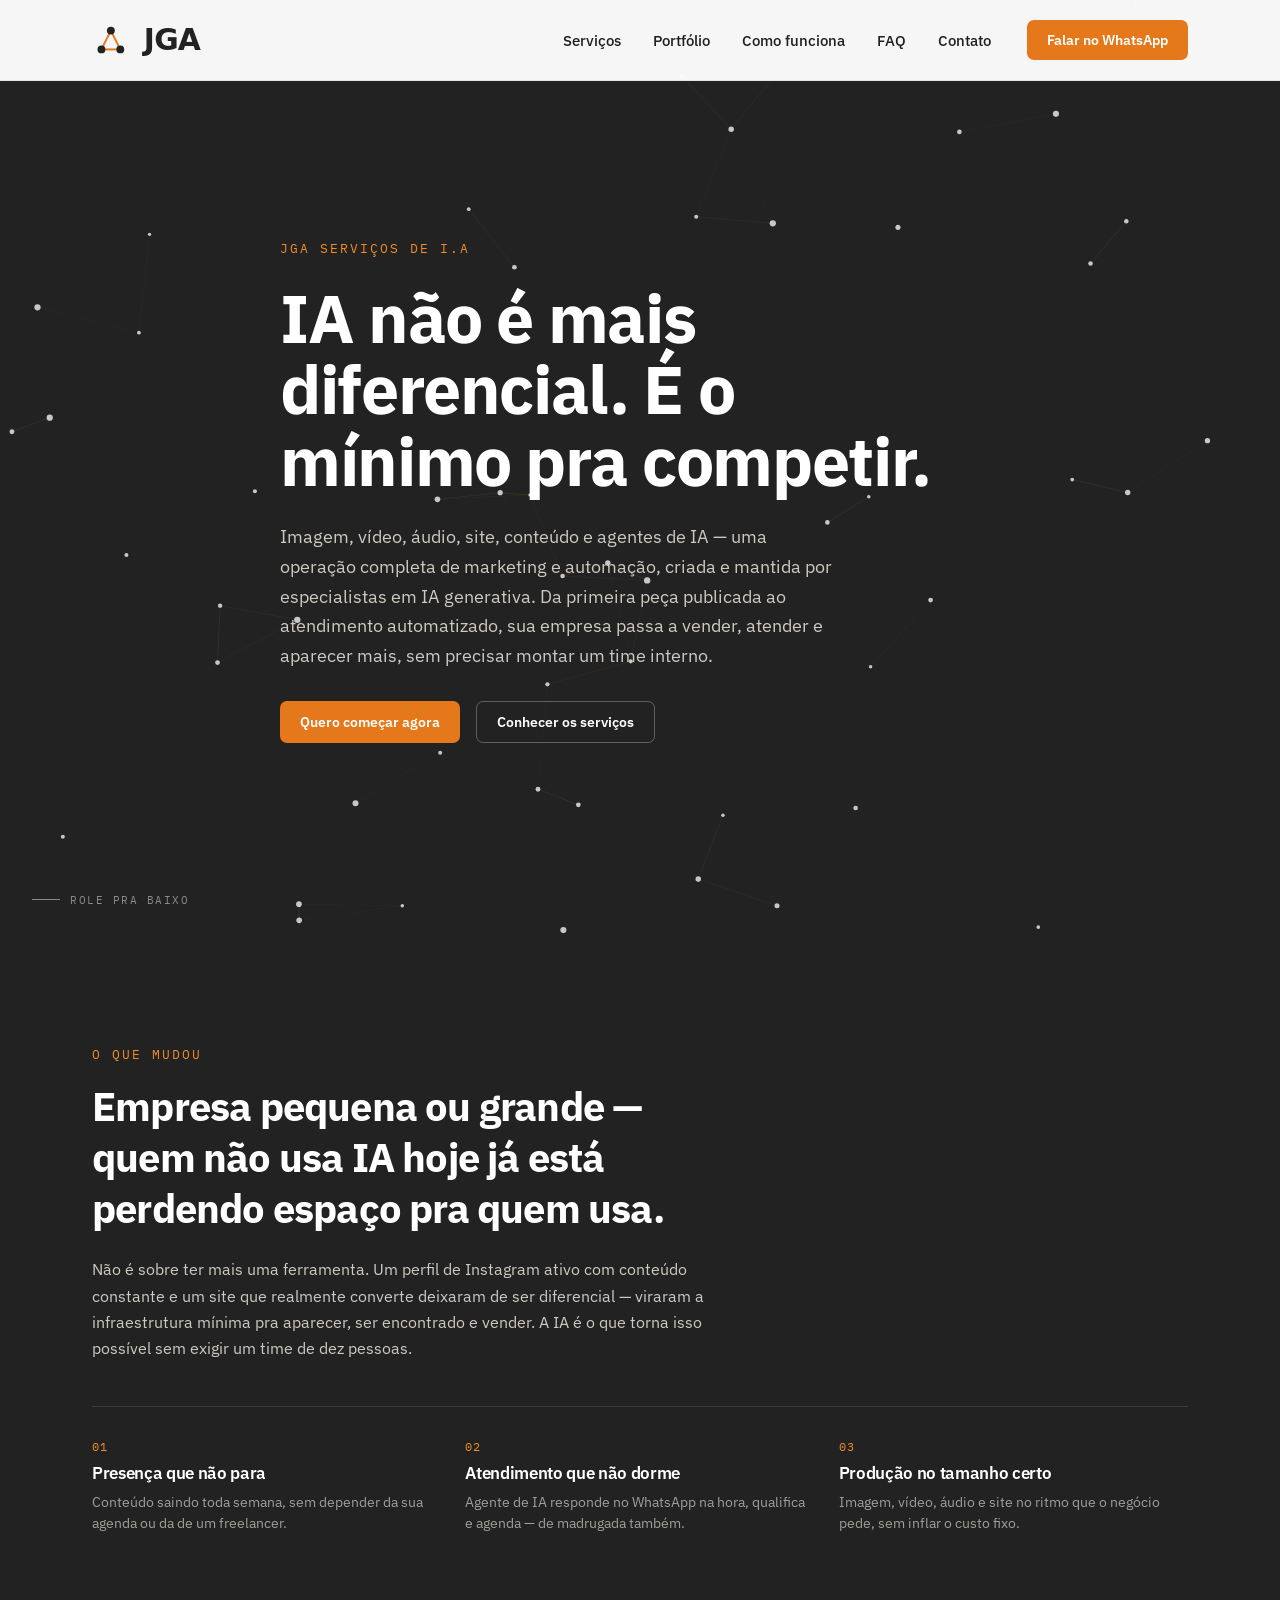
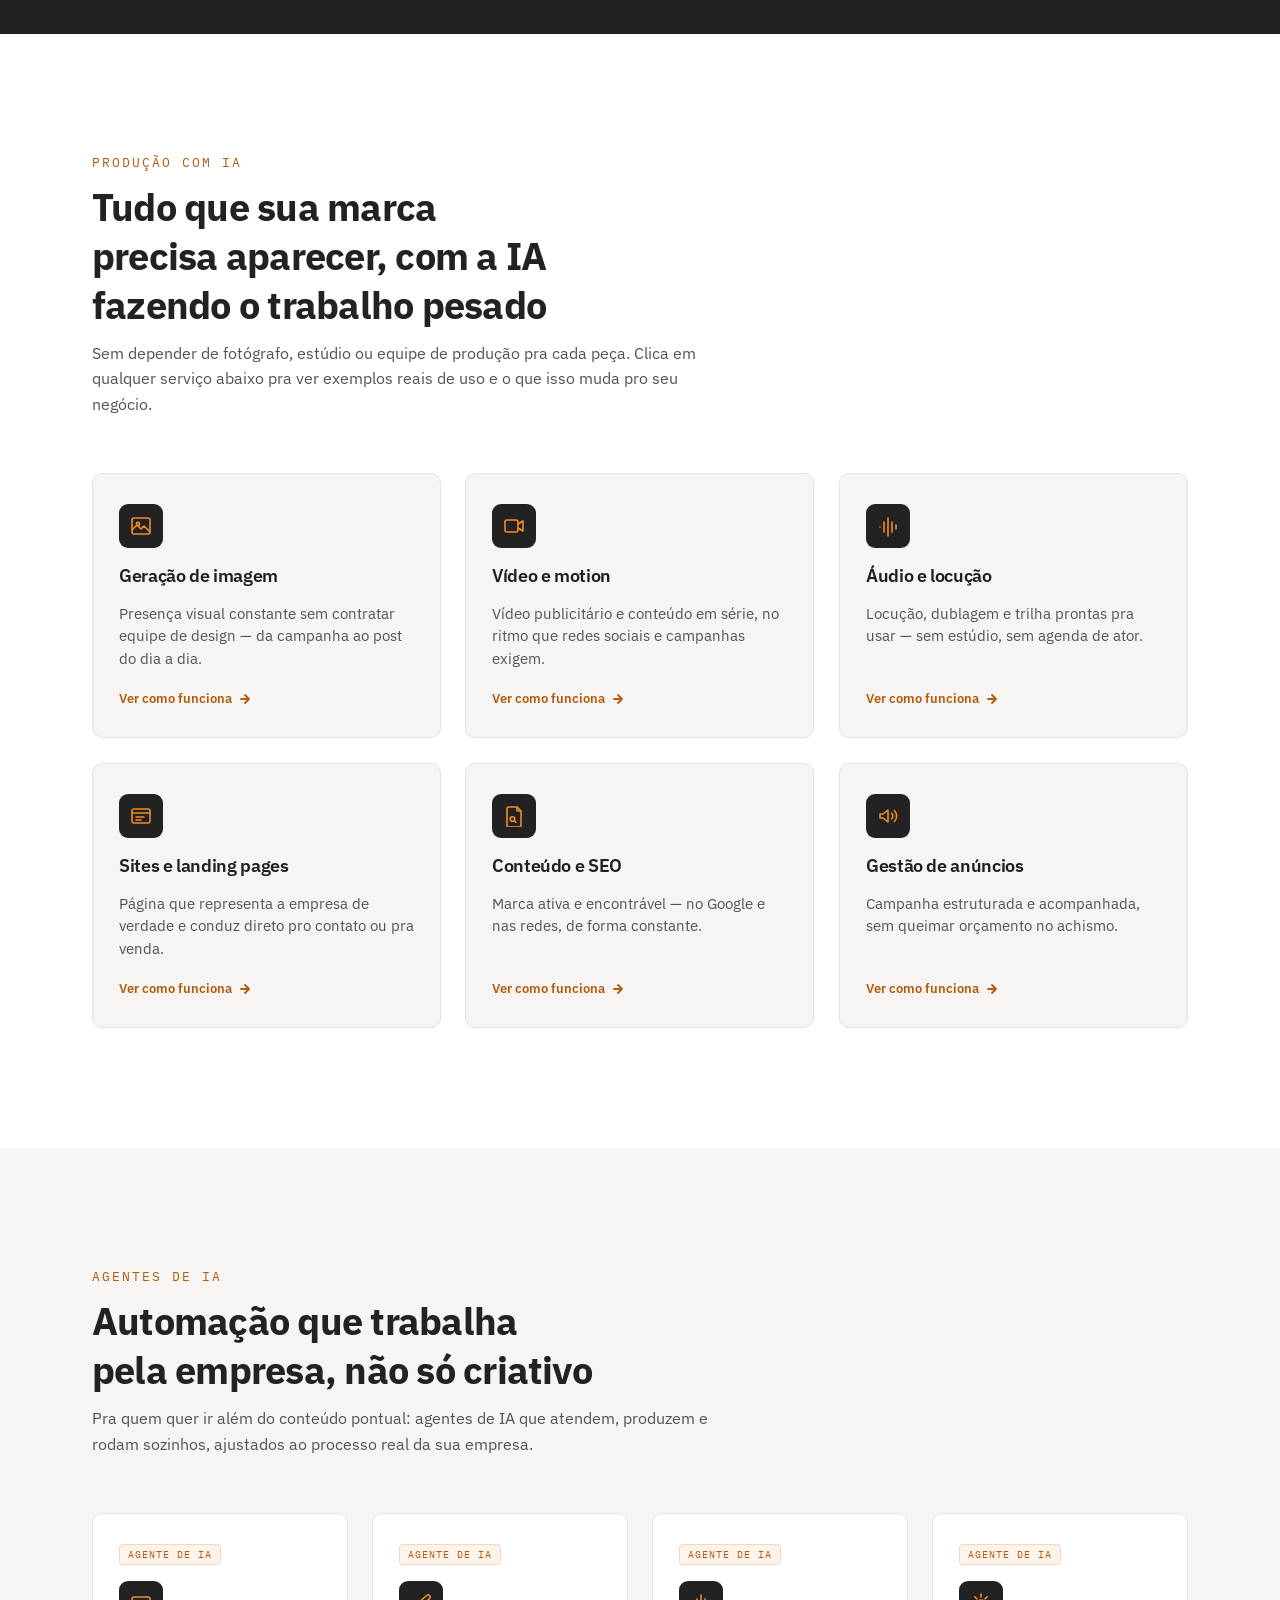
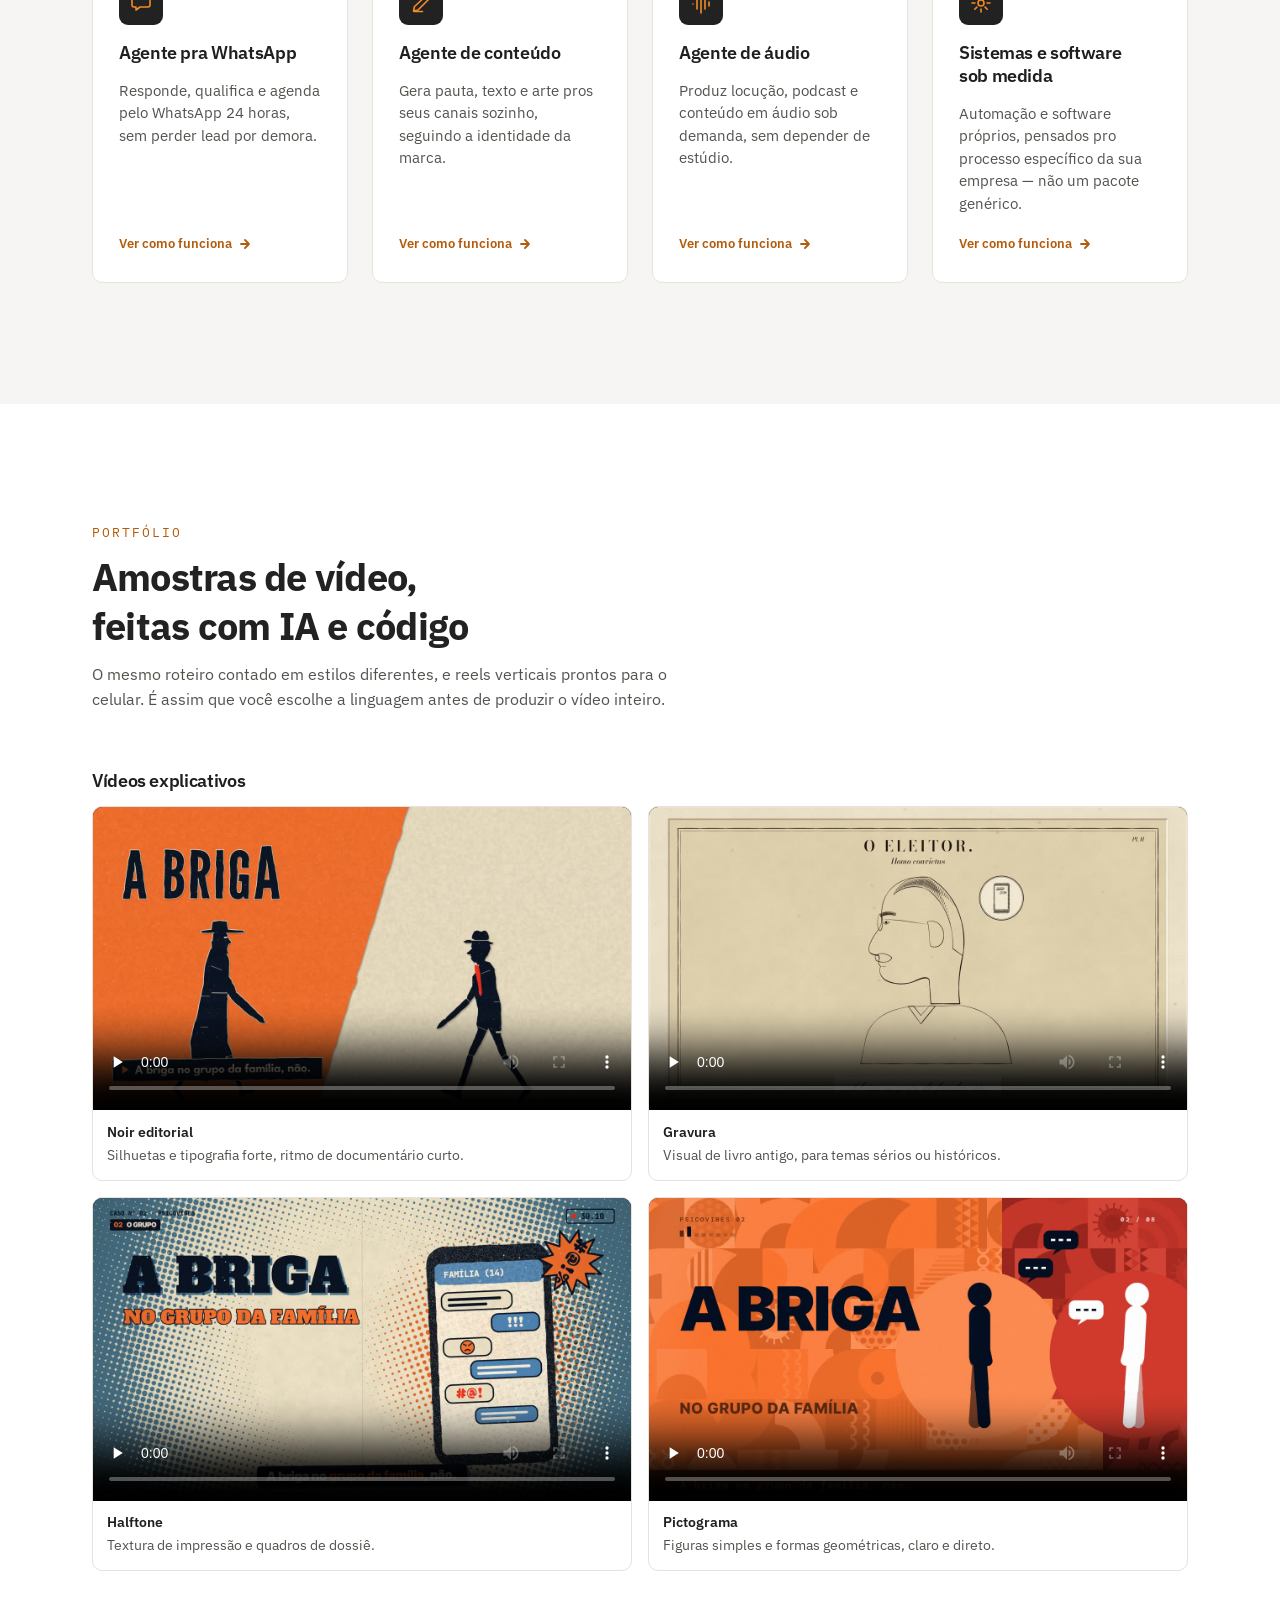
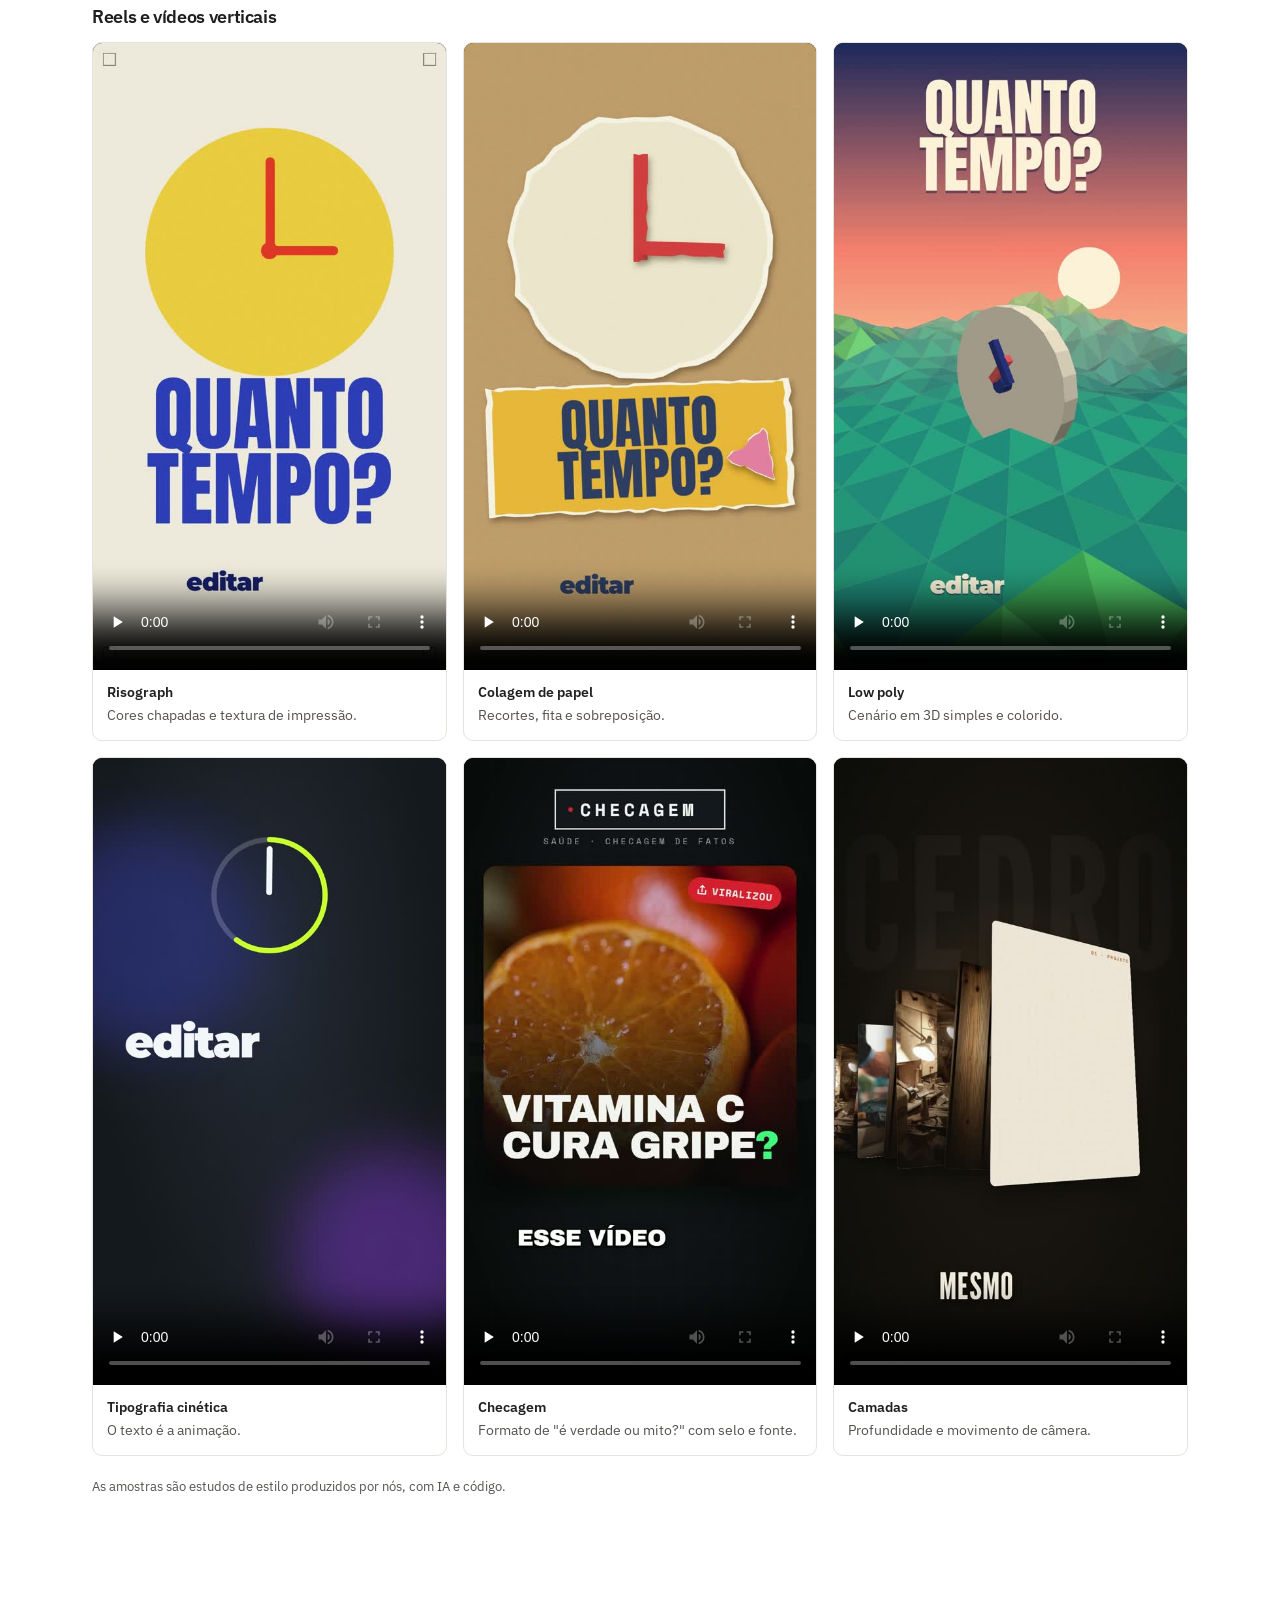
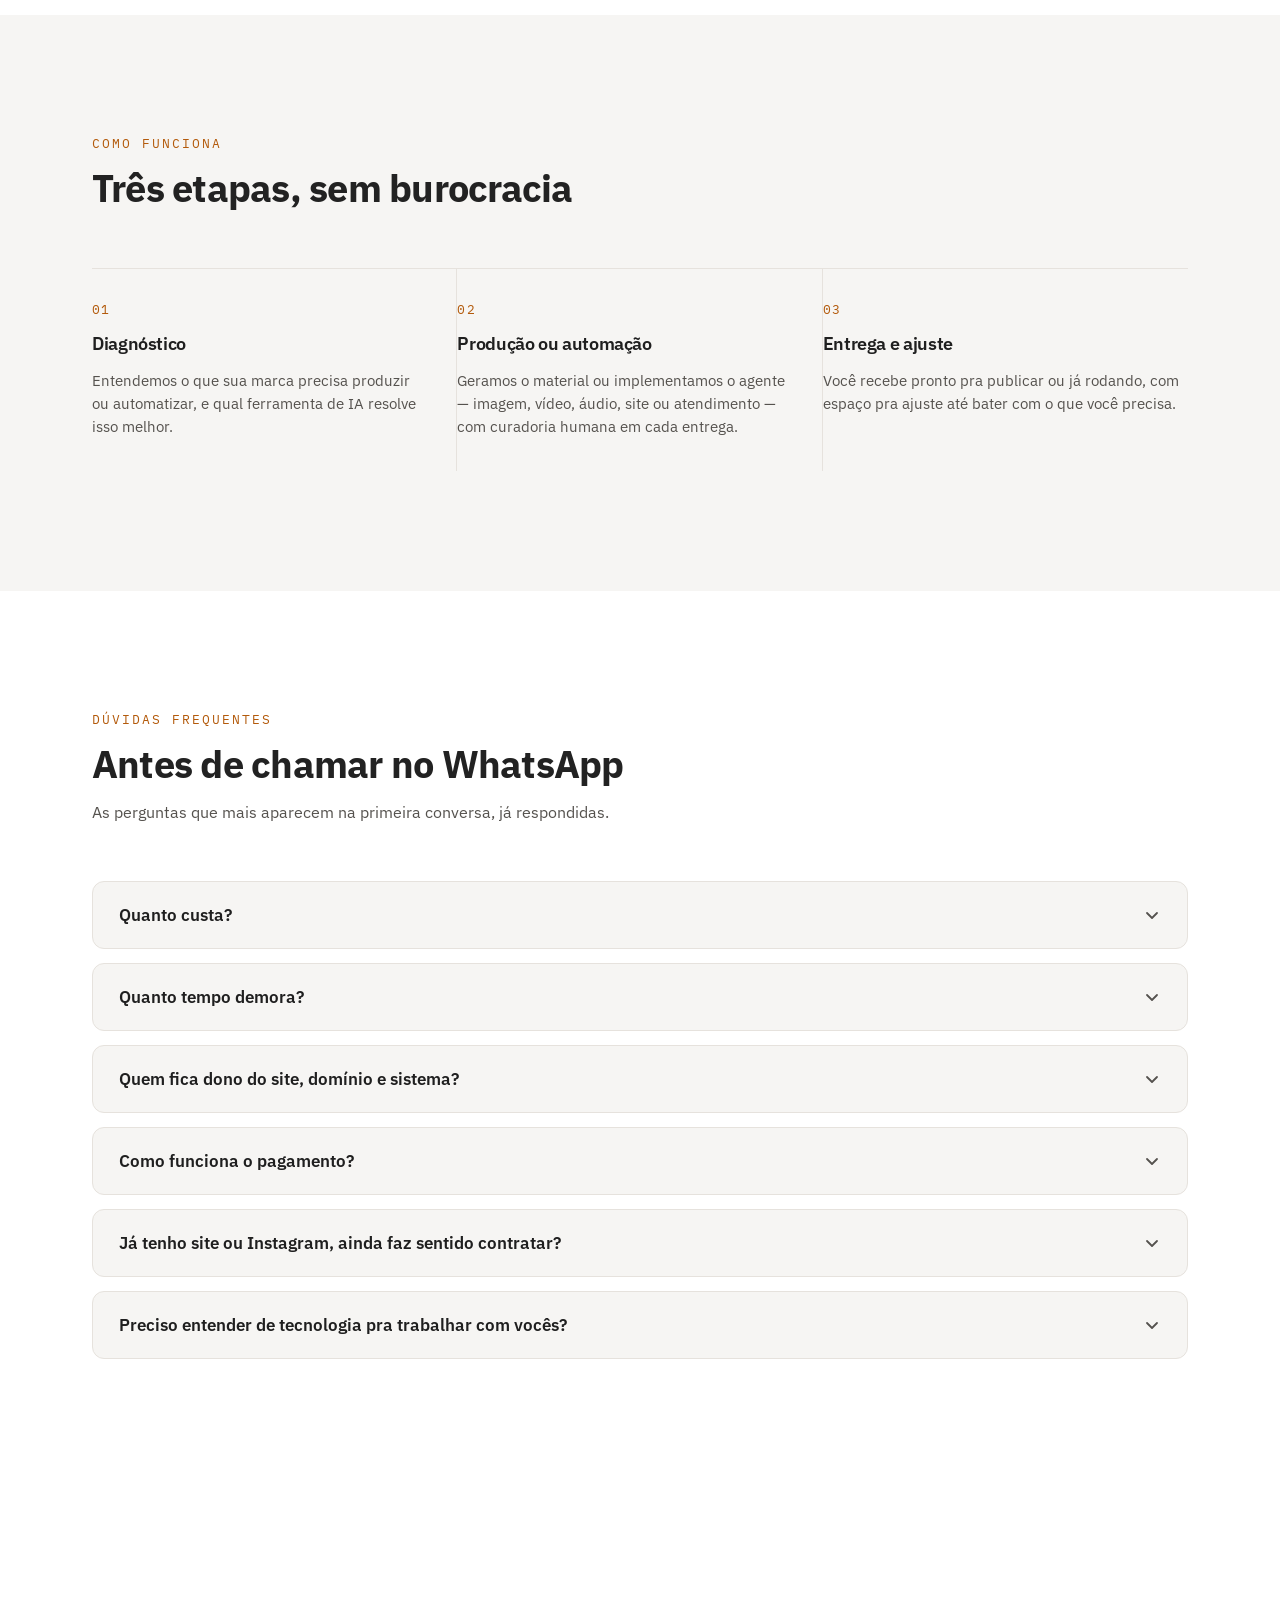
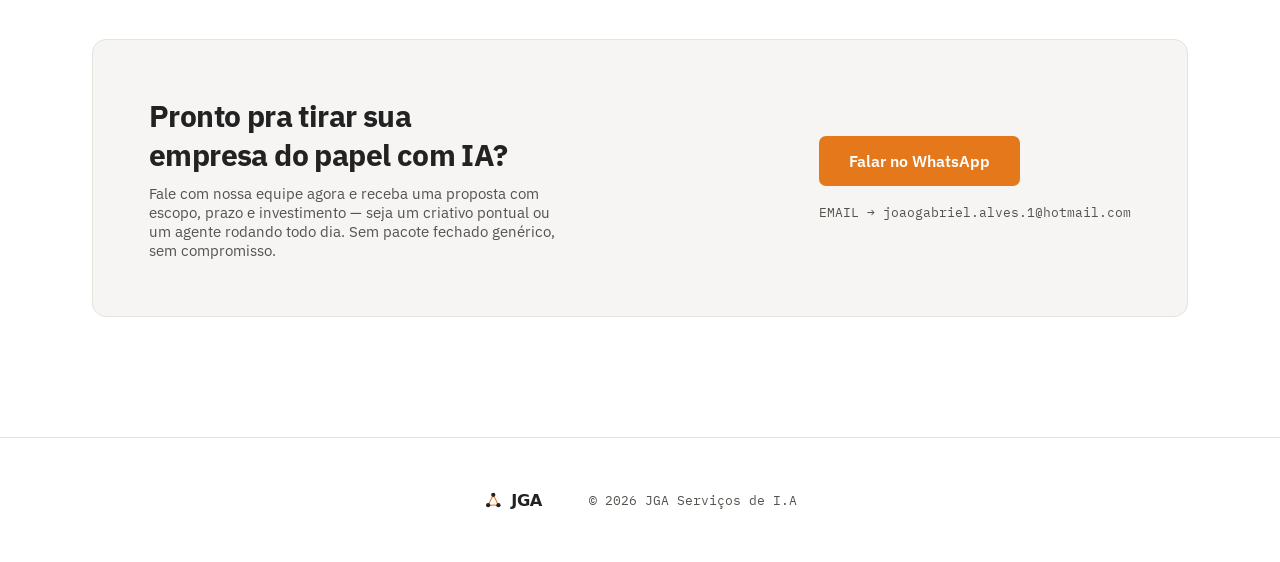
==== index.html @ d8b96ae0 "Site da JGA com portfÃ³lio" ====
<!doctype html>
<html lang="pt-BR">
<head>
<meta charset="UTF-8">
<meta name="viewport" content="width=device-width, initial-scale=1">
<title>JGA Serviços de I.A — Marketing e automação com IA generativa</title>
<meta name="description" content="Imagem, vídeo, áudio, site e agentes de IA pra WhatsApp, conteúdo e software sob medida. Estrutura completa de IA pra empresa não ficar pra trás.">
<link rel="icon" href="favicon.svg" type="image/svg+xml">
<link rel="preconnect" href="https://fonts.googleapis.com">
<link rel="preconnect" href="https://fonts.gstatic.com" crossorigin>
<link rel="stylesheet" href="https://fonts.googleapis.com/css2?family=IBM+Plex+Sans:wght@400;500;600;700;800&family=IBM+Plex+Mono:wght@400;500&display=swap">
<link rel="stylesheet" href="assets/css/style.css">
<script type="application/ld+json">
{
  "@context": "https://schema.org",
  "@type": "ProfessionalService",
  "name": "JGA Serviços de I.A",
  "description": "Agência de marketing e automação com IA generativa — imagem, vídeo, áudio, sites, conteúdo, gestão de anúncios e agentes de IA pra empresas locais.",
  "url": "https://gojira1998.github.io/jga-site",
  "telephone": "+55 31 99072-7562",
  "email": "joaogabriel.alves.1@hotmail.com",
  "areaServed": "BR",
  "address": {
    "@type": "PostalAddress",
    "addressLocality": "Sete Lagoas",
    "addressRegion": "MG",
    "addressCountry": "BR"
  },
  "image": "https://gojira1998.github.io/jga-site/assets/img/icon.svg",
  "priceRange": "$$"
}
</script>
<script type="application/ld+json">
{
  "@context": "https://schema.org",
  "@type": "FAQPage",
  "mainEntity": [
    {
      "@type": "Question",
      "name": "Quanto custa?",
      "acceptedAnswer": { "@type": "Answer", "text": "Cada proposta é montada sob medida depois de entender o que você precisa — por isso não existe pacote fechado com preço fixo. Na conversa inicial você já sai com escopo, prazo e investimento definidos, sem letra miúda." }
    },
    {
      "@type": "Question",
      "name": "Quanto tempo demora?",
      "acceptedAnswer": { "@type": "Answer", "text": "Depende do serviço: uma peça pontual (carrossel, imagem) sai em poucos dias; um site institucional simples fica pronto em 1 a 2 semanas; sistemas mais robustos (CRM, ERP, agente de IA) variam conforme a complexidade. O prazo exato já vem definido na proposta." }
    },
    {
      "@type": "Question",
      "name": "Quem fica dono do site, domínio e sistema?",
      "acceptedAnswer": { "@type": "Answer", "text": "Você. Site, domínio e hospedagem ficam registrados no seu nome — a gente configura tudo e te entrega o acesso completo. Criamos um usuário separado só pra manutenção, mas o seu tem controle total e pode trocar a senha quando quiser." }
    },
    {
      "@type": "Question",
      "name": "Como funciona o pagamento?",
      "acceptedAnswer": { "@type": "Answer", "text": "Normalmente 50% no início e 50% na entrega, pra projetos pontuais. Serviços recorrentes — agente de IA, anúncios, conteúdo — são cobrados mensalmente. Tudo combinado por escrito antes de começar." }
    },
    {
      "@type": "Question",
      "name": "Já tenho site ou Instagram, ainda faz sentido contratar?",
      "acceptedAnswer": { "@type": "Answer", "text": "Faz. Muita empresa já tem alguma presença mas sem estrutura: site que não converte, Instagram parado, atendimento manual. A gente entra exatamente nesse ponto — ajusta o que já existe ou substitui só o que não funciona, sem jogar fora o que já é seu." }
    },
    {
      "@type": "Question",
      "name": "Preciso entender de tecnologia pra trabalhar com vocês?",
      "acceptedAnswer": { "@type": "Answer", "text": "Não. Você explica o que precisa e a gente cuida da parte técnica, entregando pronto pra usar. E se quiser aprender a mexer você mesmo depois, oferecemos mentoria pra isso." }
    }
  ]
}
</script>
</head>
<body>

<div id="scroll-progress"></div>

<header>
  <div class="container bar">
    <a href="#" class="logo-mark" aria-label="JGA Serviços de I.A — início">
      <img class="logo-light" src="assets/img/logo-lockup-dark.svg" alt="JGA Serviços de I.A">
      <img class="logo-dark" src="assets/img/logo-lockup.svg" alt="JGA Serviços de I.A">
    </a>

    <nav class="primary-nav">
      <ul>
        <li class="has-dropdown">
          <a href="#servicos" class="nav-link">Serviços</a>
          <div class="dropdown">
            <span class="dropdown-group">Produção com IA</span>
            <a href="servicos/geracao-de-imagem.html">
              <svg width="20" height="20" viewBox="0 0 22 22" fill="none" stroke="currentColor" stroke-width="1.6" stroke-linecap="round" stroke-linejoin="round"><rect x="2" y="3" width="18" height="16" rx="2"/><circle cx="8" cy="9" r="1.6"/><path d="M2 15l5-5 4 4 3-3 6 6"/></svg>
              <span><span class="dropdown-title">Geração de imagem</span><span class="dropdown-desc">Presença visual sem equipe de design</span></span>
            </a>
            <a href="servicos/video-e-motion.html">
              <svg width="20" height="20" viewBox="0 0 22 22" fill="none" stroke="currentColor" stroke-width="1.6" stroke-linecap="round" stroke-linejoin="round"><rect x="2" y="5" width="13" height="12" rx="2"/><path d="M15 9l5-3v10l-5-3"/></svg>
              <span><span class="dropdown-title">Vídeo e motion</span><span class="dropdown-desc">Anúncios, UGC e motion graphics</span></span>
            </a>
            <a href="servicos/audio-e-locucao.html">
              <svg width="20" height="20" viewBox="0 0 22 22" fill="none" stroke="currentColor" stroke-width="1.6" stroke-linecap="round" stroke-linejoin="round"><line x1="3" y1="12" x2="3" y2="12"/><line x1="7" y1="7" x2="7" y2="17"/><line x1="11" y1="3" x2="11" y2="21"/><line x1="15" y1="7" x2="15" y2="17"/><line x1="19" y1="10" x2="19" y2="14"/></svg>
              <span><span class="dropdown-title">Áudio e locução</span><span class="dropdown-desc">Locução, dublagem e trilha por IA</span></span>
            </a>
            <a href="servicos/sites-e-landing-pages.html">
              <svg width="20" height="20" viewBox="0 0 22 22" fill="none" stroke="currentColor" stroke-width="1.6" stroke-linecap="round" stroke-linejoin="round"><rect x="2" y="4" width="18" height="14" rx="2"/><path d="M2 8h18"/><path d="M6 12h8M6 15h5"/></svg>
              <span><span class="dropdown-title">Sites e landing pages</span><span class="dropdown-desc">Do zero ao ar, sem enrolação</span></span>
            </a>
            <a href="servicos/conteudo-e-seo.html">
              <svg width="20" height="20" viewBox="0 0 22 22" fill="none" stroke="currentColor" stroke-width="1.6" stroke-linecap="round" stroke-linejoin="round"><path d="M6 2h8l4 4v14a2 2 0 0 1-2 2H6a2 2 0 0 1-2-2V4a2 2 0 0 1 2-2z"/><path d="M14 2v4h4"/><circle cx="9.5" cy="14" r="2.3"/><path d="M11.3 15.8l1.7 1.7"/></svg>
              <span><span class="dropdown-title">Conteúdo e SEO</span><span class="dropdown-desc">Carrossel, blog e posicionamento</span></span>
            </a>
            <a href="servicos/gestao-de-anuncios.html">
              <svg width="20" height="20" viewBox="0 0 22 22" fill="none" stroke="currentColor" stroke-width="1.6" stroke-linecap="round" stroke-linejoin="round"><path d="M3 9v4h3l5 4V5L6 9H3z"/><path d="M14.5 8.2a3.6 3.6 0 0 1 0 5.6"/><path d="M17.3 5.5a7.6 7.6 0 0 1 0 11"/></svg>
              <span><span class="dropdown-title">Gestão de anúncios</span><span class="dropdown-desc">Campanhas no Google e Meta Ads</span></span>
            </a>
            <span class="dropdown-group">Agentes de IA</span>
            <a href="servicos/agente-whatsapp.html">
              <svg width="20" height="20" viewBox="0 0 22 22" fill="none" stroke="currentColor" stroke-width="1.6" stroke-linecap="round" stroke-linejoin="round"><path d="M4 5h14a2 2 0 0 1 2 2v6a2 2 0 0 1-2 2h-8l-4 3v-3H4a2 2 0 0 1-2-2V7a2 2 0 0 1 2-2z"/></svg>
              <span><span class="dropdown-title">Agente pra WhatsApp</span><span class="dropdown-desc">Atende e qualifica 24 horas</span></span>
            </a>
            <a href="servicos/agente-conteudo.html">
              <svg width="20" height="20" viewBox="0 0 22 22" fill="none" stroke="currentColor" stroke-width="1.6" stroke-linecap="round" stroke-linejoin="round"><path d="M12.5 19.5H4"/><path d="M16.5 3.5a2.1 2.1 0 0 1 3 3L8 18l-4.5 1L4.5 14.5z"/></svg>
              <span><span class="dropdown-title">Agente de conteúdo</span><span class="dropdown-desc">Pauta, texto e arte sozinho</span></span>
            </a>
            <a href="servicos/agente-audio.html">
              <svg width="20" height="20" viewBox="0 0 22 22" fill="none" stroke="currentColor" stroke-width="1.6" stroke-linecap="round" stroke-linejoin="round"><line x1="3" y1="12" x2="3" y2="12"/><line x1="7" y1="7" x2="7" y2="17"/><line x1="11" y1="3" x2="11" y2="21"/><line x1="15" y1="7" x2="15" y2="17"/><line x1="19" y1="10" x2="19" y2="14"/></svg>
              <span><span class="dropdown-title">Agente de áudio</span><span class="dropdown-desc">Locução e podcast sob demanda</span></span>
            </a>
            <a href="servicos/sistemas-sob-medida.html">
              <svg width="20" height="20" viewBox="0 0 22 22" fill="none" stroke="currentColor" stroke-width="1.6" stroke-linecap="round" stroke-linejoin="round"><circle cx="11" cy="11" r="3"/><path d="M11 2v3M11 17v3M2 11h3M17 11h3M4.8 4.8l2.1 2.1M15.1 15.1l2.1 2.1M4.8 17.2l2.1-2.1M15.1 6.9l2.1-2.1"/></svg>
              <span><span class="dropdown-title">Sistemas e software sob medida</span><span class="dropdown-desc">Automação pro seu processo</span></span>
            </a>
          </div>
        </li>
        <li><a href="#portfolio" class="nav-link">Portfólio</a></li>
        <li><a href="#processo" class="nav-link">Como funciona</a></li>
        <li><a href="#faq" class="nav-link">FAQ</a></li>
        <li><a href="#contato" class="nav-link">Contato</a></li>
      </ul>
      <a class="btn btn-primary" href="https://wa.me/5531990727562" target="_blank" rel="noopener">Falar no WhatsApp</a>
    </nav>

    <button class="menu-toggle" aria-label="Abrir menu">
      <span></span><span></span><span></span>
    </button>
  </div>
</header>

<section class="hero">
  <canvas id="network-canvas" aria-hidden="true"></canvas>
  <div class="container">
    <div class="hero-content">
      <span class="eyebrow">JGA Serviços de I.A</span>
      <h1>IA não é mais diferencial. É o mínimo pra competir.</h1>
      <p class="lead">Imagem, vídeo, áudio, site, conteúdo e agentes de IA — uma operação completa de marketing e automação, criada e mantida por especialistas em IA generativa. Da primeira peça publicada ao atendimento automatizado, sua empresa passa a vender, atender e aparecer mais, sem precisar montar um time interno.</p>
      <div class="hero-ctas">
        <a class="btn btn-primary" href="https://wa.me/5531990727562" target="_blank" rel="noopener">Quero começar agora</a>
        <a class="btn btn-ghost" href="#servicos">Conhecer os serviços</a>
      </div>
    </div>
  </div>
  <div class="scroll-cue"><span class="line"></span> role pra baixo</div>
</section>

<section class="urgency reveal">
  <div class="container">
    <span class="eyebrow">O que mudou</span>
    <h2>Empresa pequena ou grande — quem não usa IA hoje já está perdendo espaço pra quem usa.</h2>
    <p class="support">Não é sobre ter mais uma ferramenta. Um perfil de Instagram ativo com conteúdo constante e um site que realmente converte deixaram de ser diferencial — viraram a infraestrutura mínima pra aparecer, ser encontrado e vender. A IA é o que torna isso possível sem exigir um time de dez pessoas.</p>
    <div class="urgency-row">
      <div class="urgency-item">
        <span class="num">01</span>
        <h3>Presença que não para</h3>
        <p>Conteúdo saindo toda semana, sem depender da sua agenda ou da de um freelancer.</p>
      </div>
      <div class="urgency-item">
        <span class="num">02</span>
        <h3>Atendimento que não dorme</h3>
        <p>Agente de IA responde no WhatsApp na hora, qualifica e agenda — de madrugada também.</p>
      </div>
      <div class="urgency-item">
        <span class="num">03</span>
        <h3>Produção no tamanho certo</h3>
        <p>Imagem, vídeo, áudio e site no ritmo que o negócio pede, sem inflar o custo fixo.</p>
      </div>
    </div>
  </div>
</section>

<section id="servicos">
  <div class="container">
    <div class="section-head reveal">
      <span class="eyebrow">Produção com IA</span>
      <h2>Tudo que sua marca precisa aparecer, com a IA fazendo o trabalho pesado</h2>
      <p>Sem depender de fotógrafo, estúdio ou equipe de produção pra cada peça. Clica em qualquer serviço abaixo pra ver exemplos reais de uso e o que isso muda pro seu negócio.</p>
    </div>

    <div class="services-grid">
      <a class="service-card reveal" href="servicos/geracao-de-imagem.html">
        <div class="service-icon"><svg width="22" height="22" viewBox="0 0 22 22" fill="none" stroke="currentColor" stroke-width="1.6" stroke-linecap="round" stroke-linejoin="round"><rect x="2" y="3" width="18" height="16" rx="2"/><circle cx="8" cy="9" r="1.6"/><path d="M2 15l5-5 4 4 3-3 6 6"/></svg></div>
        <h3>Geração de imagem</h3>
        <p>Presença visual constante sem contratar equipe de design — da campanha ao post do dia a dia.</p>
        <span class="card-cta">Ver como funciona <svg width="14" height="14" viewBox="0 0 14 14" fill="none" stroke="currentColor" stroke-width="1.8" stroke-linecap="round" stroke-linejoin="round"><path d="M3 7h8M7 3l4 4-4 4"/></svg></span>
      </a>
      <a class="service-card reveal" href="servicos/video-e-motion.html">
        <div class="service-icon"><svg width="22" height="22" viewBox="0 0 22 22" fill="none" stroke="currentColor" stroke-width="1.6" stroke-linecap="round" stroke-linejoin="round"><rect x="2" y="5" width="13" height="12" rx="2"/><path d="M15 9l5-3v10l-5-3"/></svg></div>
        <h3>Vídeo e motion</h3>
        <p>Vídeo publicitário e conteúdo em série, no ritmo que redes sociais e campanhas exigem.</p>
        <span class="card-cta">Ver como funciona <svg width="14" height="14" viewBox="0 0 14 14" fill="none" stroke="currentColor" stroke-width="1.8" stroke-linecap="round" stroke-linejoin="round"><path d="M3 7h8M7 3l4 4-4 4"/></svg></span>
      </a>
      <a class="service-card reveal" href="servicos/audio-e-locucao.html">
        <div class="service-icon"><svg width="22" height="22" viewBox="0 0 22 22" fill="none" stroke="currentColor" stroke-width="1.6" stroke-linecap="round" stroke-linejoin="round"><line x1="3" y1="12" x2="3" y2="12"/><line x1="7" y1="7" x2="7" y2="17"/><line x1="11" y1="3" x2="11" y2="21"/><line x1="15" y1="7" x2="15" y2="17"/><line x1="19" y1="10" x2="19" y2="14"/></svg></div>
        <h3>Áudio e locução</h3>
        <p>Locução, dublagem e trilha prontas pra usar — sem estúdio, sem agenda de ator.</p>
        <span class="card-cta">Ver como funciona <svg width="14" height="14" viewBox="0 0 14 14" fill="none" stroke="currentColor" stroke-width="1.8" stroke-linecap="round" stroke-linejoin="round"><path d="M3 7h8M7 3l4 4-4 4"/></svg></span>
      </a>
      <a class="service-card reveal" href="servicos/sites-e-landing-pages.html">
        <div class="service-icon"><svg width="22" height="22" viewBox="0 0 22 22" fill="none" stroke="currentColor" stroke-width="1.6" stroke-linecap="round" stroke-linejoin="round"><rect x="2" y="4" width="18" height="14" rx="2"/><path d="M2 8h18"/><path d="M6 12h8M6 15h5"/></svg></div>
        <h3>Sites e landing pages</h3>
        <p>Página que representa a empresa de verdade e conduz direto pro contato ou pra venda.</p>
        <span class="card-cta">Ver como funciona <svg width="14" height="14" viewBox="0 0 14 14" fill="none" stroke="currentColor" stroke-width="1.8" stroke-linecap="round" stroke-linejoin="round"><path d="M3 7h8M7 3l4 4-4 4"/></svg></span>
      </a>
      <a class="service-card reveal" href="servicos/conteudo-e-seo.html">
        <div class="service-icon"><svg width="22" height="22" viewBox="0 0 22 22" fill="none" stroke="currentColor" stroke-width="1.6" stroke-linecap="round" stroke-linejoin="round"><path d="M6 2h8l4 4v14a2 2 0 0 1-2 2H6a2 2 0 0 1-2-2V4a2 2 0 0 1 2-2z"/><path d="M14 2v4h4"/><circle cx="9.5" cy="14" r="2.3"/><path d="M11.3 15.8l1.7 1.7"/></svg></div>
        <h3>Conteúdo e SEO</h3>
        <p>Marca ativa e encontrável — no Google e nas redes, de forma constante.</p>
        <span class="card-cta">Ver como funciona <svg width="14" height="14" viewBox="0 0 14 14" fill="none" stroke="currentColor" stroke-width="1.8" stroke-linecap="round" stroke-linejoin="round"><path d="M3 7h8M7 3l4 4-4 4"/></svg></span>
      </a>
      <a class="service-card reveal" href="servicos/gestao-de-anuncios.html">
        <div class="service-icon"><svg width="22" height="22" viewBox="0 0 22 22" fill="none" stroke="currentColor" stroke-width="1.6" stroke-linecap="round" stroke-linejoin="round"><path d="M3 9v4h3l5 4V5L6 9H3z"/><path d="M14.5 8.2a3.6 3.6 0 0 1 0 5.6"/><path d="M17.3 5.5a7.6 7.6 0 0 1 0 11"/></svg></div>
        <h3>Gestão de anúncios</h3>
        <p>Campanha estruturada e acompanhada, sem queimar orçamento no achismo.</p>
        <span class="card-cta">Ver como funciona <svg width="14" height="14" viewBox="0 0 14 14" fill="none" stroke="currentColor" stroke-width="1.8" stroke-linecap="round" stroke-linejoin="round"><path d="M3 7h8M7 3l4 4-4 4"/></svg></span>
      </a>
    </div>
  </div>
</section>

<section id="agentes" style="background: var(--surface);">
  <div class="container">
    <div class="section-head reveal">
      <span class="eyebrow">Agentes de IA</span>
      <h2>Automação que trabalha pela empresa, não só criativo</h2>
      <p>Pra quem quer ir além do conteúdo pontual: agentes de IA que atendem, produzem e rodam sozinhos, ajustados ao processo real da sua empresa.</p>
    </div>

    <div class="agents-grid">
      <a class="service-card reveal" href="servicos/agente-whatsapp.html" style="background: var(--base);">
        <span class="agent-badge">Agente de IA</span>
        <div class="service-icon"><svg width="22" height="22" viewBox="0 0 22 22" fill="none" stroke="currentColor" stroke-width="1.6" stroke-linecap="round" stroke-linejoin="round"><path d="M4 5h14a2 2 0 0 1 2 2v6a2 2 0 0 1-2 2h-8l-4 3v-3H4a2 2 0 0 1-2-2V7a2 2 0 0 1 2-2z"/></svg></div>
        <h3>Agente pra WhatsApp</h3>
        <p>Responde, qualifica e agenda pelo WhatsApp 24 horas, sem perder lead por demora.</p>
        <span class="card-cta">Ver como funciona <svg width="14" height="14" viewBox="0 0 14 14" fill="none" stroke="currentColor" stroke-width="1.8" stroke-linecap="round" stroke-linejoin="round"><path d="M3 7h8M7 3l4 4-4 4"/></svg></span>
      </a>
      <a class="service-card reveal" href="servicos/agente-conteudo.html" style="background: var(--base);">
        <span class="agent-badge">Agente de IA</span>
        <div class="service-icon"><svg width="22" height="22" viewBox="0 0 22 22" fill="none" stroke="currentColor" stroke-width="1.6" stroke-linecap="round" stroke-linejoin="round"><path d="M12.5 19.5H4"/><path d="M16.5 3.5a2.1 2.1 0 0 1 3 3L8 18l-4.5 1L4.5 14.5z"/></svg></div>
        <h3>Agente de conteúdo</h3>
        <p>Gera pauta, texto e arte pros seus canais sozinho, seguindo a identidade da marca.</p>
        <span class="card-cta">Ver como funciona <svg width="14" height="14" viewBox="0 0 14 14" fill="none" stroke="currentColor" stroke-width="1.8" stroke-linecap="round" stroke-linejoin="round"><path d="M3 7h8M7 3l4 4-4 4"/></svg></span>
      </a>
      <a class="service-card reveal" href="servicos/agente-audio.html" style="background: var(--base);">
        <span class="agent-badge">Agente de IA</span>
        <div class="service-icon"><svg width="22" height="22" viewBox="0 0 22 22" fill="none" stroke="currentColor" stroke-width="1.6" stroke-linecap="round" stroke-linejoin="round"><line x1="3" y1="12" x2="3" y2="12"/><line x1="7" y1="7" x2="7" y2="17"/><line x1="11" y1="3" x2="11" y2="21"/><line x1="15" y1="7" x2="15" y2="17"/><line x1="19" y1="10" x2="19" y2="14"/></svg></div>
        <h3>Agente de áudio</h3>
        <p>Produz locução, podcast e conteúdo em áudio sob demanda, sem depender de estúdio.</p>
        <span class="card-cta">Ver como funciona <svg width="14" height="14" viewBox="0 0 14 14" fill="none" stroke="currentColor" stroke-width="1.8" stroke-linecap="round" stroke-linejoin="round"><path d="M3 7h8M7 3l4 4-4 4"/></svg></span>
      </a>
      <a class="service-card reveal" href="servicos/sistemas-sob-medida.html" style="background: var(--base);">
        <span class="agent-badge">Agente de IA</span>
        <div class="service-icon"><svg width="22" height="22" viewBox="0 0 22 22" fill="none" stroke="currentColor" stroke-width="1.6" stroke-linecap="round" stroke-linejoin="round"><circle cx="11" cy="11" r="3"/><path d="M11 2v3M11 17v3M2 11h3M17 11h3M4.8 4.8l2.1 2.1M15.1 15.1l2.1 2.1M4.8 17.2l2.1-2.1M15.1 6.9l2.1-2.1"/></svg></div>
        <h3>Sistemas e software sob medida</h3>
        <p>Automação e software próprios, pensados pro processo específico da sua empresa — não um pacote genérico.</p>
        <span class="card-cta">Ver como funciona <svg width="14" height="14" viewBox="0 0 14 14" fill="none" stroke="currentColor" stroke-width="1.8" stroke-linecap="round" stroke-linejoin="round"><path d="M3 7h8M7 3l4 4-4 4"/></svg></span>
      </a>
    </div>
  </div>
</section>

<section id="portfolio">
  <div class="container">
    <div class="section-head reveal">
      <span class="eyebrow">Portfólio</span>
      <h2>Amostras de vídeo, feitas com IA e código</h2>
      <p>O mesmo roteiro contado em estilos diferentes, e reels verticais prontos para o celular. É assim que você escolhe a linguagem antes de produzir o vídeo inteiro.</p>
    </div>
    <h3 class="port-sub reveal">Vídeos explicativos</h3>
    <div class="port-grid port-grid-h reveal">
      <figure class="port-card">
        <video controls preload="none" playsinline poster="assets/portfolio/explicativo-01-noir.jpg"><source src="assets/portfolio/explicativo-01-noir.mp4" type="video/mp4"></video>
        <figcaption><b>Noir editorial</b><span>Silhuetas e tipografia forte, ritmo de documentário curto.</span></figcaption>
      </figure>
      <figure class="port-card">
        <video controls preload="none" playsinline poster="assets/portfolio/explicativo-02-gravura.jpg"><source src="assets/portfolio/explicativo-02-gravura.mp4" type="video/mp4"></video>
        <figcaption><b>Gravura</b><span>Visual de livro antigo, para temas sérios ou históricos.</span></figcaption>
      </figure>
      <figure class="port-card">
        <video controls preload="none" playsinline poster="assets/portfolio/explicativo-03-halftone.jpg"><source src="assets/portfolio/explicativo-03-halftone.mp4" type="video/mp4"></video>
        <figcaption><b>Halftone</b><span>Textura de impressão e quadros de dossiê.</span></figcaption>
      </figure>
      <figure class="port-card">
        <video controls preload="none" playsinline poster="assets/portfolio/explicativo-04-pictograma.jpg"><source src="assets/portfolio/explicativo-04-pictograma.mp4" type="video/mp4"></video>
        <figcaption><b>Pictograma</b><span>Figuras simples e formas geométricas, claro e direto.</span></figcaption>
      </figure>
    </div>
    <h3 class="port-sub reveal">Reels e vídeos verticais</h3>
    <div class="port-grid port-grid-v reveal">
      <figure class="port-card">
        <video controls preload="none" playsinline poster="assets/portfolio/reel-01-risograph.jpg"><source src="assets/portfolio/reel-01-risograph.mp4" type="video/mp4"></video>
        <figcaption><b>Risograph</b><span>Cores chapadas e textura de impressão.</span></figcaption>
      </figure>
      <figure class="port-card">
        <video controls preload="none" playsinline poster="assets/portfolio/reel-02-colagem.jpg"><source src="assets/portfolio/reel-02-colagem.mp4" type="video/mp4"></video>
        <figcaption><b>Colagem de papel</b><span>Recortes, fita e sobreposição.</span></figcaption>
      </figure>
      <figure class="port-card">
        <video controls preload="none" playsinline poster="assets/portfolio/reel-03-lowpoly.jpg"><source src="assets/portfolio/reel-03-lowpoly.mp4" type="video/mp4"></video>
        <figcaption><b>Low poly</b><span>Cenário em 3D simples e colorido.</span></figcaption>
      </figure>
      <figure class="port-card">
        <video controls preload="none" playsinline poster="assets/portfolio/reel-04-tipografia.jpg"><source src="assets/portfolio/reel-04-tipografia.mp4" type="video/mp4"></video>
        <figcaption><b>Tipografia cinética</b><span>O texto é a animação.</span></figcaption>
      </figure>
      <figure class="port-card">
        <video controls preload="none" playsinline poster="assets/portfolio/reel-05-checagem.jpg"><source src="assets/portfolio/reel-05-checagem.mp4" type="video/mp4"></video>
        <figcaption><b>Checagem</b><span>Formato de "é verdade ou mito?" com selo e fonte.</span></figcaption>
      </figure>
      <figure class="port-card">
        <video controls preload="none" playsinline poster="assets/portfolio/reel-06-camadas.jpg"><source src="assets/portfolio/reel-06-camadas.mp4" type="video/mp4"></video>
        <figcaption><b>Camadas</b><span>Profundidade e movimento de câmera.</span></figcaption>
      </figure>
    </div>
    <p class="port-note reveal">As amostras são estudos de estilo produzidos por nós, com IA e código.</p>
  </div>
</section>

<section id="processo">
  <div class="container">
    <div class="section-head reveal">
      <span class="eyebrow">Como funciona</span>
      <h2>Três etapas, sem burocracia</h2>
    </div>
    <div class="steps reveal">
      <div class="step">
        <span class="num">01</span>
        <h3>Diagnóstico</h3>
        <p>Entendemos o que sua marca precisa produzir ou automatizar, e qual ferramenta de IA resolve isso melhor.</p>
      </div>
      <div class="step">
        <span class="num">02</span>
        <h3>Produção ou automação</h3>
        <p>Geramos o material ou implementamos o agente — imagem, vídeo, áudio, site ou atendimento — com curadoria humana em cada entrega.</p>
      </div>
      <div class="step">
        <span class="num">03</span>
        <h3>Entrega e ajuste</h3>
        <p>Você recebe pronto pra publicar ou já rodando, com espaço pra ajuste até bater com o que você precisa.</p>
      </div>
    </div>
  </div>
</section>

<section id="faq">
  <div class="container">
    <div class="section-head reveal">
      <span class="eyebrow">Dúvidas frequentes</span>
      <h2>Antes de chamar no WhatsApp</h2>
      <p>As perguntas que mais aparecem na primeira conversa, já respondidas.</p>
    </div>
    <div class="opps reveal">

      <div class="opp">
        <button class="opp-head" aria-expanded="false">
          <span class="opp-head-left"><span class="opp-title">Quanto custa?</span></span>
          <svg class="opp-chevron" width="18" height="18" viewBox="0 0 18 18" fill="none" stroke="currentColor" stroke-width="1.8" stroke-linecap="round" stroke-linejoin="round"><path d="M4 7l5 5 5-5"/></svg>
        </button>
        <div class="opp-body"><div>
          <div class="opp-content">
            <p>Cada proposta é montada sob medida depois de entender o que você precisa — por isso não existe pacote fechado com preço fixo. Na conversa inicial você já sai com escopo, prazo e investimento definidos, sem letra miúda.</p>
          </div>
        </div></div>
      </div>

      <div class="opp">
        <button class="opp-head" aria-expanded="false">
          <span class="opp-head-left"><span class="opp-title">Quanto tempo demora?</span></span>
          <svg class="opp-chevron" width="18" height="18" viewBox="0 0 18 18" fill="none" stroke="currentColor" stroke-width="1.8" stroke-linecap="round" stroke-linejoin="round"><path d="M4 7l5 5 5-5"/></svg>
        </button>
        <div class="opp-body"><div>
          <div class="opp-content">
            <p>Depende do serviço: uma peça pontual (carrossel, imagem) sai em poucos dias; um site institucional simples fica pronto em 1 a 2 semanas; sistemas mais robustos (CRM, ERP, agente de IA) variam conforme a complexidade. O prazo exato já vem definido na proposta.</p>
          </div>
        </div></div>
      </div>

      <div class="opp">
        <button class="opp-head" aria-expanded="false">
          <span class="opp-head-left"><span class="opp-title">Quem fica dono do site, domínio e sistema?</span></span>
          <svg class="opp-chevron" width="18" height="18" viewBox="0 0 18 18" fill="none" stroke="currentColor" stroke-width="1.8" stroke-linecap="round" stroke-linejoin="round"><path d="M4 7l5 5 5-5"/></svg>
        </button>
        <div class="opp-body"><div>
          <div class="opp-content">
            <p>Você. Site, domínio e hospedagem ficam registrados no seu nome — a gente configura tudo e te entrega o acesso completo. Criamos um usuário separado só pra manutenção, mas o seu tem controle total e pode trocar a senha quando quiser.</p>
          </div>
        </div></div>
      </div>

      <div class="opp">
        <button class="opp-head" aria-expanded="false">
          <span class="opp-head-left"><span class="opp-title">Como funciona o pagamento?</span></span>
          <svg class="opp-chevron" width="18" height="18" viewBox="0 0 18 18" fill="none" stroke="currentColor" stroke-width="1.8" stroke-linecap="round" stroke-linejoin="round"><path d="M4 7l5 5 5-5"/></svg>
        </button>
        <div class="opp-body"><div>
          <div class="opp-content">
            <p>Normalmente 50% no início e 50% na entrega, pra projetos pontuais. Serviços recorrentes — agente de IA, anúncios, conteúdo — são cobrados mensalmente. Tudo combinado por escrito antes de começar.</p>
          </div>
        </div></div>
      </div>

      <div class="opp">
        <button class="opp-head" aria-expanded="false">
          <span class="opp-head-left"><span class="opp-title">Já tenho site ou Instagram, ainda faz sentido contratar?</span></span>
          <svg class="opp-chevron" width="18" height="18" viewBox="0 0 18 18" fill="none" stroke="currentColor" stroke-width="1.8" stroke-linecap="round" stroke-linejoin="round"><path d="M4 7l5 5 5-5"/></svg>
        </button>
        <div class="opp-body"><div>
          <div class="opp-content">
            <p>Faz. Muita empresa já tem alguma presença mas sem estrutura: site que não converte, Instagram parado, atendimento manual. A gente entra exatamente nesse ponto — ajusta o que já existe ou substitui só o que não funciona, sem jogar fora o que já é seu.</p>
          </div>
        </div></div>
      </div>

      <div class="opp">
        <button class="opp-head" aria-expanded="false">
          <span class="opp-head-left"><span class="opp-title">Preciso entender de tecnologia pra trabalhar com vocês?</span></span>
          <svg class="opp-chevron" width="18" height="18" viewBox="0 0 18 18" fill="none" stroke="currentColor" stroke-width="1.8" stroke-linecap="round" stroke-linejoin="round"><path d="M4 7l5 5 5-5"/></svg>
        </button>
        <div class="opp-body"><div>
          <div class="opp-content">
            <p>Não. Você explica o que precisa e a gente cuida da parte técnica, entregando pronto pra usar. E se quiser aprender a mexer você mesmo depois, oferecemos mentoria pra isso.</p>
          </div>
        </div></div>
      </div>

    </div>
  </div>
</section>

<section id="contato">
  <div class="container">
    <div class="contact-panel reveal">
      <div>
        <h2>Pronto pra tirar sua empresa do papel com IA?</h2>
        <p>Fale com nossa equipe agora e receba uma proposta com escopo, prazo e investimento — seja um criativo pontual ou um agente rodando todo dia. Sem pacote fechado genérico, sem compromisso.</p>
      </div>
      <div class="contact-actions">
        <a class="btn btn-primary btn-lg" href="https://wa.me/5531990727562" target="_blank" rel="noopener">Falar no WhatsApp</a>
        <div class="contact-links">
          <a href="mailto:joaogabriel.alves.1@hotmail.com">EMAIL → joaogabriel.alves.1@hotmail.com</a>
        </div>
      </div>
    </div>
  </div>
</section>

<footer>
  <div class="container" style="display:flex; align-items:center; justify-content:space-between; flex-wrap:wrap; gap:16px;">
    <a href="#" class="logo-mark"><img src="assets/img/logo-lockup.svg" alt="JGA Serviços de I.A"></a>
    <span class="fine-print">© 2026 JGA Serviços de I.A</span>
  </div>
</footer>

<script src="assets/js/main.js" defer></script>
</body>
</html>
---- assets/css/style.css ----
/* JGA Serviços de I.A — estilos globais
   Paleta e tipografia seguem identidade/design-guide.md */

:root {
  --navy: #222222;
  --navy-deep: #151515;
  --accent: #E5781B;
  --accent-soft: #F28C28;
  --accent-text: #B35A0B;
  --ink: #1F1F1F;
  --ink-muted: #55524E;
  --surface: #F6F5F3;
  --base: #FFFFFF;
  --border: #E6E2DD;

  --font-sans: 'IBM Plex Sans', system-ui, -apple-system, sans-serif;
  --font-mono: 'IBM Plex Mono', ui-monospace, 'SF Mono', Consolas, monospace;

  --container: 1160px;
}

* { box-sizing: border-box; }
html { scroll-behavior: smooth; }

body {
  margin: 0;
  background: var(--base);
  color: var(--ink);
  font-family: var(--font-sans);
  -webkit-font-smoothing: antialiased;
  overflow-x: hidden;
}

img, svg { max-width: 100%; }

a { color: inherit; text-decoration: none; }

.container {
  max-width: var(--container);
  margin: 0 auto;
  padding: 0 32px;
}

.eyebrow {
  font-family: var(--font-mono);
  font-size: 12.5px;
  letter-spacing: 0.16em;
  text-transform: uppercase;
  color: var(--accent-text);
}

h1, h2, h3 { margin: 0; text-wrap: balance; letter-spacing: -0.02em; }

/* ---------- scroll progress ---------- */
#scroll-progress {
  position: fixed;
  top: 0; left: 0;
  height: 2px;
  width: 0%;
  background: var(--accent);
  z-index: 1000;
  transition: width 0.08s linear;
}

/* ---------- header ---------- */
header {
  position: fixed;
  top: 0; left: 0; right: 0;
  z-index: 900;
  padding: 18px 0;
  background: rgba(255,255,255,0.96);
  backdrop-filter: blur(10px);
  transition: padding 0.3s ease, box-shadow 0.3s ease;
  border-bottom: 1px solid var(--border);
}
header.scrolled {
  padding: 13px 0;
  box-shadow: 0 6px 24px rgba(21,21,21,0.10);
}

header .bar {
  display: flex;
  align-items: center;
  justify-content: space-between;
  gap: 24px;
}

.logo-mark { display: flex; align-items: center; gap: 10px; height: 44px; }
.logo-mark img { height: 44px; width: auto; display: block; }
.logo-mark .logo-light { display: none; }
.logo-mark .logo-dark { display: block; }

nav.primary-nav {
  display: flex;
  align-items: center;
  gap: 36px;
}

nav.primary-nav > ul {
  display: flex;
  align-items: center;
  gap: 32px;
  list-style: none;
  margin: 0;
  padding: 0;
}

.nav-link {
  position: relative;
  font-size: 14.5px;
  font-weight: 500;
  color: var(--ink);
  padding: 6px 0;
  transition: color 0.25s ease;
}

.nav-link::after {
  content: "";
  position: absolute;
  left: 0; bottom: 0;
  height: 2px;
  width: 0%;
  background: var(--accent);
  transition: width 0.25s ease;
}
.nav-link:hover::after { width: 100%; }

.has-dropdown { position: relative; }

.dropdown {
  position: absolute;
  top: calc(100% + 18px);
  left: 50%;
  transform: translateX(-50%) translateY(8px);
  width: 420px;
  background: var(--base);
  border: 1px solid var(--border);
  border-radius: 10px;
  box-shadow: 0 20px 45px rgba(21,21,21,0.14);
  padding: 12px;
  display: grid;
  grid-template-columns: repeat(2, 1fr);
  gap: 4px;
  opacity: 0;
  visibility: hidden;
  transition: opacity 0.22s ease, transform 0.22s ease, visibility 0.22s;
}
.has-dropdown:hover .dropdown,
.has-dropdown:focus-within .dropdown {
  opacity: 1;
  visibility: visible;
  transform: translateX(-50%) translateY(0);
}

.dropdown a {
  display: flex;
  align-items: flex-start;
  gap: 10px;
  padding: 10px;
  border-radius: 7px;
  transition: background 0.18s ease;
}
.dropdown a:hover { background: var(--surface); }
.dropdown a svg { flex: none; margin-top: 2px; color: var(--accent-text); }
.dropdown-title { display: block; font-size: 13.5px; font-weight: 600; color: var(--ink); }
.dropdown-desc { display: block; font-size: 12px; color: var(--ink-muted); margin-top: 2px; line-height: 1.4; }

.btn {
  display: inline-flex;
  align-items: center;
  gap: 8px;
  font-size: 14px;
  font-weight: 600;
  padding: 11px 20px;
  border-radius: 7px;
  transition: transform 0.2s ease, box-shadow 0.2s ease, background 0.2s ease;
  white-space: nowrap;
}
.btn-primary {
  background: var(--accent);
  color: #FFFFFF;
}
.btn-primary:hover { transform: translateY(-2px); box-shadow: 0 10px 24px rgba(229,120,27,0.35); }

.menu-toggle {
  display: none;
  flex-direction: column;
  gap: 5px;
  background: none;
  border: none;
  cursor: pointer;
  padding: 8px;
}
.menu-toggle span { width: 22px; height: 2px; background: var(--ink); transition: background 0.25s ease; }

/* ---------- hero ---------- */
.hero {
  position: relative;
  min-height: 100svh;
  display: flex;
  align-items: center;
  background: var(--navy);
  overflow: hidden;
}

#network-canvas {
  position: absolute;
  inset: 0;
  width: 100%;
  height: 100%;
}

.hero .container {
  position: relative;
  z-index: 2;
  padding-top: 120px;
  padding-bottom: 80px;
}

.hero-content {
  max-width: 720px;
  display: flex;
  flex-direction: column;
  gap: 26px;
}

.hero h1 {
  font-size: clamp(38px, 6vw, 68px);
  line-height: 1.05;
  font-weight: 700;
  color: #FFFFFF;
}

.hero p.lead {
  font-size: 18px;
  line-height: 1.65;
  color: #CFC9C2;
  max-width: 560px;
  margin: 0;
}

.hero-ctas { display: flex; gap: 16px; flex-wrap: wrap; margin-top: 4px; }

.btn-ghost {
  background: transparent;
  color: #FFFFFF;
  border: 1px solid rgba(255,255,255,0.28);
}
.btn-ghost:hover { border-color: #FFFFFF; background: rgba(255,255,255,0.06); }

.scroll-cue {
  position: absolute;
  bottom: 36px;
  left: 32px;
  z-index: 2;
  display: flex;
  align-items: center;
  gap: 10px;
  font-family: var(--font-mono);
  font-size: 11px;
  letter-spacing: 0.14em;
  text-transform: uppercase;
  color: #8E8A84;
}
.scroll-cue .line { width: 28px; height: 1px; background: #8E8A84; }

/* ---------- reveal ---------- */
.reveal {
  opacity: 0;
  transform: translateY(24px);
  transition: opacity 0.7s ease, transform 0.7s ease;
}
.reveal.in-view { opacity: 1; transform: translateY(0); }

/* ---------- section shell ---------- */
section { padding: 120px 0; }
.section-head {
  display: flex;
  flex-direction: column;
  gap: 12px;
  margin-bottom: 56px;
  max-width: 620px;
}
.section-head h2 { font-size: clamp(28px, 3.4vw, 38px); font-weight: 700; color: var(--navy); }
.section-head p { margin: 0; font-size: 16px; color: var(--ink-muted); line-height: 1.6; }

/* ---------- serviços ---------- */
#servicos { background: var(--base); }

.services-grid {
  display: grid;
  grid-template-columns: repeat(3, 1fr);
  gap: 24px;
}

.agents-grid {
  display: grid;
  grid-template-columns: repeat(4, 1fr);
  gap: 24px;
}

.service-card {
  --mx: 50%;
  --my: 50%;
  position: relative;
  background: var(--surface);
  border: 1px solid var(--border);
  border-radius: 10px;
  padding: 30px 26px;
  display: flex;
  flex-direction: column;
  gap: 16px;
  transition: transform 0.25s ease, border-color 0.25s ease, box-shadow 0.25s ease;
  transform-style: preserve-3d;
  will-change: transform;
}

.service-card::before {
  content: "";
  position: absolute;
  inset: 0;
  border-radius: 10px;
  background: radial-gradient(220px circle at var(--mx) var(--my), rgba(229,120,27,0.10), transparent 60%);
  opacity: 0;
  transition: opacity 0.25s ease;
  pointer-events: none;
}
.service-card:hover::before { opacity: 1; }
.service-card:hover {
  border-color: rgba(229,120,27,0.35);
  box-shadow: 0 18px 40px rgba(34,34,34,0.10);
}

.service-icon {
  width: 44px;
  height: 44px;
  border-radius: 9px;
  background: var(--navy);
  display: flex;
  align-items: center;
  justify-content: center;
  color: var(--accent-soft);
}

.service-card h3 { font-size: 18px; font-weight: 600; color: var(--ink); }
.service-card p { margin: 0; font-size: 14.5px; line-height: 1.55; color: var(--ink-muted); }

/* ---------- como funciona ---------- */
#processo { background: var(--surface); }

.steps {
  display: grid;
  grid-template-columns: repeat(3, 1fr);
  gap: 0;
  border-top: 1px solid var(--border);
}

.step {
  padding: 32px 28px 32px 0;
  border-right: 1px solid var(--border);
  display: flex;
  flex-direction: column;
  gap: 14px;
}
.step:last-child { border-right: none; padding-right: 0; }

.step .num {
  font-family: var(--font-mono);
  font-size: 13px;
  color: var(--accent-text);
  letter-spacing: 0.1em;
}
.step h3 { font-size: 18px; font-weight: 600; color: var(--ink); }
.step p { margin: 0; font-size: 14.5px; line-height: 1.6; color: var(--ink-muted); }

/* ---------- diferencial ---------- */
.band {
  background: var(--navy);
  padding: 110px 0;
  text-align: center;
}
.band .eyebrow { color: var(--accent-soft); }
.band h2 {
  color: #FFFFFF;
  font-size: clamp(26px, 4vw, 42px);
  font-weight: 700;
  line-height: 1.3;
  max-width: 820px;
  margin: 20px auto 0;
}
.band strong { color: var(--accent-soft); font-weight: 700; }

/* ---------- faq ---------- */
#faq { background: var(--base); }

/* ---------- contato ---------- */
#contato { background: var(--base); }

.contact-panel {
  display: flex;
  justify-content: space-between;
  align-items: center;
  gap: 40px;
  flex-wrap: wrap;
  background: var(--surface);
  border: 1px solid var(--border);
  border-radius: 14px;
  padding: 56px;
}

.contact-panel h2 { font-size: 30px; font-weight: 700; color: var(--navy); max-width: 420px; }
.contact-panel p { margin: 10px 0 0; color: var(--ink-muted); font-size: 15px; max-width: 420px; }

.contact-actions { display: flex; flex-direction: column; align-items: flex-start; gap: 18px; }
.btn-lg { padding: 15px 30px; font-size: 15.5px; }

.contact-links { display: flex; flex-direction: column; gap: 8px; font-family: var(--font-mono); font-size: 13px; }
.contact-links a { color: var(--ink-muted); transition: color 0.2s ease; }
.contact-links a:hover { color: var(--accent-text); }

/* ---------- footer ---------- */
footer {
  padding: 40px 0;
  border-top: 1px solid var(--border);
  display: flex;
  align-items: center;
  justify-content: space-between;
  flex-wrap: wrap;
  gap: 16px;
}
footer .logo-mark img { height: 24px; }
footer .fine-print { font-size: 12.5px; color: var(--ink-muted); font-family: var(--font-mono); }

/* ---------- dropdown group labels ---------- */
.dropdown-group {
  grid-column: 1 / -1;
  font-family: var(--font-mono);
  font-size: 10.5px;
  letter-spacing: 0.12em;
  text-transform: uppercase;
  color: var(--ink-muted);
  padding: 10px 10px 2px;
}
.dropdown-group:first-child { padding-top: 4px; }

/* ---------- card CTA affordance ---------- */
.card-cta {
  margin-top: auto;
  padding-top: 4px;
  font-size: 13px;
  font-weight: 600;
  color: var(--accent-text);
  display: flex;
  align-items: center;
  gap: 6px;
}
.card-cta svg { transition: transform 0.2s ease; }
.service-card:hover .card-cta svg { transform: translateX(3px); }

.agent-badge {
  font-family: var(--font-mono);
  font-size: 10px;
  letter-spacing: 0.1em;
  text-transform: uppercase;
  color: var(--accent-text);
  background: rgba(229,120,27,0.09);
  border: 1px solid rgba(229,120,27,0.22);
  border-radius: 4px;
  padding: 3px 8px;
  align-self: flex-start;
}

/* ---------- urgência / o que mudou ---------- */
.urgency {
  background: var(--navy);
  padding: 100px 0;
}
.urgency .eyebrow { color: var(--accent-soft); }
.urgency h2 {
  color: #FFFFFF;
  font-size: clamp(26px, 3.6vw, 40px);
  font-weight: 700;
  line-height: 1.28;
  max-width: 800px;
  margin: 18px 0 22px;
}
.urgency p.support {
  max-width: 620px;
  color: #CFC9C2;
  font-size: 16px;
  line-height: 1.65;
  margin: 0 0 44px;
}
.urgency-row {
  display: grid;
  grid-template-columns: repeat(3, 1fr);
  gap: 24px;
  border-top: 1px solid rgba(255,255,255,0.12);
  padding-top: 32px;
}
.urgency-item { display: flex; flex-direction: column; gap: 8px; }
.urgency-item .num { font-family: var(--font-mono); font-size: 12px; color: var(--accent-soft); letter-spacing: 0.08em; }
.urgency-item h3 { color: #FFFFFF; font-size: 16.5px; font-weight: 600; }
.urgency-item p { margin: 0; color: #A39E97; font-size: 13.5px; line-height: 1.55; }

/* ---------- page-hero (páginas de serviço) ---------- */
.page-hero {
  position: relative;
  background: var(--navy);
  overflow: hidden;
  padding: 150px 0 72px;
}
.page-hero::before {
  content: "";
  position: absolute;
  top: -120px; right: -120px;
  width: 480px; height: 480px;
  background: radial-gradient(circle, rgba(242,140,40,0.16), transparent 70%);
  pointer-events: none;
}
.breadcrumb {
  display: inline-flex;
  align-items: center;
  gap: 8px;
  font-family: var(--font-mono);
  font-size: 12.5px;
  color: #A39E97;
  margin-bottom: 28px;
  transition: color 0.2s ease;
}
.breadcrumb:hover { color: #FFFFFF; }
.page-hero-icon {
  width: 56px;
  height: 56px;
  border-radius: 12px;
  background: rgba(255,255,255,0.08);
  border: 1px solid rgba(255,255,255,0.14);
  display: flex;
  align-items: center;
  justify-content: center;
  color: var(--accent-soft);
  margin-bottom: 22px;
}
.page-hero h1 {
  color: #FFFFFF;
  font-size: clamp(32px, 4.6vw, 50px);
  font-weight: 700;
  line-height: 1.08;
  margin: 14px 0 18px;
  max-width: 760px;
}
.page-hero p.lead { color: #CFC9C2; font-size: 17px; line-height: 1.65; max-width: 600px; margin: 0 0 32px; }

/* ---------- detalhe do serviço ---------- */
.detail { background: var(--base); }
.detail h2 { font-size: 24px; font-weight: 700; color: var(--navy); margin-bottom: 16px; }
.detail-intro { max-width: 720px; font-size: 16.5px; line-height: 1.75; color: var(--ink-muted); margin-bottom: 72px; }

.examples-grid {
  display: grid;
  grid-template-columns: repeat(3, 1fr);
  gap: 20px;
  margin-bottom: 80px;
}
.example-card {
  --mx: 50%;
  --my: 50%;
  position: relative;
  background: var(--surface);
  border: 1px solid var(--border);
  border-radius: 10px;
  padding: 26px 24px;
  display: flex;
  flex-direction: column;
  gap: 10px;
  transition: transform 0.25s ease, border-color 0.25s ease, box-shadow 0.25s ease;
  transform-style: preserve-3d;
  will-change: transform;
}
.example-card::before {
  content: "";
  position: absolute;
  inset: 0;
  border-radius: 10px;
  background: radial-gradient(220px circle at var(--mx) var(--my), rgba(229,120,27,0.10), transparent 60%);
  opacity: 0;
  transition: opacity 0.25s ease;
  pointer-events: none;
}
.example-card:hover::before { opacity: 1; }
.example-card:hover { border-color: rgba(229,120,27,0.35); box-shadow: 0 18px 40px rgba(34,34,34,0.10); }
.example-card .tag { font-family: var(--font-mono); font-size: 11px; letter-spacing: 0.1em; text-transform: uppercase; color: var(--accent-text); }
.example-card h3 { font-size: 16px; font-weight: 600; color: var(--ink); }
.example-card p { margin: 0; font-size: 14px; line-height: 1.6; color: var(--ink-muted); }

.benefits-panel {
  background: var(--surface);
  border: 1px solid var(--border);
  border-radius: 14px;
  padding: 44px 48px;
  margin-bottom: 40px;
}
.benefits-panel h2 { margin-bottom: 26px; }

.benefits-list {
  list-style: none;
  margin: 0;
  padding: 0;
  display: grid;
  grid-template-columns: repeat(2, 1fr);
  gap: 22px 40px;
}
.benefits-list li {
  display: flex;
  align-items: flex-start;
  gap: 14px;
  font-size: 16px;
  font-weight: 500;
  line-height: 1.5;
  color: var(--ink);
}
.check-badge {
  flex: none;
  width: 26px;
  height: 26px;
  border-radius: 50%;
  background: rgba(229,120,27,0.12);
  display: flex;
  align-items: center;
  justify-content: center;
  color: var(--accent-text);
  margin-top: 1px;
}

/* ---------- oportunidades extras (acordeão horizontal) ---------- */
.opps-head { margin-bottom: 22px; }
.opps-head p { margin: 10px 0 0; font-size: 15px; color: var(--ink-muted); }
.opps { display: flex; flex-direction: column; gap: 14px; margin-bottom: 40px; }

.opp {
  border: 1px solid var(--border);
  border-radius: 12px;
  background: var(--surface);
  overflow: hidden;
  transition: border-color 0.2s ease;
}
.opp.is-open { border-color: rgba(229,120,27,0.35); }

.opp-head {
  width: 100%;
  display: flex;
  align-items: center;
  justify-content: space-between;
  gap: 20px;
  padding: 22px 26px;
  background: none;
  border: none;
  cursor: pointer;
  text-align: left;
  font-family: inherit;
  color: inherit;
}
.opp-head-left { display: flex; align-items: center; gap: 16px; }
.opp-icon {
  flex: none;
  width: 40px;
  height: 40px;
  border-radius: 9px;
  background: var(--navy);
  display: flex;
  align-items: center;
  justify-content: center;
  color: var(--accent-soft);
}
.opp-title { display: block; font-size: 16.5px; font-weight: 600; color: var(--ink); }
.opp-tag { display: block; font-size: 13px; font-weight: 400; color: var(--ink-muted); margin-top: 3px; }
.opp-chevron { flex: none; color: var(--ink-muted); transition: transform 0.25s ease, color 0.25s ease; }
.opp.is-open .opp-chevron { transform: rotate(180deg); color: var(--accent-text); }

.opp-body {
  display: grid;
  grid-template-rows: 0fr;
  transition: grid-template-rows 0.3s ease;
}
.opp-body > div { overflow: hidden; }
.opp.is-open .opp-body { grid-template-rows: 1fr; }

.opp-content { padding: 0 26px 26px; display: flex; flex-direction: column; gap: 14px; }
.opp-content p { margin: 0; font-size: 14.5px; line-height: 1.65; color: var(--ink-muted); }
.opp-solves {
  background: var(--base);
  border: 1px solid var(--border);
  border-radius: 9px;
  padding: 14px 18px;
  font-size: 13.5px;
  line-height: 1.6;
  color: var(--ink);
}
.opp-solves strong { color: var(--navy); }

/* ---------- responsive ---------- */
@media (max-width: 880px) {
  .services-grid { grid-template-columns: repeat(2, 1fr); }
  .steps { grid-template-columns: 1fr; border-top: none; }
  .step { border-right: none; border-top: 1px solid var(--border); padding: 28px 0; }
  .step:first-child { border-top: none; }
  .contact-panel { padding: 36px; }
  .urgency-row { grid-template-columns: 1fr; gap: 22px; }
  .examples-grid { grid-template-columns: repeat(2, 1fr); }
  .benefits-list { grid-template-columns: 1fr; }
  .agents-grid { grid-template-columns: repeat(2, 1fr); }
}

@media (max-width: 720px) {
  nav.primary-nav > ul, .hero-ctas .btn-ghost + .btn-primary ~ * {}
  nav.primary-nav {
    position: fixed;
    top: 0; right: 0;
    height: 100vh;
    width: min(320px, 84vw);
    background: var(--navy);
    flex-direction: column;
    align-items: flex-start;
    padding: 100px 32px 40px;
    gap: 28px;
    transform: translateX(100%);
    transition: transform 0.3s ease;
  }
  nav.primary-nav.open { transform: translateX(0); }
  nav.primary-nav > ul { flex-direction: column; align-items: flex-start; gap: 22px; }
  .nav-link { color: #FFFFFF; }
  .dropdown {
    position: static;
    transform: none;
    width: 100%;
    grid-template-columns: 1fr;
    opacity: 1;
    visibility: visible;
    display: none;
    box-shadow: none;
    border-color: rgba(255,255,255,0.14);
    background: var(--navy-deep);
    margin-top: 10px;
  }
  .has-dropdown.open .dropdown { display: grid; }
  .dropdown a:hover { background: rgba(255,255,255,0.06); }
  .dropdown-title { color: #FFFFFF; }
  .menu-toggle { display: flex; }
  .services-grid { grid-template-columns: 1fr; }
  .agents-grid { grid-template-columns: 1fr; }
  .contact-panel { flex-direction: column; align-items: flex-start; }
  .examples-grid { grid-template-columns: 1fr; }
  .opp-head { padding: 18px; gap: 14px; }
  .opp-content { padding: 0 18px 20px; }
}

@media (prefers-reduced-motion: reduce) {
  html { scroll-behavior: auto; }
  .reveal { transition: none; opacity: 1; transform: none; }
  .service-card { transition: none; }
}


/* Portfólio */
.port-sub { margin: 34px 0 14px; font-size: 18px; font-weight: 600; color: var(--ink); }
.port-grid { display: grid; gap: 16px; }
.port-grid-h { grid-template-columns: repeat(2, 1fr); }
.port-grid-v { grid-template-columns: repeat(3, 1fr); }
.port-card { margin: 0; background: var(--base); border: 1px solid var(--border); border-radius: 10px; overflow: hidden; }
.port-card video { display: block; width: 100%; height: auto; background: #000; }
.port-card figcaption { padding: 12px 14px 14px; font-size: 14px; color: var(--ink-muted); line-height: 1.5; }
.port-card figcaption b { display: block; color: var(--ink); font-weight: 600; margin-bottom: 2px; }
.port-note { margin: 22px 0 0; font-size: 13px; color: var(--ink-muted); }
@media (max-width: 820px) { .port-grid-h { grid-template-columns: 1fr; } .port-grid-v { grid-template-columns: repeat(2, 1fr); } }
@media (max-width: 420px) { .port-grid-v { grid-template-columns: 1fr; } }

/* Eyebrow sobre fundo escuro usa o laranja claro da DUO */
.hero .eyebrow { color: var(--accent-soft); }
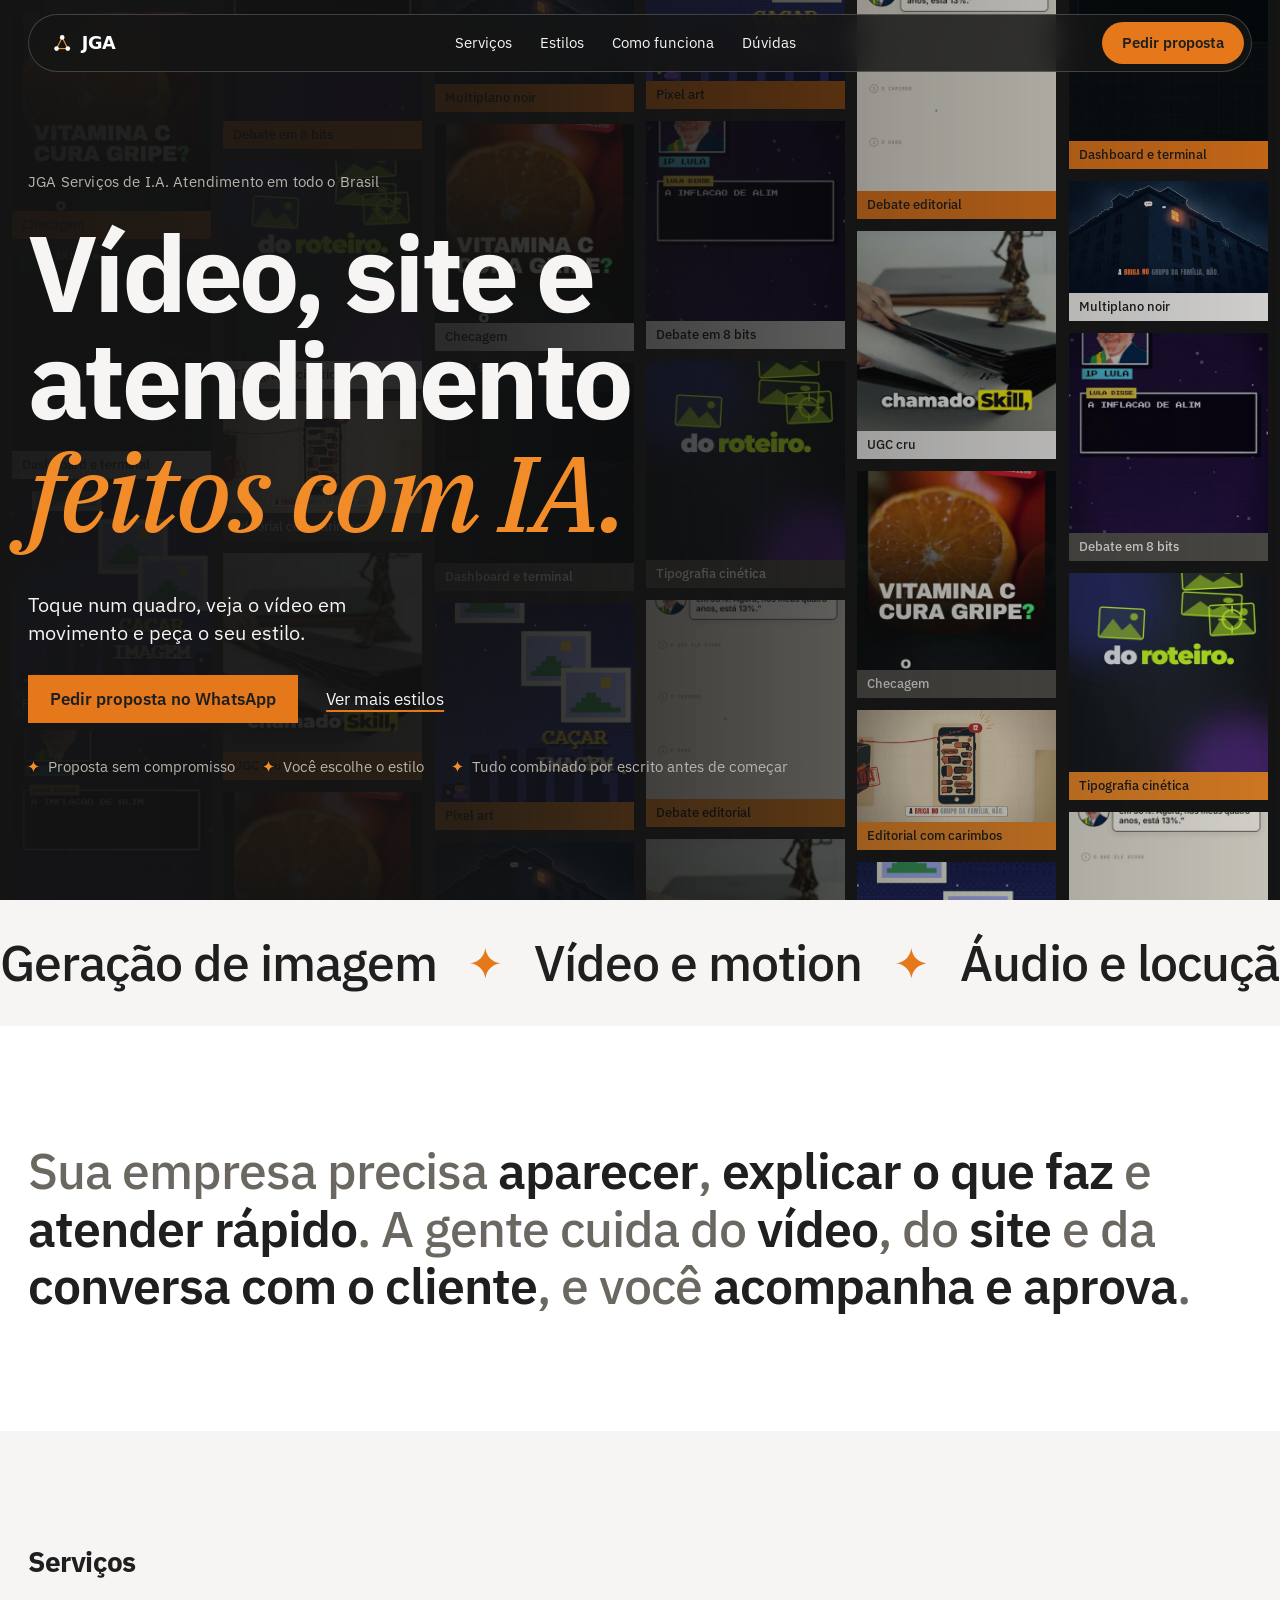
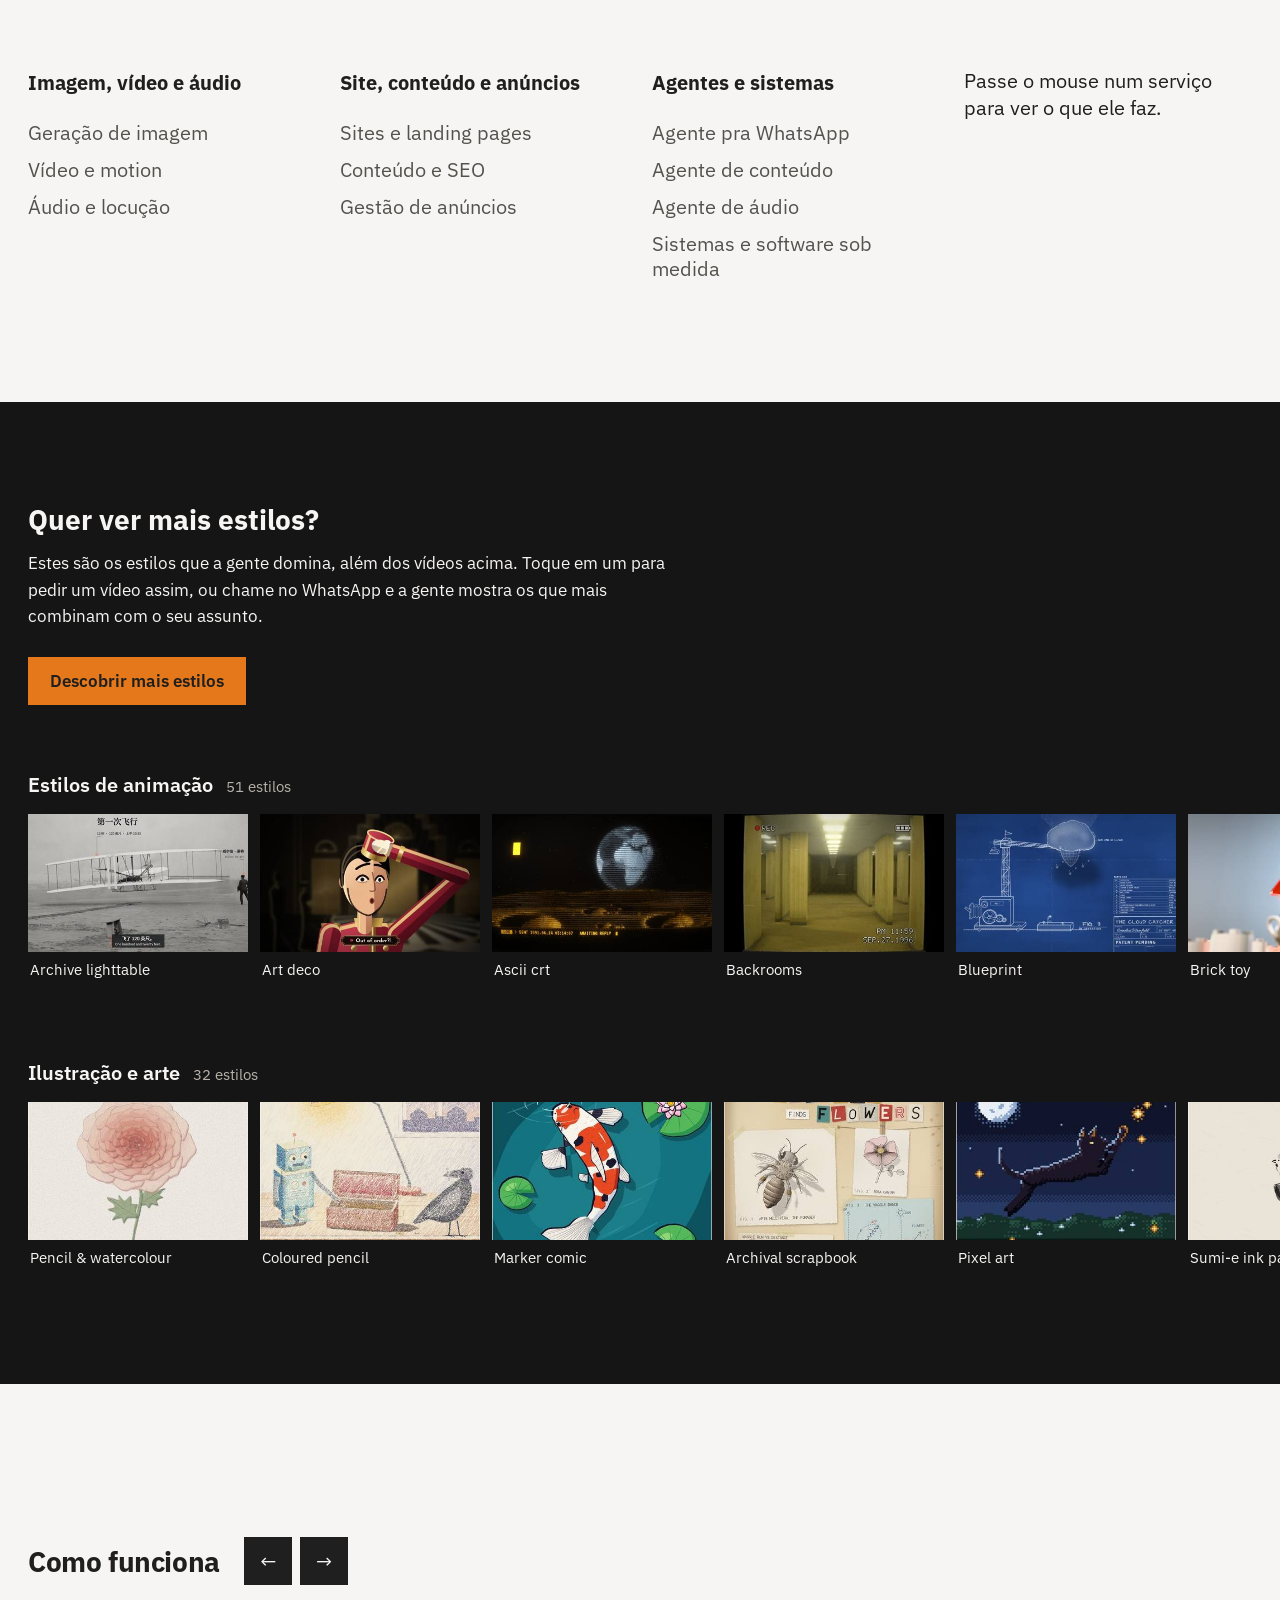
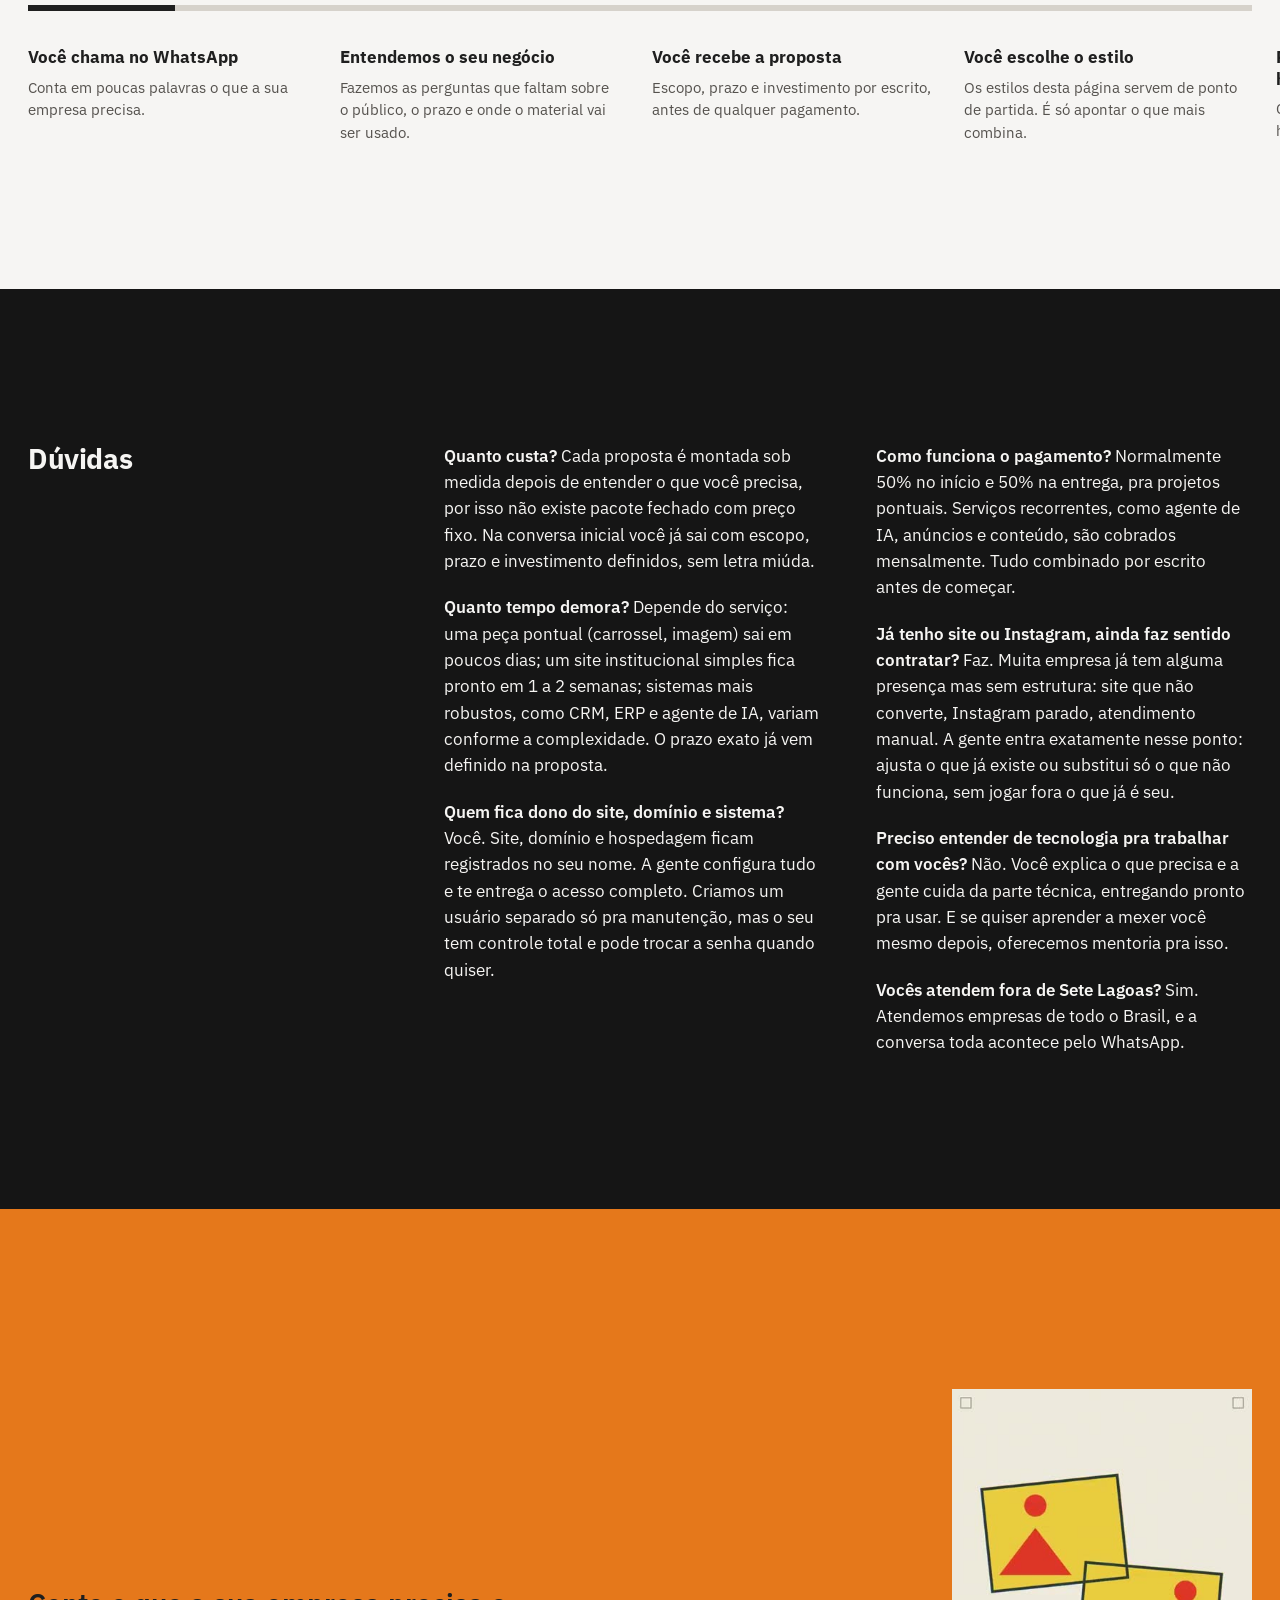
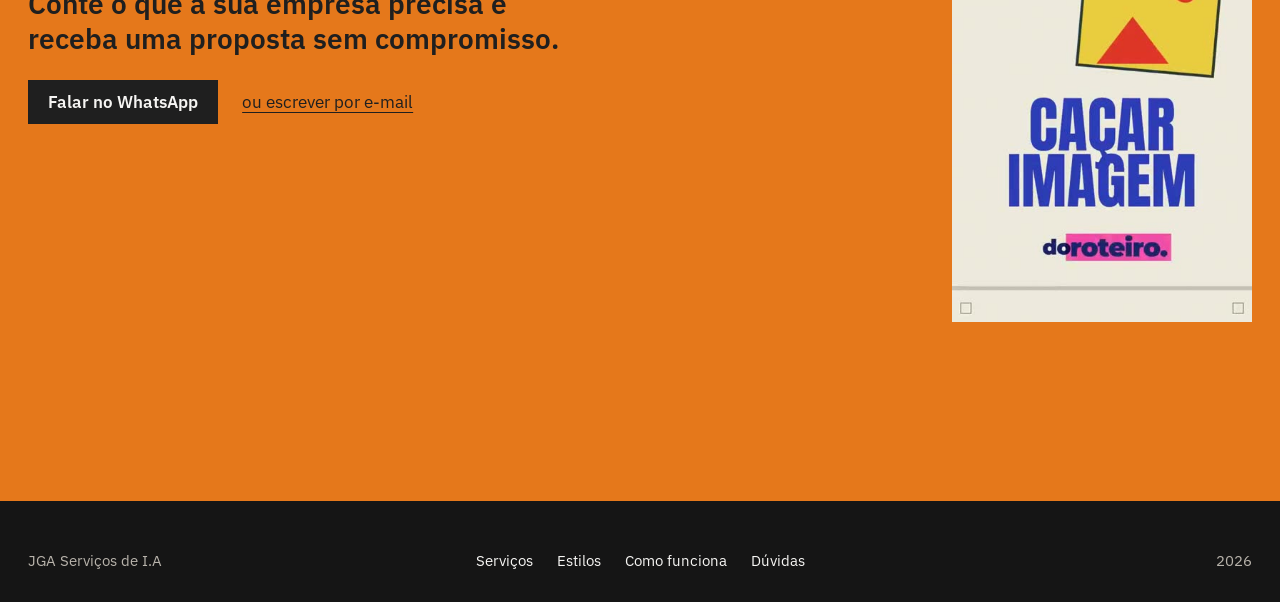
==== commit 970e6c67: "Home nova: capa com os 9 videos escolhidos em troca automatica, vitrine de mais estilos e barra alin" ====
--- a/index.html
+++ b/index.html
@@ -3,469 +3,151 @@
 <head>
 <meta charset="UTF-8">
 <meta name="viewport" content="width=device-width, initial-scale=1">
-<title>JGA Serviços de I.A — Marketing e automação com IA generativa</title>
-<meta name="description" content="Imagem, vídeo, áudio, site e agentes de IA pra WhatsApp, conteúdo e software sob medida. Estrutura completa de IA pra empresa não ficar pra trás.">
+<title>JGA Serviços de I.A: vídeo, site e atendimento com IA para empresas de todo o Brasil</title>
+<meta name="description" content="Vídeo, imagem, áudio, site e agentes de IA para a sua empresa. Veja estilos de vídeo em movimento e peça o seu pelo WhatsApp.">
 <link rel="icon" href="favicon.svg" type="image/svg+xml">
 <link rel="preconnect" href="https://fonts.googleapis.com">
 <link rel="preconnect" href="https://fonts.gstatic.com" crossorigin>
-<link rel="stylesheet" href="https://fonts.googleapis.com/css2?family=IBM+Plex+Sans:wght@400;500;600;700;800&family=IBM+Plex+Mono:wght@400;500&display=swap">
-<link rel="stylesheet" href="assets/css/style.css">
-<script type="application/ld+json">
-{
-  "@context": "https://schema.org",
-  "@type": "ProfessionalService",
-  "name": "JGA Serviços de I.A",
-  "description": "Agência de marketing e automação com IA generativa — imagem, vídeo, áudio, sites, conteúdo, gestão de anúncios e agentes de IA pra empresas locais.",
-  "url": "https://gojira1998.github.io/jga-site",
-  "telephone": "+55 31 99072-7562",
-  "email": "joaogabriel.alves.1@hotmail.com",
-  "areaServed": "BR",
-  "address": {
-    "@type": "PostalAddress",
-    "addressLocality": "Sete Lagoas",
-    "addressRegion": "MG",
-    "addressCountry": "BR"
-  },
-  "image": "https://gojira1998.github.io/jga-site/assets/img/icon.svg",
-  "priceRange": "$$"
-}
-</script>
-<script type="application/ld+json">
-{
-  "@context": "https://schema.org",
-  "@type": "FAQPage",
-  "mainEntity": [
-    {
-      "@type": "Question",
-      "name": "Quanto custa?",
-      "acceptedAnswer": { "@type": "Answer", "text": "Cada proposta é montada sob medida depois de entender o que você precisa — por isso não existe pacote fechado com preço fixo. Na conversa inicial você já sai com escopo, prazo e investimento definidos, sem letra miúda." }
-    },
-    {
-      "@type": "Question",
-      "name": "Quanto tempo demora?",
-      "acceptedAnswer": { "@type": "Answer", "text": "Depende do serviço: uma peça pontual (carrossel, imagem) sai em poucos dias; um site institucional simples fica pronto em 1 a 2 semanas; sistemas mais robustos (CRM, ERP, agente de IA) variam conforme a complexidade. O prazo exato já vem definido na proposta." }
-    },
-    {
-      "@type": "Question",
-      "name": "Quem fica dono do site, domínio e sistema?",
-      "acceptedAnswer": { "@type": "Answer", "text": "Você. Site, domínio e hospedagem ficam registrados no seu nome — a gente configura tudo e te entrega o acesso completo. Criamos um usuário separado só pra manutenção, mas o seu tem controle total e pode trocar a senha quando quiser." }
-    },
-    {
-      "@type": "Question",
-      "name": "Como funciona o pagamento?",
-      "acceptedAnswer": { "@type": "Answer", "text": "Normalmente 50% no início e 50% na entrega, pra projetos pontuais. Serviços recorrentes — agente de IA, anúncios, conteúdo — são cobrados mensalmente. Tudo combinado por escrito antes de começar." }
-    },
-    {
-      "@type": "Question",
-      "name": "Já tenho site ou Instagram, ainda faz sentido contratar?",
-      "acceptedAnswer": { "@type": "Answer", "text": "Faz. Muita empresa já tem alguma presença mas sem estrutura: site que não converte, Instagram parado, atendimento manual. A gente entra exatamente nesse ponto — ajusta o que já existe ou substitui só o que não funciona, sem jogar fora o que já é seu." }
-    },
-    {
-      "@type": "Question",
-      "name": "Preciso entender de tecnologia pra trabalhar com vocês?",
-      "acceptedAnswer": { "@type": "Answer", "text": "Não. Você explica o que precisa e a gente cuida da parte técnica, entregando pronto pra usar. E se quiser aprender a mexer você mesmo depois, oferecemos mentoria pra isso." }
-    }
-  ]
-}
-</script>
+<link rel="stylesheet" href="https://fonts.googleapis.com/css2?family=IBM+Plex+Sans:wght@400;500;600;700&family=IBM+Plex+Serif:ital,wght@1,500&display=swap">
+<link rel="stylesheet" href="assets/css/home.css?v=1793928802">
+<script>document.documentElement.classList.add("js")</script>
+<script type="application/ld+json">{"@context": "https://schema.org", "@type": "ProfessionalService", "name": "JGA Serviços de I.A", "description": "Vídeo, imagem, áudio, sites, conteúdo, anúncios e agentes de IA para empresas de todo o Brasil.", "url": "https://gojira1998.github.io/jga-site", "telephone": "+55 31 99072-7562", "email": "joaogabriel.alves.1@hotmail.com", "areaServed": "BR", "address": {"@type": "PostalAddress", "addressLocality": "Sete Lagoas", "addressRegion": "MG", "addressCountry": "BR"}, "image": "https://gojira1998.github.io/jga-site/assets/img/icon.svg"}</script>
+<script type="application/ld+json">{"@context": "https://schema.org", "@type": "FAQPage", "mainEntity": [{"@type": "Question", "name": "Quanto custa?", "acceptedAnswer": {"@type": "Answer", "text": "Cada proposta é montada sob medida depois de entender o que você precisa, por isso não existe pacote fechado com preço fixo. Na conversa inicial você já sai com escopo, prazo e investimento definidos, sem letra miúda."}}, {"@type": "Question", "name": "Quanto tempo demora?", "acceptedAnswer": {"@type": "Answer", "text": "Depende do serviço: uma peça pontual (carrossel, imagem) sai em poucos dias; um site institucional simples fica pronto em 1 a 2 semanas; sistemas mais robustos, como CRM, ERP e agente de IA, variam conforme a complexidade. O prazo exato já vem definido na proposta."}}, {"@type": "Question", "name": "Quem fica dono do site, domínio e sistema?", "acceptedAnswer": {"@type": "Answer", "text": "Você. Site, domínio e hospedagem ficam registrados no seu nome. A gente configura tudo e te entrega o acesso completo. Criamos um usuário separado só pra manutenção, mas o seu tem controle total e pode trocar a senha quando quiser."}}, {"@type": "Question", "name": "Como funciona o pagamento?", "acceptedAnswer": {"@type": "Answer", "text": "Normalmente 50% no início e 50% na entrega, pra projetos pontuais. Serviços recorrentes, como agente de IA, anúncios e conteúdo, são cobrados mensalmente. Tudo combinado por escrito antes de começar."}}, {"@type": "Question", "name": "Já tenho site ou Instagram, ainda faz sentido contratar?", "acceptedAnswer": {"@type": "Answer", "text": "Faz. Muita empresa já tem alguma presença mas sem estrutura: site que não converte, Instagram parado, atendimento manual. A gente entra exatamente nesse ponto: ajusta o que já existe ou substitui só o que não funciona, sem jogar fora o que já é seu."}}, {"@type": "Question", "name": "Preciso entender de tecnologia pra trabalhar com vocês?", "acceptedAnswer": {"@type": "Answer", "text": "Não. Você explica o que precisa e a gente cuida da parte técnica, entregando pronto pra usar. E se quiser aprender a mexer você mesmo depois, oferecemos mentoria pra isso."}}, {"@type": "Question", "name": "Vocês atendem fora de Sete Lagoas?", "acceptedAnswer": {"@type": "Answer", "text": "Sim. Atendemos empresas de todo o Brasil, e a conversa toda acontece pelo WhatsApp."}}]}</script>
 </head>
 <body>
+<a class="pular" href="#servicos">Pular para os serviços</a>
+<main>
 
-<div id="scroll-progress"></div>
-
-<header>
-  <div class="container bar">
-    <a href="#" class="logo-mark" aria-label="JGA Serviços de I.A — início">
-      <img class="logo-light" src="assets/img/logo-lockup-dark.svg" alt="JGA Serviços de I.A">
-      <img class="logo-dark" src="assets/img/logo-lockup.svg" alt="JGA Serviços de I.A">
-    </a>
-
-    <nav class="primary-nav">
-      <ul>
-        <li class="has-dropdown">
-          <a href="#servicos" class="nav-link">Serviços</a>
-          <div class="dropdown">
-            <span class="dropdown-group">Produção com IA</span>
-            <a href="servicos/geracao-de-imagem.html">
-              <svg width="20" height="20" viewBox="0 0 22 22" fill="none" stroke="currentColor" stroke-width="1.6" stroke-linecap="round" stroke-linejoin="round"><rect x="2" y="3" width="18" height="16" rx="2"/><circle cx="8" cy="9" r="1.6"/><path d="M2 15l5-5 4 4 3-3 6 6"/></svg>
-              <span><span class="dropdown-title">Geração de imagem</span><span class="dropdown-desc">Presença visual sem equipe de design</span></span>
-            </a>
-            <a href="servicos/video-e-motion.html">
-              <svg width="20" height="20" viewBox="0 0 22 22" fill="none" stroke="currentColor" stroke-width="1.6" stroke-linecap="round" stroke-linejoin="round"><rect x="2" y="5" width="13" height="12" rx="2"/><path d="M15 9l5-3v10l-5-3"/></svg>
-              <span><span class="dropdown-title">Vídeo e motion</span><span class="dropdown-desc">Anúncios, UGC e motion graphics</span></span>
-            </a>
-            <a href="servicos/audio-e-locucao.html">
-              <svg width="20" height="20" viewBox="0 0 22 22" fill="none" stroke="currentColor" stroke-width="1.6" stroke-linecap="round" stroke-linejoin="round"><line x1="3" y1="12" x2="3" y2="12"/><line x1="7" y1="7" x2="7" y2="17"/><line x1="11" y1="3" x2="11" y2="21"/><line x1="15" y1="7" x2="15" y2="17"/><line x1="19" y1="10" x2="19" y2="14"/></svg>
-              <span><span class="dropdown-title">Áudio e locução</span><span class="dropdown-desc">Locução, dublagem e trilha por IA</span></span>
-            </a>
-            <a href="servicos/sites-e-landing-pages.html">
-              <svg width="20" height="20" viewBox="0 0 22 22" fill="none" stroke="currentColor" stroke-width="1.6" stroke-linecap="round" stroke-linejoin="round"><rect x="2" y="4" width="18" height="14" rx="2"/><path d="M2 8h18"/><path d="M6 12h8M6 15h5"/></svg>
-              <span><span class="dropdown-title">Sites e landing pages</span><span class="dropdown-desc">Do zero ao ar, sem enrolação</span></span>
-            </a>
-            <a href="servicos/conteudo-e-seo.html">
-              <svg width="20" height="20" viewBox="0 0 22 22" fill="none" stroke="currentColor" stroke-width="1.6" stroke-linecap="round" stroke-linejoin="round"><path d="M6 2h8l4 4v14a2 2 0 0 1-2 2H6a2 2 0 0 1-2-2V4a2 2 0 0 1 2-2z"/><path d="M14 2v4h4"/><circle cx="9.5" cy="14" r="2.3"/><path d="M11.3 15.8l1.7 1.7"/></svg>
-              <span><span class="dropdown-title">Conteúdo e SEO</span><span class="dropdown-desc">Carrossel, blog e posicionamento</span></span>
-            </a>
-            <a href="servicos/gestao-de-anuncios.html">
-              <svg width="20" height="20" viewBox="0 0 22 22" fill="none" stroke="currentColor" stroke-width="1.6" stroke-linecap="round" stroke-linejoin="round"><path d="M3 9v4h3l5 4V5L6 9H3z"/><path d="M14.5 8.2a3.6 3.6 0 0 1 0 5.6"/><path d="M17.3 5.5a7.6 7.6 0 0 1 0 11"/></svg>
-              <span><span class="dropdown-title">Gestão de anúncios</span><span class="dropdown-desc">Campanhas no Google e Meta Ads</span></span>
-            </a>
-            <span class="dropdown-group">Agentes de IA</span>
-            <a href="servicos/agente-whatsapp.html">
-              <svg width="20" height="20" viewBox="0 0 22 22" fill="none" stroke="currentColor" stroke-width="1.6" stroke-linecap="round" stroke-linejoin="round"><path d="M4 5h14a2 2 0 0 1 2 2v6a2 2 0 0 1-2 2h-8l-4 3v-3H4a2 2 0 0 1-2-2V7a2 2 0 0 1 2-2z"/></svg>
-              <span><span class="dropdown-title">Agente pra WhatsApp</span><span class="dropdown-desc">Atende e qualifica 24 horas</span></span>
-            </a>
-            <a href="servicos/agente-conteudo.html">
-              <svg width="20" height="20" viewBox="0 0 22 22" fill="none" stroke="currentColor" stroke-width="1.6" stroke-linecap="round" stroke-linejoin="round"><path d="M12.5 19.5H4"/><path d="M16.5 3.5a2.1 2.1 0 0 1 3 3L8 18l-4.5 1L4.5 14.5z"/></svg>
-              <span><span class="dropdown-title">Agente de conteúdo</span><span class="dropdown-desc">Pauta, texto e arte sozinho</span></span>
-            </a>
-            <a href="servicos/agente-audio.html">
-              <svg width="20" height="20" viewBox="0 0 22 22" fill="none" stroke="currentColor" stroke-width="1.6" stroke-linecap="round" stroke-linejoin="round"><line x1="3" y1="12" x2="3" y2="12"/><line x1="7" y1="7" x2="7" y2="17"/><line x1="11" y1="3" x2="11" y2="21"/><line x1="15" y1="7" x2="15" y2="17"/><line x1="19" y1="10" x2="19" y2="14"/></svg>
-              <span><span class="dropdown-title">Agente de áudio</span><span class="dropdown-desc">Locução e podcast sob demanda</span></span>
-            </a>
-            <a href="servicos/sistemas-sob-medida.html">
-              <svg width="20" height="20" viewBox="0 0 22 22" fill="none" stroke="currentColor" stroke-width="1.6" stroke-linecap="round" stroke-linejoin="round"><circle cx="11" cy="11" r="3"/><path d="M11 2v3M11 17v3M2 11h3M17 11h3M4.8 4.8l2.1 2.1M15.1 15.1l2.1 2.1M4.8 17.2l2.1-2.1M15.1 6.9l2.1-2.1"/></svg>
-              <span><span class="dropdown-title">Sistemas e software sob medida</span><span class="dropdown-desc">Automação pro seu processo</span></span>
-            </a>
-          </div>
-        </li>
-        <li><a href="#portfolio" class="nav-link">Portfólio</a></li>
-        <li><a href="#processo" class="nav-link">Como funciona</a></li>
-        <li><a href="#faq" class="nav-link">FAQ</a></li>
-        <li><a href="#contato" class="nav-link">Contato</a></li>
-      </ul>
-      <a class="btn btn-primary" href="https://wa.me/5531990727562" target="_blank" rel="noopener">Falar no WhatsApp</a>
-    </nav>
-
-    <button class="menu-toggle" aria-label="Abrir menu">
-      <span></span><span></span><span></span>
-    </button>
+<header class="nav-vidro">
+  <div class="nav-in">
+    <a class="nav-marca" href="#" aria-label="JGA Serviços de I.A, topo da página"><img src="assets/img/logo-lockup-dark.svg" alt="JGA Serviços de I.A" height="26"></a>
+    <nav aria-label="Principal"><a href="#servicos">Serviços</a><a href="#mais">Estilos</a><a href="#processo">Como funciona</a><a href="#faq">Dúvidas</a></nav>
+    <a class="nav-botao" href="https://wa.me/5531990727562?text=Ol%C3%A1%21%20Vim%20pelo%20site%20da%20JGA%20e%20quero%20uma%20proposta." target="_blank" rel="noopener">Pedir proposta</a>
   </div>
 </header>
 
-<section class="hero">
-  <canvas id="network-canvas" aria-hidden="true"></canvas>
-  <div class="container">
-    <div class="hero-content">
-      <span class="eyebrow">JGA Serviços de I.A</span>
-      <h1>IA não é mais diferencial. É o mínimo pra competir.</h1>
-      <p class="lead">Imagem, vídeo, áudio, site, conteúdo e agentes de IA — uma operação completa de marketing e automação, criada e mantida por especialistas em IA generativa. Da primeira peça publicada ao atendimento automatizado, sua empresa passa a vender, atender e aparecer mais, sem precisar montar um time interno.</p>
-      <div class="hero-ctas">
-        <a class="btn btn-primary" href="https://wa.me/5531990727562" target="_blank" rel="noopener">Quero começar agora</a>
-        <a class="btn btn-ghost" href="#servicos">Conhecer os serviços</a>
-      </div>
-    </div>
-  </div>
-  <div class="scroll-cue"><span class="line"></span> role pra baixo</div>
+<section class="folha" aria-label="Amostras de vídeo">
+<div class="colunas">
+<div class="coluna c1">
+<button class="quadro" type="button" data-estilo="destaque-checagem-farmacia" data-o="v" data-b="0" aria-label="Ver o vídeo Checagem"><img src="assets/frames/destaque-checagem-farmacia-1.jpg" width="420" height="746" alt="" decoding="async"><span class="faixa">Checagem</span></button>
+<button class="quadro" type="button" data-estilo="destaque-dashboard-terminal" data-o="v" data-b="3" aria-label="Ver o vídeo Dashboard e terminal"><img src="assets/frames/destaque-dashboard-terminal-1.jpg" width="420" height="746" alt="" decoding="async"><span class="faixa">Dashboard e terminal</span></button>
+<button class="quadro" type="button" data-estilo="destaque-pixel-art" data-o="v" data-b="6" aria-label="Ver o vídeo Pixel art"><img src="assets/frames/destaque-pixel-art-1.jpg" width="420" height="746" alt="" decoding="async"><span class="faixa">Pixel art</span></button>
+<button class="quadro" type="button" data-estilo="destaque-debate-8bits" data-o="v" data-b="2" aria-label="Ver o vídeo Debate em 8 bits"><img src="assets/frames/destaque-debate-8bits-1.jpg" width="420" height="746" alt="" decoding="async"><span class="faixa">Debate em 8 bits</span></button>
+<button class="quadro" type="button" data-estilo="destaque-multiplano-noir" data-o="h" data-b="0" aria-label="Ver o vídeo Multiplano noir"><img src="assets/frames/destaque-multiplano-noir-1.jpg" width="640" height="360" alt="" decoding="async"><span class="faixa">Multiplano noir</span></button>
+</div>
+<div class="coluna c2">
+<button class="quadro" type="button" data-estilo="destaque-debate-8bits" data-o="v" data-b="2" aria-label="Ver o vídeo Debate em 8 bits"><img src="assets/frames/destaque-debate-8bits-1.jpg" width="420" height="746" alt="" decoding="async"><span class="faixa">Debate em 8 bits</span></button>
+<button class="quadro" type="button" data-estilo="destaque-tipografia-cinetica" data-o="v" data-b="5" aria-label="Ver o vídeo Tipografia cinética"><img src="assets/frames/destaque-tipografia-cinetica-1.jpg" width="420" height="746" alt="" decoding="async"><span class="faixa">Tipografia cinética</span></button>
+<button class="quadro" type="button" data-estilo="destaque-editorial-carimbo" data-o="h" data-b="1" aria-label="Ver o vídeo Editorial com carimbos"><img src="assets/frames/destaque-editorial-carimbo-1.jpg" width="640" height="360" alt="" decoding="async"><span class="faixa">Editorial com carimbos</span></button>
+<button class="quadro" type="button" data-estilo="destaque-ugc-cru" data-o="v" data-b="4" aria-label="Ver o vídeo UGC cru"><img src="assets/frames/destaque-ugc-cru-1.jpg" width="420" height="746" alt="" decoding="async"><span class="faixa">UGC cru</span></button>
+<button class="quadro" type="button" data-estilo="destaque-checagem-farmacia" data-o="v" data-b="0" aria-label="Ver o vídeo Checagem"><img src="assets/frames/destaque-checagem-farmacia-1.jpg" width="420" height="746" alt="" decoding="async"><span class="faixa">Checagem</span></button>
+</div>
+<div class="coluna c3">
+<button class="quadro" type="button" data-estilo="destaque-multiplano-noir" data-o="h" data-b="0" aria-label="Ver o vídeo Multiplano noir"><img src="assets/frames/destaque-multiplano-noir-1.jpg" width="640" height="360" alt="" decoding="async"><span class="faixa">Multiplano noir</span></button>
+<button class="quadro" type="button" data-estilo="destaque-checagem-farmacia" data-o="v" data-b="0" aria-label="Ver o vídeo Checagem"><img src="assets/frames/destaque-checagem-farmacia-1.jpg" width="420" height="746" alt="" decoding="async"><span class="faixa">Checagem</span></button>
+<button class="quadro" type="button" data-estilo="destaque-dashboard-terminal" data-o="v" data-b="3" aria-label="Ver o vídeo Dashboard e terminal"><img src="assets/frames/destaque-dashboard-terminal-1.jpg" width="420" height="746" alt="" decoding="async"><span class="faixa">Dashboard e terminal</span></button>
+<button class="quadro" type="button" data-estilo="destaque-pixel-art" data-o="v" data-b="6" aria-label="Ver o vídeo Pixel art"><img src="assets/frames/destaque-pixel-art-1.jpg" width="420" height="746" alt="" decoding="async"><span class="faixa">Pixel art</span></button>
+<button class="quadro" type="button" data-estilo="destaque-multiplano-noir" data-o="h" data-b="0" aria-label="Ver o vídeo Multiplano noir"><img src="assets/frames/destaque-multiplano-noir-1.jpg" width="640" height="360" alt="" decoding="async"><span class="faixa">Multiplano noir</span></button>
+</div>
+<div class="coluna c4">
+<button class="quadro" type="button" data-estilo="destaque-pixel-art" data-o="v" data-b="6" aria-label="Ver o vídeo Pixel art"><img src="assets/frames/destaque-pixel-art-1.jpg" width="420" height="746" alt="" decoding="async"><span class="faixa">Pixel art</span></button>
+<button class="quadro" type="button" data-estilo="destaque-debate-8bits" data-o="v" data-b="2" aria-label="Ver o vídeo Debate em 8 bits"><img src="assets/frames/destaque-debate-8bits-1.jpg" width="420" height="746" alt="" decoding="async"><span class="faixa">Debate em 8 bits</span></button>
+<button class="quadro" type="button" data-estilo="destaque-tipografia-cinetica" data-o="v" data-b="5" aria-label="Ver o vídeo Tipografia cinética"><img src="assets/frames/destaque-tipografia-cinetica-1.jpg" width="420" height="746" alt="" decoding="async"><span class="faixa">Tipografia cinética</span></button>
+<button class="quadro" type="button" data-estilo="destaque-debate-editorial" data-o="v" data-b="1" aria-label="Ver o vídeo Debate editorial"><img src="assets/frames/destaque-debate-editorial-1.jpg" width="420" height="746" alt="" decoding="async"><span class="faixa">Debate editorial</span></button>
+<button class="quadro" type="button" data-estilo="destaque-ugc-cru" data-o="v" data-b="4" aria-label="Ver o vídeo UGC cru"><img src="assets/frames/destaque-ugc-cru-1.jpg" width="420" height="746" alt="" decoding="async"><span class="faixa">UGC cru</span></button>
+</div>
+<div class="coluna c5">
+<button class="quadro quadro-vivo" type="button" data-estilo="destaque-debate-editorial" data-o="v" data-b="1" aria-label="Ver o vídeo Debate editorial"><video src="assets/portfolio/destaque-debate-editorial.mp4" poster="assets/frames/destaque-debate-editorial-1.jpg" width="420" height="746" muted loop playsinline autoplay preload="metadata" aria-hidden="true"></video><span class="faixa">Debate editorial</span></button>
+<button class="quadro" type="button" data-estilo="destaque-ugc-cru" data-o="v" data-b="4" aria-label="Ver o vídeo UGC cru"><img src="assets/frames/destaque-ugc-cru-1.jpg" width="420" height="746" alt="" decoding="async"><span class="faixa">UGC cru</span></button>
+<button class="quadro" type="button" data-estilo="destaque-checagem-farmacia" data-o="v" data-b="0" aria-label="Ver o vídeo Checagem"><img src="assets/frames/destaque-checagem-farmacia-1.jpg" width="420" height="746" alt="" decoding="async"><span class="faixa">Checagem</span></button>
+<button class="quadro quadro-vivo" type="button" data-estilo="destaque-editorial-carimbo" data-o="h" data-b="1" aria-label="Ver o vídeo Editorial com carimbos"><video src="assets/portfolio/destaque-editorial-carimbo.mp4" poster="assets/frames/destaque-editorial-carimbo-1.jpg" width="640" height="360" muted loop playsinline autoplay preload="metadata" aria-hidden="true"></video><span class="faixa">Editorial com carimbos</span></button>
+<button class="quadro" type="button" data-estilo="destaque-pixel-art" data-o="v" data-b="6" aria-label="Ver o vídeo Pixel art"><img src="assets/frames/destaque-pixel-art-1.jpg" width="420" height="746" alt="" decoding="async"><span class="faixa">Pixel art</span></button>
+</div>
+<div class="coluna c6">
+<button class="quadro" type="button" data-estilo="destaque-dashboard-terminal" data-o="v" data-b="3" aria-label="Ver o vídeo Dashboard e terminal"><img src="assets/frames/destaque-dashboard-terminal-1.jpg" width="420" height="746" alt="" decoding="async"><span class="faixa">Dashboard e terminal</span></button>
+<button class="quadro quadro-vivo" type="button" data-estilo="destaque-multiplano-noir" data-o="h" data-b="0" aria-label="Ver o vídeo Multiplano noir"><video src="assets/portfolio/destaque-multiplano-noir.mp4" poster="assets/frames/destaque-multiplano-noir-1.jpg" width="640" height="360" muted loop playsinline autoplay preload="metadata" aria-hidden="true"></video><span class="faixa">Multiplano noir</span></button>
+<button class="quadro" type="button" data-estilo="destaque-debate-8bits" data-o="v" data-b="2" aria-label="Ver o vídeo Debate em 8 bits"><img src="assets/frames/destaque-debate-8bits-1.jpg" width="420" height="746" alt="" decoding="async"><span class="faixa">Debate em 8 bits</span></button>
+<button class="quadro quadro-vivo" type="button" data-estilo="destaque-tipografia-cinetica" data-o="v" data-b="5" aria-label="Ver o vídeo Tipografia cinética"><video src="assets/portfolio/destaque-tipografia-cinetica.mp4" poster="assets/frames/destaque-tipografia-cinetica-1.jpg" width="420" height="746" muted loop playsinline autoplay preload="metadata" aria-hidden="true"></video><span class="faixa">Tipografia cinética</span></button>
+<button class="quadro" type="button" data-estilo="destaque-debate-editorial" data-o="v" data-b="1" aria-label="Ver o vídeo Debate editorial"><img src="assets/frames/destaque-debate-editorial-1.jpg" width="420" height="746" alt="" decoding="async"><span class="faixa">Debate editorial</span></button>
+</div>
+</div>
+<div class="veu" aria-hidden="true"></div>
+<div class="hero-txt">
+  <p class="hero-linha">JGA Serviços de I.A. Atendimento em todo o Brasil</p>
+  <h1><span class="l">Vídeo, site e</span> <span class="l">atendimento</span> <em>feitos com IA.</em></h1>
+  <p class="hero-apoio">Toque num quadro, veja o vídeo em movimento e peça o seu estilo.</p>
+  <div class="hero-acoes"><a class="botao botao-g" href="https://wa.me/5531990727562?text=Ol%C3%A1%21%20Vim%20pelo%20site%20da%20JGA%20e%20quero%20uma%20proposta." target="_blank" rel="noopener">Pedir proposta no WhatsApp</a><a class="hero-link" href="#mais">Ver mais estilos</a></div>
+  <ul class="garantias"><li>Proposta sem compromisso</li><li>Você escolhe o estilo</li><li>Tudo combinado por escrito antes de começar</li></ul>
+</div>
 </section>
 
-<section class="urgency reveal">
-  <div class="container">
-    <span class="eyebrow">O que mudou</span>
-    <h2>Empresa pequena ou grande — quem não usa IA hoje já está perdendo espaço pra quem usa.</h2>
-    <p class="support">Não é sobre ter mais uma ferramenta. Um perfil de Instagram ativo com conteúdo constante e um site que realmente converte deixaram de ser diferencial — viraram a infraestrutura mínima pra aparecer, ser encontrado e vender. A IA é o que torna isso possível sem exigir um time de dez pessoas.</p>
-    <div class="urgency-row">
-      <div class="urgency-item">
-        <span class="num">01</span>
-        <h3>Presença que não para</h3>
-        <p>Conteúdo saindo toda semana, sem depender da sua agenda ou da de um freelancer.</p>
-      </div>
-      <div class="urgency-item">
-        <span class="num">02</span>
-        <h3>Atendimento que não dorme</h3>
-        <p>Agente de IA responde no WhatsApp na hora, qualifica e agenda — de madrugada também.</p>
-      </div>
-      <div class="urgency-item">
-        <span class="num">03</span>
-        <h3>Produção no tamanho certo</h3>
-        <p>Imagem, vídeo, áudio e site no ritmo que o negócio pede, sem inflar o custo fixo.</p>
-      </div>
-    </div>
+<div class="rolante" role="region" aria-label="Serviços que fazemos">
+  <div class="trilho"><span><span>Geração de imagem</span><i aria-hidden="true"><svg viewBox="0 0 24 24" width="1em" height="1em" focusable="false"><path d="M12 0c.8 6.7 5.3 11.2 12 12-6.7.8-11.2 5.3-12 12-.8-6.7-5.3-11.2-12-12 6.7-.8 11.2-5.3 12-12z"/></svg></i><span>Vídeo e motion</span><i aria-hidden="true"><svg viewBox="0 0 24 24" width="1em" height="1em" focusable="false"><path d="M12 0c.8 6.7 5.3 11.2 12 12-6.7.8-11.2 5.3-12 12-.8-6.7-5.3-11.2-12-12 6.7-.8 11.2-5.3 12-12z"/></svg></i><span>Áudio e locução</span><i aria-hidden="true"><svg viewBox="0 0 24 24" width="1em" height="1em" focusable="false"><path d="M12 0c.8 6.7 5.3 11.2 12 12-6.7.8-11.2 5.3-12 12-.8-6.7-5.3-11.2-12-12 6.7-.8 11.2-5.3 12-12z"/></svg></i><span>Sites e landing pages</span><i aria-hidden="true"><svg viewBox="0 0 24 24" width="1em" height="1em" focusable="false"><path d="M12 0c.8 6.7 5.3 11.2 12 12-6.7.8-11.2 5.3-12 12-.8-6.7-5.3-11.2-12-12 6.7-.8 11.2-5.3 12-12z"/></svg></i><span>Conteúdo e SEO</span><i aria-hidden="true"><svg viewBox="0 0 24 24" width="1em" height="1em" focusable="false"><path d="M12 0c.8 6.7 5.3 11.2 12 12-6.7.8-11.2 5.3-12 12-.8-6.7-5.3-11.2-12-12 6.7-.8 11.2-5.3 12-12z"/></svg></i><span>Gestão de anúncios</span><i aria-hidden="true"><svg viewBox="0 0 24 24" width="1em" height="1em" focusable="false"><path d="M12 0c.8 6.7 5.3 11.2 12 12-6.7.8-11.2 5.3-12 12-.8-6.7-5.3-11.2-12-12 6.7-.8 11.2-5.3 12-12z"/></svg></i><span>Agentes de IA</span><i aria-hidden="true"><svg viewBox="0 0 24 24" width="1em" height="1em" focusable="false"><path d="M12 0c.8 6.7 5.3 11.2 12 12-6.7.8-11.2 5.3-12 12-.8-6.7-5.3-11.2-12-12 6.7-.8 11.2-5.3 12-12z"/></svg></i><span>Sistemas sob medida</span><i aria-hidden="true"><svg viewBox="0 0 24 24" width="1em" height="1em" focusable="false"><path d="M12 0c.8 6.7 5.3 11.2 12 12-6.7.8-11.2 5.3-12 12-.8-6.7-5.3-11.2-12-12 6.7-.8 11.2-5.3 12-12z"/></svg></i></span><span class="dup" aria-hidden="true"><span>Geração de imagem</span><i aria-hidden="true"><svg viewBox="0 0 24 24" width="1em" height="1em" focusable="false"><path d="M12 0c.8 6.7 5.3 11.2 12 12-6.7.8-11.2 5.3-12 12-.8-6.7-5.3-11.2-12-12 6.7-.8 11.2-5.3 12-12z"/></svg></i><span>Vídeo e motion</span><i aria-hidden="true"><svg viewBox="0 0 24 24" width="1em" height="1em" focusable="false"><path d="M12 0c.8 6.7 5.3 11.2 12 12-6.7.8-11.2 5.3-12 12-.8-6.7-5.3-11.2-12-12 6.7-.8 11.2-5.3 12-12z"/></svg></i><span>Áudio e locução</span><i aria-hidden="true"><svg viewBox="0 0 24 24" width="1em" height="1em" focusable="false"><path d="M12 0c.8 6.7 5.3 11.2 12 12-6.7.8-11.2 5.3-12 12-.8-6.7-5.3-11.2-12-12 6.7-.8 11.2-5.3 12-12z"/></svg></i><span>Sites e landing pages</span><i aria-hidden="true"><svg viewBox="0 0 24 24" width="1em" height="1em" focusable="false"><path d="M12 0c.8 6.7 5.3 11.2 12 12-6.7.8-11.2 5.3-12 12-.8-6.7-5.3-11.2-12-12 6.7-.8 11.2-5.3 12-12z"/></svg></i><span>Conteúdo e SEO</span><i aria-hidden="true"><svg viewBox="0 0 24 24" width="1em" height="1em" focusable="false"><path d="M12 0c.8 6.7 5.3 11.2 12 12-6.7.8-11.2 5.3-12 12-.8-6.7-5.3-11.2-12-12 6.7-.8 11.2-5.3 12-12z"/></svg></i><span>Gestão de anúncios</span><i aria-hidden="true"><svg viewBox="0 0 24 24" width="1em" height="1em" focusable="false"><path d="M12 0c.8 6.7 5.3 11.2 12 12-6.7.8-11.2 5.3-12 12-.8-6.7-5.3-11.2-12-12 6.7-.8 11.2-5.3 12-12z"/></svg></i><span>Agentes de IA</span><i aria-hidden="true"><svg viewBox="0 0 24 24" width="1em" height="1em" focusable="false"><path d="M12 0c.8 6.7 5.3 11.2 12 12-6.7.8-11.2 5.3-12 12-.8-6.7-5.3-11.2-12-12 6.7-.8 11.2-5.3 12-12z"/></svg></i><span>Sistemas sob medida</span><i aria-hidden="true"><svg viewBox="0 0 24 24" width="1em" height="1em" focusable="false"><path d="M12 0c.8 6.7 5.3 11.2 12 12-6.7.8-11.2 5.3-12 12-.8-6.7-5.3-11.2-12-12 6.7-.8 11.2-5.3 12-12z"/></svg></i></span></div>
+</div>
+
+<section class="manifesto">
+  <p>Sua empresa precisa <b>aparecer</b>, <b>explicar o que faz</b> e <b>atender rápido</b>. A gente cuida do <b>vídeo</b>, do <b>site</b> e da <b>conversa com o cliente</b>, e você <b>acompanha e aprova</b>.</p>
+</section>
+
+<section id="servicos" class="sec">
+  <h2>Serviços</h2>
+  <div class="servicos-grade">
+    <div class="grupo"><h3>Imagem, vídeo e áudio</h3><ul><li><a href="servicos/geracao-de-imagem.html" data-desc="Presença visual constante sem contratar equipe de design, da campanha ao post do dia a dia.">Geração de imagem</a></li><li><a href="servicos/video-e-motion.html" data-desc="Vídeo publicitário e conteúdo em série, no ritmo que redes sociais e campanhas exigem.">Vídeo e motion</a></li><li><a href="servicos/audio-e-locucao.html" data-desc="Locução, dublagem e trilha prontas pra usar, sem estúdio e sem agenda de ator.">Áudio e locução</a></li></ul><p class="resumo">Peças prontas pra publicar, sem equipe de produção e sem estúdio.</p></div>
+<div class="grupo"><h3>Site, conteúdo e anúncios</h3><ul><li><a href="servicos/sites-e-landing-pages.html" data-desc="Página que representa a empresa de verdade e conduz direto pro contato ou pra venda.">Sites e landing pages</a></li><li><a href="servicos/conteudo-e-seo.html" data-desc="Marca ativa e encontrável, no Google e nas redes, de forma constante.">Conteúdo e SEO</a></li><li><a href="servicos/gestao-de-anuncios.html" data-desc="Campanha estruturada e acompanhada, sem queimar orçamento no achismo.">Gestão de anúncios</a></li></ul><p class="resumo">Aparecer no Google, mostrar o que você faz e levar o cliente até o contato.</p></div>
+<div class="grupo" id="agentes"><h3>Agentes e sistemas</h3><ul><li><a href="servicos/agente-whatsapp.html" data-desc="Responde, qualifica e agenda pelo WhatsApp 24 horas, sem perder lead por demora.">Agente pra WhatsApp</a></li><li><a href="servicos/agente-conteudo.html" data-desc="Gera pauta, texto e arte pros seus canais sozinho, seguindo a identidade da marca.">Agente de conteúdo</a></li><li><a href="servicos/agente-audio.html" data-desc="Produz locução, podcast e conteúdo em áudio sob demanda, sem depender de estúdio.">Agente de áudio</a></li><li><a href="servicos/sistemas-sob-medida.html" data-desc="Automação e software próprios, pensados pro processo específico da sua empresa, não um pacote genérico.">Sistemas e software sob medida</a></li></ul><p class="resumo">Atendimento e rotina rodando sozinhos, ajustados ao processo da sua empresa.</p></div>
+
+    <p class="servicos-desc" id="servicos-desc" aria-live="polite"></p>
   </div>
 </section>
 
-<section id="servicos">
-  <div class="container">
-    <div class="section-head reveal">
-      <span class="eyebrow">Produção com IA</span>
-      <h2>Tudo que sua marca precisa aparecer, com a IA fazendo o trabalho pesado</h2>
-      <p>Sem depender de fotógrafo, estúdio ou equipe de produção pra cada peça. Clica em qualquer serviço abaixo pra ver exemplos reais de uso e o que isso muda pro seu negócio.</p>
-    </div>
-
-    <div class="services-grid">
-      <a class="service-card reveal" href="servicos/geracao-de-imagem.html">
-        <div class="service-icon"><svg width="22" height="22" viewBox="0 0 22 22" fill="none" stroke="currentColor" stroke-width="1.6" stroke-linecap="round" stroke-linejoin="round"><rect x="2" y="3" width="18" height="16" rx="2"/><circle cx="8" cy="9" r="1.6"/><path d="M2 15l5-5 4 4 3-3 6 6"/></svg></div>
-        <h3>Geração de imagem</h3>
-        <p>Presença visual constante sem contratar equipe de design — da campanha ao post do dia a dia.</p>
-        <span class="card-cta">Ver como funciona <svg width="14" height="14" viewBox="0 0 14 14" fill="none" stroke="currentColor" stroke-width="1.8" stroke-linecap="round" stroke-linejoin="round"><path d="M3 7h8M7 3l4 4-4 4"/></svg></span>
-      </a>
-      <a class="service-card reveal" href="servicos/video-e-motion.html">
-        <div class="service-icon"><svg width="22" height="22" viewBox="0 0 22 22" fill="none" stroke="currentColor" stroke-width="1.6" stroke-linecap="round" stroke-linejoin="round"><rect x="2" y="5" width="13" height="12" rx="2"/><path d="M15 9l5-3v10l-5-3"/></svg></div>
-        <h3>Vídeo e motion</h3>
-        <p>Vídeo publicitário e conteúdo em série, no ritmo que redes sociais e campanhas exigem.</p>
-        <span class="card-cta">Ver como funciona <svg width="14" height="14" viewBox="0 0 14 14" fill="none" stroke="currentColor" stroke-width="1.8" stroke-linecap="round" stroke-linejoin="round"><path d="M3 7h8M7 3l4 4-4 4"/></svg></span>
-      </a>
-      <a class="service-card reveal" href="servicos/audio-e-locucao.html">
-        <div class="service-icon"><svg width="22" height="22" viewBox="0 0 22 22" fill="none" stroke="currentColor" stroke-width="1.6" stroke-linecap="round" stroke-linejoin="round"><line x1="3" y1="12" x2="3" y2="12"/><line x1="7" y1="7" x2="7" y2="17"/><line x1="11" y1="3" x2="11" y2="21"/><line x1="15" y1="7" x2="15" y2="17"/><line x1="19" y1="10" x2="19" y2="14"/></svg></div>
-        <h3>Áudio e locução</h3>
-        <p>Locução, dublagem e trilha prontas pra usar — sem estúdio, sem agenda de ator.</p>
-        <span class="card-cta">Ver como funciona <svg width="14" height="14" viewBox="0 0 14 14" fill="none" stroke="currentColor" stroke-width="1.8" stroke-linecap="round" stroke-linejoin="round"><path d="M3 7h8M7 3l4 4-4 4"/></svg></span>
-      </a>
-      <a class="service-card reveal" href="servicos/sites-e-landing-pages.html">
-        <div class="service-icon"><svg width="22" height="22" viewBox="0 0 22 22" fill="none" stroke="currentColor" stroke-width="1.6" stroke-linecap="round" stroke-linejoin="round"><rect x="2" y="4" width="18" height="14" rx="2"/><path d="M2 8h18"/><path d="M6 12h8M6 15h5"/></svg></div>
-        <h3>Sites e landing pages</h3>
-        <p>Página que representa a empresa de verdade e conduz direto pro contato ou pra venda.</p>
-        <span class="card-cta">Ver como funciona <svg width="14" height="14" viewBox="0 0 14 14" fill="none" stroke="currentColor" stroke-width="1.8" stroke-linecap="round" stroke-linejoin="round"><path d="M3 7h8M7 3l4 4-4 4"/></svg></span>
-      </a>
-      <a class="service-card reveal" href="servicos/conteudo-e-seo.html">
-        <div class="service-icon"><svg width="22" height="22" viewBox="0 0 22 22" fill="none" stroke="currentColor" stroke-width="1.6" stroke-linecap="round" stroke-linejoin="round"><path d="M6 2h8l4 4v14a2 2 0 0 1-2 2H6a2 2 0 0 1-2-2V4a2 2 0 0 1 2-2z"/><path d="M14 2v4h4"/><circle cx="9.5" cy="14" r="2.3"/><path d="M11.3 15.8l1.7 1.7"/></svg></div>
-        <h3>Conteúdo e SEO</h3>
-        <p>Marca ativa e encontrável — no Google e nas redes, de forma constante.</p>
-        <span class="card-cta">Ver como funciona <svg width="14" height="14" viewBox="0 0 14 14" fill="none" stroke="currentColor" stroke-width="1.8" stroke-linecap="round" stroke-linejoin="round"><path d="M3 7h8M7 3l4 4-4 4"/></svg></span>
-      </a>
-      <a class="service-card reveal" href="servicos/gestao-de-anuncios.html">
-        <div class="service-icon"><svg width="22" height="22" viewBox="0 0 22 22" fill="none" stroke="currentColor" stroke-width="1.6" stroke-linecap="round" stroke-linejoin="round"><path d="M3 9v4h3l5 4V5L6 9H3z"/><path d="M14.5 8.2a3.6 3.6 0 0 1 0 5.6"/><path d="M17.3 5.5a7.6 7.6 0 0 1 0 11"/></svg></div>
-        <h3>Gestão de anúncios</h3>
-        <p>Campanha estruturada e acompanhada, sem queimar orçamento no achismo.</p>
-        <span class="card-cta">Ver como funciona <svg width="14" height="14" viewBox="0 0 14 14" fill="none" stroke="currentColor" stroke-width="1.8" stroke-linecap="round" stroke-linejoin="round"><path d="M3 7h8M7 3l4 4-4 4"/></svg></span>
-      </a>
-    </div>
+<section id="mais" class="sec sec-mais">
+  <div class="mais-caixa">
+    <h3>Quer ver mais estilos?</h3>
+    <p>Estes são os estilos que a gente domina, além dos vídeos acima. Toque em um para pedir um vídeo assim, ou chame no WhatsApp e a gente mostra os que mais combinam com o seu assunto.</p>
+    <a class="botao botao-g" href="https://wa.me/5531990727562?text=Ol%C3%A1%21%20Vi%20os%20v%C3%ADdeos%20do%20site%20da%20JGA%20e%20quero%20conhecer%20mais%20estilos%20para%20a%20minha%20empresa." target="_blank" rel="noopener">Descobrir mais estilos</a>
   </div>
+  <div class="est-bloco"><h4>Estilos de animação <b>51 estilos</b></h4><div class="est-fila"><a class="est-card" href="https://wa.me/5531990727562?text=Ol%C3%A1%21%20Vi%20o%20estilo%20Archive%20lighttable%20no%20site%20da%20JGA%20e%20quero%20um%20v%C3%ADdeo%20assim%20para%20a%20minha%20empresa." target="_blank" rel="noopener" aria-label="Pedir vídeo no estilo Archive lighttable"><img src="assets/estilos/lemo-archive-lighttable.jpg" alt="Exemplo do estilo Archive lighttable" loading="lazy" decoding="async"><span>Archive lighttable</span></a><a class="est-card" href="https://wa.me/5531990727562?text=Ol%C3%A1%21%20Vi%20o%20estilo%20Art%20deco%20no%20site%20da%20JGA%20e%20quero%20um%20v%C3%ADdeo%20assim%20para%20a%20minha%20empresa." target="_blank" rel="noopener" aria-label="Pedir vídeo no estilo Art deco"><img src="assets/estilos/lemo-art-deco.jpg" alt="Exemplo do estilo Art deco" loading="lazy" decoding="async"><span>Art deco</span></a><a class="est-card" href="https://wa.me/5531990727562?text=Ol%C3%A1%21%20Vi%20o%20estilo%20Ascii%20crt%20no%20site%20da%20JGA%20e%20quero%20um%20v%C3%ADdeo%20assim%20para%20a%20minha%20empresa." target="_blank" rel="noopener" aria-label="Pedir vídeo no estilo Ascii crt"><img src="assets/estilos/lemo-ascii-crt.jpg" alt="Exemplo do estilo Ascii crt" loading="lazy" decoding="async"><span>Ascii crt</span></a><a class="est-card" href="https://wa.me/5531990727562?text=Ol%C3%A1%21%20Vi%20o%20estilo%20Backrooms%20no%20site%20da%20JGA%20e%20quero%20um%20v%C3%ADdeo%20assim%20para%20a%20minha%20empresa." target="_blank" rel="noopener" aria-label="Pedir vídeo no estilo Backrooms"><img src="assets/estilos/lemo-backrooms.jpg" alt="Exemplo do estilo Backrooms" loading="lazy" decoding="async"><span>Backrooms</span></a><a class="est-card" href="https://wa.me/5531990727562?text=Ol%C3%A1%21%20Vi%20o%20estilo%20Blueprint%20no%20site%20da%20JGA%20e%20quero%20um%20v%C3%ADdeo%20assim%20para%20a%20minha%20empresa." target="_blank" rel="noopener" aria-label="Pedir vídeo no estilo Blueprint"><img src="assets/estilos/lemo-blueprint.jpg" alt="Exemplo do estilo Blueprint" loading="lazy" decoding="async"><span>Blueprint</span></a><a class="est-card" href="https://wa.me/5531990727562?text=Ol%C3%A1%21%20Vi%20o%20estilo%20Brick%20toy%20no%20site%20da%20JGA%20e%20quero%20um%20v%C3%ADdeo%20assim%20para%20a%20minha%20empresa." target="_blank" rel="noopener" aria-label="Pedir vídeo no estilo Brick toy"><img src="assets/estilos/lemo-brick-toy.jpg" alt="Exemplo do estilo Brick toy" loading="lazy" decoding="async"><span>Brick toy</span></a><a class="est-card" href="https://wa.me/5531990727562?text=Ol%C3%A1%21%20Vi%20o%20estilo%20Briefing%20board%20no%20site%20da%20JGA%20e%20quero%20um%20v%C3%ADdeo%20assim%20para%20a%20minha%20empresa." target="_blank" rel="noopener" aria-label="Pedir vídeo no estilo Briefing board"><img src="assets/estilos/lemo-briefing-board.jpg" alt="Exemplo do estilo Briefing board" loading="lazy" decoding="async"><span>Briefing board</span></a><a class="est-card" href="https://wa.me/5531990727562?text=Ol%C3%A1%21%20Vi%20o%20estilo%20Cel%20anime%2080s%20no%20site%20da%20JGA%20e%20quero%20um%20v%C3%ADdeo%20assim%20para%20a%20minha%20empresa." target="_blank" rel="noopener" aria-label="Pedir vídeo no estilo Cel anime 80s"><img src="assets/estilos/lemo-cel-anime-80s.jpg" alt="Exemplo do estilo Cel anime 80s" loading="lazy" decoding="async"><span>Cel anime 80s</span></a><a class="est-card" href="https://wa.me/5531990727562?text=Ol%C3%A1%21%20Vi%20o%20estilo%20Crayon%20book%20no%20site%20da%20JGA%20e%20quero%20um%20v%C3%ADdeo%20assim%20para%20a%20minha%20empresa." target="_blank" rel="noopener" aria-label="Pedir vídeo no estilo Crayon book"><img src="assets/estilos/lemo-crayon-book.jpg" alt="Exemplo do estilo Crayon book" loading="lazy" decoding="async"><span>Crayon book</span></a><a class="est-card" href="https://wa.me/5531990727562?text=Ol%C3%A1%21%20Vi%20o%20estilo%20Dark%20keynote%20no%20site%20da%20JGA%20e%20quero%20um%20v%C3%ADdeo%20assim%20para%20a%20minha%20empresa." target="_blank" rel="noopener" aria-label="Pedir vídeo no estilo Dark keynote"><img src="assets/estilos/lemo-dark-keynote.jpg" alt="Exemplo do estilo Dark keynote" loading="lazy" decoding="async"><span>Dark keynote</span></a><a class="est-card" href="https://wa.me/5531990727562?text=Ol%C3%A1%21%20Vi%20o%20estilo%20Data%20physical%20no%20site%20da%20JGA%20e%20quero%20um%20v%C3%ADdeo%20assim%20para%20a%20minha%20empresa." target="_blank" rel="noopener" aria-label="Pedir vídeo no estilo Data physical"><img src="assets/estilos/lemo-data-physical.jpg" alt="Exemplo do estilo Data physical" loading="lazy" decoding="async"><span>Data physical</span></a><a class="est-card" href="https://wa.me/5531990727562?text=Ol%C3%A1%21%20Vi%20o%20estilo%20Dataviz%20no%20site%20da%20JGA%20e%20quero%20um%20v%C3%ADdeo%20assim%20para%20a%20minha%20empresa." target="_blank" rel="noopener" aria-label="Pedir vídeo no estilo Dataviz"><img src="assets/estilos/lemo-dataviz.jpg" alt="Exemplo do estilo Dataviz" loading="lazy" decoding="async"><span>Dataviz</span></a><a class="est-card" href="https://wa.me/5531990727562?text=Ol%C3%A1%21%20Vi%20o%20estilo%20Engraving%20no%20site%20da%20JGA%20e%20quero%20um%20v%C3%ADdeo%20assim%20para%20a%20minha%20empresa." target="_blank" rel="noopener" aria-label="Pedir vídeo no estilo Engraving"><img src="assets/estilos/lemo-engraving.jpg" alt="Exemplo do estilo Engraving" loading="lazy" decoding="async"><span>Engraving</span></a><a class="est-card" href="https://wa.me/5531990727562?text=Ol%C3%A1%21%20Vi%20o%20estilo%20Game%20show%20no%20site%20da%20JGA%20e%20quero%20um%20v%C3%ADdeo%20assim%20para%20a%20minha%20empresa." target="_blank" rel="noopener" aria-label="Pedir vídeo no estilo Game show"><img src="assets/estilos/lemo-game-show.jpg" alt="Exemplo do estilo Game show" loading="lazy" decoding="async"><span>Game show</span></a><a class="est-card" href="https://wa.me/5531990727562?text=Ol%C3%A1%21%20Vi%20o%20estilo%20Glass%20product%20no%20site%20da%20JGA%20e%20quero%20um%20v%C3%ADdeo%20assim%20para%20a%20minha%20empresa." target="_blank" rel="noopener" aria-label="Pedir vídeo no estilo Glass product"><img src="assets/estilos/lemo-glass-product.jpg" alt="Exemplo do estilo Glass product" loading="lazy" decoding="async"><span>Glass product</span></a><a class="est-card" href="https://wa.me/5531990727562?text=Ol%C3%A1%21%20Vi%20o%20estilo%20Halftone%20dossier%20no%20site%20da%20JGA%20e%20quero%20um%20v%C3%ADdeo%20assim%20para%20a%20minha%20empresa." target="_blank" rel="noopener" aria-label="Pedir vídeo no estilo Halftone dossier"><img src="assets/estilos/lemo-halftone-dossier.jpg" alt="Exemplo do estilo Halftone dossier" loading="lazy" decoding="async"><span>Halftone dossier</span></a><a class="est-card" href="https://wa.me/5531990727562?text=Ol%C3%A1%21%20Vi%20o%20estilo%20Hd%202d%20no%20site%20da%20JGA%20e%20quero%20um%20v%C3%ADdeo%20assim%20para%20a%20minha%20empresa." target="_blank" rel="noopener" aria-label="Pedir vídeo no estilo Hd 2d"><img src="assets/estilos/lemo-hd-2d.jpg" alt="Exemplo do estilo Hd 2d" loading="lazy" decoding="async"><span>Hd 2d</span></a><a class="est-card" href="https://wa.me/5531990727562?text=Ol%C3%A1%21%20Vi%20o%20estilo%20Hologram%20hud%20no%20site%20da%20JGA%20e%20quero%20um%20v%C3%ADdeo%20assim%20para%20a%20minha%20empresa." target="_blank" rel="noopener" aria-label="Pedir vídeo no estilo Hologram hud"><img src="assets/estilos/lemo-hologram-hud.jpg" alt="Exemplo do estilo Hologram hud" loading="lazy" decoding="async"><span>Hologram hud</span></a><a class="est-card" href="https://wa.me/5531990727562?text=Ol%C3%A1%21%20Vi%20o%20estilo%20Impasto%20no%20site%20da%20JGA%20e%20quero%20um%20v%C3%ADdeo%20assim%20para%20a%20minha%20empresa." target="_blank" rel="noopener" aria-label="Pedir vídeo no estilo Impasto"><img src="assets/estilos/lemo-impasto.jpg" alt="Exemplo do estilo Impasto" loading="lazy" decoding="async"><span>Impasto</span></a><a class="est-card" href="https://wa.me/5531990727562?text=Ol%C3%A1%21%20Vi%20o%20estilo%20Ink%20wash%20no%20site%20da%20JGA%20e%20quero%20um%20v%C3%ADdeo%20assim%20para%20a%20minha%20empresa." target="_blank" rel="noopener" aria-label="Pedir vídeo no estilo Ink wash"><img src="assets/estilos/lemo-ink-wash.jpg" alt="Exemplo do estilo Ink wash" loading="lazy" decoding="async"><span>Ink wash</span></a><a class="est-card" href="https://wa.me/5531990727562?text=Ol%C3%A1%21%20Vi%20o%20estilo%20Iso%20infographic%20no%20site%20da%20JGA%20e%20quero%20um%20v%C3%ADdeo%20assim%20para%20a%20minha%20empresa." target="_blank" rel="noopener" aria-label="Pedir vídeo no estilo Iso infographic"><img src="assets/estilos/lemo-iso-infographic.jpg" alt="Exemplo do estilo Iso infographic" loading="lazy" decoding="async"><span>Iso infographic</span></a><a class="est-card" href="https://wa.me/5531990727562?text=Ol%C3%A1%21%20Vi%20o%20estilo%20Lidar%20survey%20no%20site%20da%20JGA%20e%20quero%20um%20v%C3%ADdeo%20assim%20para%20a%20minha%20empresa." target="_blank" rel="noopener" aria-label="Pedir vídeo no estilo Lidar survey"><img src="assets/estilos/lemo-lidar-survey.jpg" alt="Exemplo do estilo Lidar survey" loading="lazy" decoding="async"><span>Lidar survey</span></a><a class="est-card" href="https://wa.me/5531990727562?text=Ol%C3%A1%21%20Vi%20o%20estilo%20Living%20screencast%20no%20site%20da%20JGA%20e%20quero%20um%20v%C3%ADdeo%20assim%20para%20a%20minha%20empresa." target="_blank" rel="noopener" aria-label="Pedir vídeo no estilo Living screencast"><img src="assets/estilos/lemo-living-screencast.jpg" alt="Exemplo do estilo Living screencast" loading="lazy" decoding="async"><span>Living screencast</span></a><a class="est-card" href="https://wa.me/5531990727562?text=Ol%C3%A1%21%20Vi%20o%20estilo%20Lowpoly%20island%20no%20site%20da%20JGA%20e%20quero%20um%20v%C3%ADdeo%20assim%20para%20a%20minha%20empresa." target="_blank" rel="noopener" aria-label="Pedir vídeo no estilo Lowpoly island"><img src="assets/estilos/lemo-lowpoly-island.jpg" alt="Exemplo do estilo Lowpoly island" loading="lazy" decoding="async"><span>Lowpoly island</span></a><a class="est-card" href="https://wa.me/5531990727562?text=Ol%C3%A1%21%20Vi%20o%20estilo%20Microgame%20no%20site%20da%20JGA%20e%20quero%20um%20v%C3%ADdeo%20assim%20para%20a%20minha%20empresa." target="_blank" rel="noopener" aria-label="Pedir vídeo no estilo Microgame"><img src="assets/estilos/lemo-microgame.jpg" alt="Exemplo do estilo Microgame" loading="lazy" decoding="async"><span>Microgame</span></a><a class="est-card" href="https://wa.me/5531990727562?text=Ol%C3%A1%21%20Vi%20o%20estilo%20Microscope%20no%20site%20da%20JGA%20e%20quero%20um%20v%C3%ADdeo%20assim%20para%20a%20minha%20empresa." target="_blank" rel="noopener" aria-label="Pedir vídeo no estilo Microscope"><img src="assets/estilos/lemo-microscope.jpg" alt="Exemplo do estilo Microscope" loading="lazy" decoding="async"><span>Microscope</span></a><a class="est-card" href="https://wa.me/5531990727562?text=Ol%C3%A1%21%20Vi%20o%20estilo%20Midcentury%20toon%20no%20site%20da%20JGA%20e%20quero%20um%20v%C3%ADdeo%20assim%20para%20a%20minha%20empresa." target="_blank" rel="noopener" aria-label="Pedir vídeo no estilo Midcentury toon"><img src="assets/estilos/lemo-midcentury-toon.jpg" alt="Exemplo do estilo Midcentury toon" loading="lazy" decoding="async"><span>Midcentury toon</span></a><a class="est-card" href="https://wa.me/5531990727562?text=Ol%C3%A1%21%20Vi%20o%20estilo%20One%20line%20no%20site%20da%20JGA%20e%20quero%20um%20v%C3%ADdeo%20assim%20para%20a%20minha%20empresa." target="_blank" rel="noopener" aria-label="Pedir vídeo no estilo One line"><img src="assets/estilos/lemo-one-line.jpg" alt="Exemplo do estilo One line" loading="lazy" decoding="async"><span>One line</span></a><a class="est-card" href="https://wa.me/5531990727562?text=Ol%C3%A1%21%20Vi%20o%20estilo%20Paper%20lantern%20no%20site%20da%20JGA%20e%20quero%20um%20v%C3%ADdeo%20assim%20para%20a%20minha%20empresa." target="_blank" rel="noopener" aria-label="Pedir vídeo no estilo Paper lantern"><img src="assets/estilos/lemo-paper-lantern.jpg" alt="Exemplo do estilo Paper lantern" loading="lazy" decoding="async"><span>Paper lantern</span></a><a class="est-card" href="https://wa.me/5531990727562?text=Ol%C3%A1%21%20Vi%20o%20estilo%20Paper%20popup%20no%20site%20da%20JGA%20e%20quero%20um%20v%C3%ADdeo%20assim%20para%20a%20minha%20empresa." target="_blank" rel="noopener" aria-label="Pedir vídeo no estilo Paper popup"><img src="assets/estilos/lemo-paper-popup.jpg" alt="Exemplo do estilo Paper popup" loading="lazy" decoding="async"><span>Paper popup</span></a><a class="est-card" href="https://wa.me/5531990727562?text=Ol%C3%A1%21%20Vi%20o%20estilo%20Papercut%20red%20no%20site%20da%20JGA%20e%20quero%20um%20v%C3%ADdeo%20assim%20para%20a%20minha%20empresa." target="_blank" rel="noopener" aria-label="Pedir vídeo no estilo Papercut red"><img src="assets/estilos/lemo-papercut-red.jpg" alt="Exemplo do estilo Papercut red" loading="lazy" decoding="async"><span>Papercut red</span></a><a class="est-card" href="https://wa.me/5531990727562?text=Ol%C3%A1%21%20Vi%20o%20estilo%20Pictogram%20motion%20no%20site%20da%20JGA%20e%20quero%20um%20v%C3%ADdeo%20assim%20para%20a%20minha%20empresa." target="_blank" rel="noopener" aria-label="Pedir vídeo no estilo Pictogram motion"><img src="assets/estilos/lemo-pictogram-motion.jpg" alt="Exemplo do estilo Pictogram motion" loading="lazy" decoding="async"><span>Pictogram motion</span></a><a class="est-card" href="https://wa.me/5531990727562?text=Ol%C3%A1%21%20Vi%20o%20estilo%20Pixel%20rpg%20no%20site%20da%20JGA%20e%20quero%20um%20v%C3%ADdeo%20assim%20para%20a%20minha%20empresa." target="_blank" rel="noopener" aria-label="Pedir vídeo no estilo Pixel rpg"><img src="assets/estilos/lemo-pixel-rpg.jpg" alt="Exemplo do estilo Pixel rpg" loading="lazy" decoding="async"><span>Pixel rpg</span></a><a class="est-card" href="https://wa.me/5531990727562?text=Ol%C3%A1%21%20Vi%20o%20estilo%20Risograph%20no%20site%20da%20JGA%20e%20quero%20um%20v%C3%ADdeo%20assim%20para%20a%20minha%20empresa." target="_blank" rel="noopener" aria-label="Pedir vídeo no estilo Risograph"><img src="assets/estilos/lemo-risograph.jpg" alt="Exemplo do estilo Risograph" loading="lazy" decoding="async"><span>Risograph</span></a><a class="est-card" href="https://wa.me/5531990727562?text=Ol%C3%A1%21%20Vi%20o%20estilo%20Rubber%20hose%20no%20site%20da%20JGA%20e%20quero%20um%20v%C3%ADdeo%20assim%20para%20a%20minha%20empresa." target="_blank" rel="noopener" aria-label="Pedir vídeo no estilo Rubber hose"><img src="assets/estilos/lemo-rubber-hose.jpg" alt="Exemplo do estilo Rubber hose" loading="lazy" decoding="async"><span>Rubber hose</span></a><a class="est-card" href="https://wa.me/5531990727562?text=Ol%C3%A1%21%20Vi%20o%20estilo%20Satellite%20briefing%20no%20site%20da%20JGA%20e%20quero%20um%20v%C3%ADdeo%20assim%20para%20a%20minha%20empresa." target="_blank" rel="noopener" aria-label="Pedir vídeo no estilo Satellite briefing"><img src="assets/estilos/lemo-satellite-briefing.jpg" alt="Exemplo do estilo Satellite briefing" loading="lazy" decoding="async"><span>Satellite briefing</span></a><a class="est-card" href="https://wa.me/5531990727562?text=Ol%C3%A1%21%20Vi%20o%20estilo%20Scifi%20toon%20no%20site%20da%20JGA%20e%20quero%20um%20v%C3%ADdeo%20assim%20para%20a%20minha%20empresa." target="_blank" rel="noopener" aria-label="Pedir vídeo no estilo Scifi toon"><img src="assets/estilos/lemo-scifi-toon.jpg" alt="Exemplo do estilo Scifi toon" loading="lazy" decoding="async"><span>Scifi toon</span></a><a class="est-card" href="https://wa.me/5531990727562?text=Ol%C3%A1%21%20Vi%20o%20estilo%20Shadow%20puppet%20no%20site%20da%20JGA%20e%20quero%20um%20v%C3%ADdeo%20assim%20para%20a%20minha%20empresa." target="_blank" rel="noopener" aria-label="Pedir vídeo no estilo Shadow puppet"><img src="assets/estilos/lemo-shadow-puppet.jpg" alt="Exemplo do estilo Shadow puppet" loading="lazy" decoding="async"><span>Shadow puppet</span></a><a class="est-card" href="https://wa.me/5531990727562?text=Ol%C3%A1%21%20Vi%20o%20estilo%20Silent%20film%20no%20site%20da%20JGA%20e%20quero%20um%20v%C3%ADdeo%20assim%20para%20a%20minha%20empresa." target="_blank" rel="noopener" aria-label="Pedir vídeo no estilo Silent film"><img src="assets/estilos/lemo-silent-film.jpg" alt="Exemplo do estilo Silent film" loading="lazy" decoding="async"><span>Silent film</span></a><a class="est-card" href="https://wa.me/5531990727562?text=Ol%C3%A1%21%20Vi%20o%20estilo%20Silkscreen%20poster%20no%20site%20da%20JGA%20e%20quero%20um%20v%C3%ADdeo%20assim%20para%20a%20minha%20empresa." target="_blank" rel="noopener" aria-label="Pedir vídeo no estilo Silkscreen poster"><img src="assets/estilos/lemo-silkscreen-poster.jpg" alt="Exemplo do estilo Silkscreen poster" loading="lazy" decoding="async"><span>Silkscreen poster</span></a><a class="est-card" href="https://wa.me/5531990727562?text=Ol%C3%A1%21%20Vi%20o%20estilo%20Spy%20titles%20no%20site%20da%20JGA%20e%20quero%20um%20v%C3%ADdeo%20assim%20para%20a%20minha%20empresa." target="_blank" rel="noopener" aria-label="Pedir vídeo no estilo Spy titles"><img src="assets/estilos/lemo-spy-titles.jpg" alt="Exemplo do estilo Spy titles" loading="lazy" decoding="async"><span>Spy titles</span></a><a class="est-card" href="https://wa.me/5531990727562?text=Ol%C3%A1%21%20Vi%20o%20estilo%20Stained%20glass%20no%20site%20da%20JGA%20e%20quero%20um%20v%C3%ADdeo%20assim%20para%20a%20minha%20empresa." target="_blank" rel="noopener" aria-label="Pedir vídeo no estilo Stained glass"><img src="assets/estilos/lemo-stained-glass.jpg" alt="Exemplo do estilo Stained glass" loading="lazy" decoding="async"><span>Stained glass</span></a><a class="est-card" href="https://wa.me/5531990727562?text=Ol%C3%A1%21%20Vi%20o%20estilo%20Swiss%20motion%20no%20site%20da%20JGA%20e%20quero%20um%20v%C3%ADdeo%20assim%20para%20a%20minha%20empresa." target="_blank" rel="noopener" aria-label="Pedir vídeo no estilo Swiss motion"><img src="assets/estilos/lemo-swiss-motion.jpg" alt="Exemplo do estilo Swiss motion" loading="lazy" decoding="async"><span>Swiss motion</span></a><a class="est-card" href="https://wa.me/5531990727562?text=Ol%C3%A1%21%20Vi%20o%20estilo%20Teardown%20no%20site%20da%20JGA%20e%20quero%20um%20v%C3%ADdeo%20assim%20para%20a%20minha%20empresa." target="_blank" rel="noopener" aria-label="Pedir vídeo no estilo Teardown"><img src="assets/estilos/lemo-teardown.jpg" alt="Exemplo do estilo Teardown" loading="lazy" decoding="async"><span>Teardown</span></a><a class="est-card" href="https://wa.me/5531990727562?text=Ol%C3%A1%21%20Vi%20o%20estilo%20Tilt%20shift%20no%20site%20da%20JGA%20e%20quero%20um%20v%C3%ADdeo%20assim%20para%20a%20minha%20empresa." target="_blank" rel="noopener" aria-label="Pedir vídeo no estilo Tilt shift"><img src="assets/estilos/lemo-tilt-shift.jpg" alt="Exemplo do estilo Tilt shift" loading="lazy" decoding="async"><span>Tilt shift</span></a><a class="est-card" href="https://wa.me/5531990727562?text=Ol%C3%A1%21%20Vi%20o%20estilo%20Ukiyoe%20no%20site%20da%20JGA%20e%20quero%20um%20v%C3%ADdeo%20assim%20para%20a%20minha%20empresa." target="_blank" rel="noopener" aria-label="Pedir vídeo no estilo Ukiyoe"><img src="assets/estilos/lemo-ukiyoe.jpg" alt="Exemplo do estilo Ukiyoe" loading="lazy" decoding="async"><span>Ukiyoe</span></a><a class="est-card" href="https://wa.me/5531990727562?text=Ol%C3%A1%21%20Vi%20o%20estilo%20Urban%20sketch%20no%20site%20da%20JGA%20e%20quero%20um%20v%C3%ADdeo%20assim%20para%20a%20minha%20empresa." target="_blank" rel="noopener" aria-label="Pedir vídeo no estilo Urban sketch"><img src="assets/estilos/lemo-urban-sketch.jpg" alt="Exemplo do estilo Urban sketch" loading="lazy" decoding="async"><span>Urban sketch</span></a><a class="est-card" href="https://wa.me/5531990727562?text=Ol%C3%A1%21%20Vi%20o%20estilo%20Watercolor%20no%20site%20da%20JGA%20e%20quero%20um%20v%C3%ADdeo%20assim%20para%20a%20minha%20empresa." target="_blank" rel="noopener" aria-label="Pedir vídeo no estilo Watercolor"><img src="assets/estilos/lemo-watercolor.jpg" alt="Exemplo do estilo Watercolor" loading="lazy" decoding="async"><span>Watercolor</span></a><a class="est-card" href="https://wa.me/5531990727562?text=Ol%C3%A1%21%20Vi%20o%20estilo%20White%20model%20no%20site%20da%20JGA%20e%20quero%20um%20v%C3%ADdeo%20assim%20para%20a%20minha%20empresa." target="_blank" rel="noopener" aria-label="Pedir vídeo no estilo White model"><img src="assets/estilos/lemo-white-model.jpg" alt="Exemplo do estilo White model" loading="lazy" decoding="async"><span>White model</span></a><a class="est-card" href="https://wa.me/5531990727562?text=Ol%C3%A1%21%20Vi%20o%20estilo%20Whiteboard%20no%20site%20da%20JGA%20e%20quero%20um%20v%C3%ADdeo%20assim%20para%20a%20minha%20empresa." target="_blank" rel="noopener" aria-label="Pedir vídeo no estilo Whiteboard"><img src="assets/estilos/lemo-whiteboard.jpg" alt="Exemplo do estilo Whiteboard" loading="lazy" decoding="async"><span>Whiteboard</span></a><a class="est-card" href="https://wa.me/5531990727562?text=Ol%C3%A1%21%20Vi%20o%20estilo%20Woodcut%20no%20site%20da%20JGA%20e%20quero%20um%20v%C3%ADdeo%20assim%20para%20a%20minha%20empresa." target="_blank" rel="noopener" aria-label="Pedir vídeo no estilo Woodcut"><img src="assets/estilos/lemo-woodcut.jpg" alt="Exemplo do estilo Woodcut" loading="lazy" decoding="async"><span>Woodcut</span></a></div></div><div class="est-bloco"><h4>Ilustração e arte <b>32 estilos</b></h4><div class="est-fila"><a class="est-card" href="https://wa.me/5531990727562?text=Ol%C3%A1%21%20Vi%20o%20estilo%20Pencil%20%26%20watercolour%20no%20site%20da%20JGA%20e%20quero%20um%20v%C3%ADdeo%20assim%20para%20a%20minha%20empresa." target="_blank" rel="noopener" aria-label="Pedir vídeo no estilo Pencil &amp; watercolour"><img src="assets/estilos/ani-01.jpg" alt="Exemplo do estilo Pencil &amp; watercolour" loading="lazy" decoding="async"><span>Pencil &amp; watercolour</span></a><a class="est-card" href="https://wa.me/5531990727562?text=Ol%C3%A1%21%20Vi%20o%20estilo%20Coloured%20pencil%20no%20site%20da%20JGA%20e%20quero%20um%20v%C3%ADdeo%20assim%20para%20a%20minha%20empresa." target="_blank" rel="noopener" aria-label="Pedir vídeo no estilo Coloured pencil"><img src="assets/estilos/ani-02.jpg" alt="Exemplo do estilo Coloured pencil" loading="lazy" decoding="async"><span>Coloured pencil</span></a><a class="est-card" href="https://wa.me/5531990727562?text=Ol%C3%A1%21%20Vi%20o%20estilo%20Marker%20comic%20no%20site%20da%20JGA%20e%20quero%20um%20v%C3%ADdeo%20assim%20para%20a%20minha%20empresa." target="_blank" rel="noopener" aria-label="Pedir vídeo no estilo Marker comic"><img src="assets/estilos/ani-03.jpg" alt="Exemplo do estilo Marker comic" loading="lazy" decoding="async"><span>Marker comic</span></a><a class="est-card" href="https://wa.me/5531990727562?text=Ol%C3%A1%21%20Vi%20o%20estilo%20Archival%20scrapbook%20no%20site%20da%20JGA%20e%20quero%20um%20v%C3%ADdeo%20assim%20para%20a%20minha%20empresa." target="_blank" rel="noopener" aria-label="Pedir vídeo no estilo Archival scrapbook"><img src="assets/estilos/ani-04.jpg" alt="Exemplo do estilo Archival scrapbook" loading="lazy" decoding="async"><span>Archival scrapbook</span></a><a class="est-card" href="https://wa.me/5531990727562?text=Ol%C3%A1%21%20Vi%20o%20estilo%20Pixel%20art%20no%20site%20da%20JGA%20e%20quero%20um%20v%C3%ADdeo%20assim%20para%20a%20minha%20empresa." target="_blank" rel="noopener" aria-label="Pedir vídeo no estilo Pixel art"><img src="assets/estilos/ani-05.jpg" alt="Exemplo do estilo Pixel art" loading="lazy" decoding="async"><span>Pixel art</span></a><a class="est-card" href="https://wa.me/5531990727562?text=Ol%C3%A1%21%20Vi%20o%20estilo%20Sumi-e%20ink%20painting%20no%20site%20da%20JGA%20e%20quero%20um%20v%C3%ADdeo%20assim%20para%20a%20minha%20empresa." target="_blank" rel="noopener" aria-label="Pedir vídeo no estilo Sumi-e ink painting"><img src="assets/estilos/ani-06.jpg" alt="Exemplo do estilo Sumi-e ink painting" loading="lazy" decoding="async"><span>Sumi-e ink painting</span></a><a class="est-card" href="https://wa.me/5531990727562?text=Ol%C3%A1%21%20Vi%20o%20estilo%20Ukiyo-e%20colour%20woodblock%20no%20site%20da%20JGA%20e%20quero%20um%20v%C3%ADdeo%20assim%20para%20a%20minha%20empresa." target="_blank" rel="noopener" aria-label="Pedir vídeo no estilo Ukiyo-e colour woodblock"><img src="assets/estilos/ani-07.jpg" alt="Exemplo do estilo Ukiyo-e colour woodblock" loading="lazy" decoding="async"><span>Ukiyo-e colour woodblock</span></a><a class="est-card" href="https://wa.me/5531990727562?text=Ol%C3%A1%21%20Vi%20o%20estilo%20Toy%20brick%20no%20site%20da%20JGA%20e%20quero%20um%20v%C3%ADdeo%20assim%20para%20a%20minha%20empresa." target="_blank" rel="noopener" aria-label="Pedir vídeo no estilo Toy brick"><img src="assets/estilos/ani-08.jpg" alt="Exemplo do estilo Toy brick" loading="lazy" decoding="async"><span>Toy brick</span></a><a class="est-card" href="https://wa.me/5531990727562?text=Ol%C3%A1%21%20Vi%20o%20estilo%20Ballpoint%20sketch%20no%20site%20da%20JGA%20e%20quero%20um%20v%C3%ADdeo%20assim%20para%20a%20minha%20empresa." target="_blank" rel="noopener" aria-label="Pedir vídeo no estilo Ballpoint sketch"><img src="assets/estilos/ani-09.jpg" alt="Exemplo do estilo Ballpoint sketch" loading="lazy" decoding="async"><span>Ballpoint sketch</span></a><a class="est-card" href="https://wa.me/5531990727562?text=Ol%C3%A1%21%20Vi%20o%20estilo%20Broken%20colour%20no%20site%20da%20JGA%20e%20quero%20um%20v%C3%ADdeo%20assim%20para%20a%20minha%20empresa." target="_blank" rel="noopener" aria-label="Pedir vídeo no estilo Broken colour"><img src="assets/estilos/ani-10.jpg" alt="Exemplo do estilo Broken colour" loading="lazy" decoding="async"><span>Broken colour</span></a><a class="est-card" href="https://wa.me/5531990727562?text=Ol%C3%A1%21%20Vi%20o%20estilo%20Scratchboard%20no%20site%20da%20JGA%20e%20quero%20um%20v%C3%ADdeo%20assim%20para%20a%20minha%20empresa." target="_blank" rel="noopener" aria-label="Pedir vídeo no estilo Scratchboard"><img src="assets/estilos/ani-11.jpg" alt="Exemplo do estilo Scratchboard" loading="lazy" decoding="async"><span>Scratchboard</span></a><a class="est-card" href="https://wa.me/5531990727562?text=Ol%C3%A1%21%20Vi%20o%20estilo%20Isometric%20cutaway%20no%20site%20da%20JGA%20e%20quero%20um%20v%C3%ADdeo%20assim%20para%20a%20minha%20empresa." target="_blank" rel="noopener" aria-label="Pedir vídeo no estilo Isometric cutaway"><img src="assets/estilos/ani-12.jpg" alt="Exemplo do estilo Isometric cutaway" loading="lazy" decoding="async"><span>Isometric cutaway</span></a><a class="est-card" href="https://wa.me/5531990727562?text=Ol%C3%A1%21%20Vi%20o%20estilo%20Crayon%20no%20site%20da%20JGA%20e%20quero%20um%20v%C3%ADdeo%20assim%20para%20a%20minha%20empresa." target="_blank" rel="noopener" aria-label="Pedir vídeo no estilo Crayon"><img src="assets/estilos/ani-13.jpg" alt="Exemplo do estilo Crayon" loading="lazy" decoding="async"><span>Crayon</span></a><a class="est-card" href="https://wa.me/5531990727562?text=Ol%C3%A1%21%20Vi%20o%20estilo%20Oil%20on%20canvas%20no%20site%20da%20JGA%20e%20quero%20um%20v%C3%ADdeo%20assim%20para%20a%20minha%20empresa." target="_blank" rel="noopener" aria-label="Pedir vídeo no estilo Oil on canvas"><img src="assets/estilos/ani-14.jpg" alt="Exemplo do estilo Oil on canvas" loading="lazy" decoding="async"><span>Oil on canvas</span></a><a class="est-card" href="https://wa.me/5531990727562?text=Ol%C3%A1%21%20Vi%20o%20estilo%20Hand%20embroidery%20no%20site%20da%20JGA%20e%20quero%20um%20v%C3%ADdeo%20assim%20para%20a%20minha%20empresa." target="_blank" rel="noopener" aria-label="Pedir vídeo no estilo Hand embroidery"><img src="assets/estilos/ani-15.jpg" alt="Exemplo do estilo Hand embroidery" loading="lazy" decoding="async"><span>Hand embroidery</span></a><a class="est-card" href="https://wa.me/5531990727562?text=Ol%C3%A1%21%20Vi%20o%20estilo%20Newsprint%20halftone%20no%20site%20da%20JGA%20e%20quero%20um%20v%C3%ADdeo%20assim%20para%20a%20minha%20empresa." target="_blank" rel="noopener" aria-label="Pedir vídeo no estilo Newsprint halftone"><img src="assets/estilos/ani-16.jpg" alt="Exemplo do estilo Newsprint halftone" loading="lazy" decoding="async"><span>Newsprint halftone</span></a><a class="est-card" href="https://wa.me/5531990727562?text=Ol%C3%A1%21%20Vi%20o%20estilo%20Ink%20%26%20line-wash%20no%20site%20da%20JGA%20e%20quero%20um%20v%C3%ADdeo%20assim%20para%20a%20minha%20empresa." target="_blank" rel="noopener" aria-label="Pedir vídeo no estilo Ink &amp; line-wash"><img src="assets/estilos/ani-17.jpg" alt="Exemplo do estilo Ink &amp; line-wash" loading="lazy" decoding="async"><span>Ink &amp; line-wash</span></a><a class="est-card" href="https://wa.me/5531990727562?text=Ol%C3%A1%21%20Vi%20o%20estilo%20Mid-century%20gouache%20no%20site%20da%20JGA%20e%20quero%20um%20v%C3%ADdeo%20assim%20para%20a%20minha%20empresa." target="_blank" rel="noopener" aria-label="Pedir vídeo no estilo Mid-century gouache"><img src="assets/estilos/ani-18.jpg" alt="Exemplo do estilo Mid-century gouache" loading="lazy" decoding="async"><span>Mid-century gouache</span></a><a class="est-card" href="https://wa.me/5531990727562?text=Ol%C3%A1%21%20Vi%20o%20estilo%20Pen-and-ink%20stipple%20no%20site%20da%20JGA%20e%20quero%20um%20v%C3%ADdeo%20assim%20para%20a%20minha%20empresa." target="_blank" rel="noopener" aria-label="Pedir vídeo no estilo Pen-and-ink stipple"><img src="assets/estilos/ani-19.jpg" alt="Exemplo do estilo Pen-and-ink stipple" loading="lazy" decoding="async"><span>Pen-and-ink stipple</span></a><a class="est-card" href="https://wa.me/5531990727562?text=Ol%C3%A1%21%20Vi%20o%20estilo%20Low-poly%20no%20site%20da%20JGA%20e%20quero%20um%20v%C3%ADdeo%20assim%20para%20a%20minha%20empresa." target="_blank" rel="noopener" aria-label="Pedir vídeo no estilo Low-poly"><img src="assets/estilos/ani-20.jpg" alt="Exemplo do estilo Low-poly" loading="lazy" decoding="async"><span>Low-poly</span></a><a class="est-card" href="https://wa.me/5531990727562?text=Ol%C3%A1%21%20Vi%20o%20estilo%20Chalkboard%20no%20site%20da%20JGA%20e%20quero%20um%20v%C3%ADdeo%20assim%20para%20a%20minha%20empresa." target="_blank" rel="noopener" aria-label="Pedir vídeo no estilo Chalkboard"><img src="assets/estilos/ani-21.jpg" alt="Exemplo do estilo Chalkboard" loading="lazy" decoding="async"><span>Chalkboard</span></a><a class="est-card" href="https://wa.me/5531990727562?text=Ol%C3%A1%21%20Vi%20o%20estilo%20Charcoal%20no%20site%20da%20JGA%20e%20quero%20um%20v%C3%ADdeo%20assim%20para%20a%20minha%20empresa." target="_blank" rel="noopener" aria-label="Pedir vídeo no estilo Charcoal"><img src="assets/estilos/ani-22.jpg" alt="Exemplo do estilo Charcoal" loading="lazy" decoding="async"><span>Charcoal</span></a><a class="est-card" href="https://wa.me/5531990727562?text=Ol%C3%A1%21%20Vi%20o%20estilo%20Rubber%20hose%20no%20site%20da%20JGA%20e%20quero%20um%20v%C3%ADdeo%20assim%20para%20a%20minha%20empresa." target="_blank" rel="noopener" aria-label="Pedir vídeo no estilo Rubber hose"><img src="assets/estilos/ani-23.jpg" alt="Exemplo do estilo Rubber hose" loading="lazy" decoding="async"><span>Rubber hose</span></a><a class="est-card" href="https://wa.me/5531990727562?text=Ol%C3%A1%21%20Vi%20o%20estilo%20Flat%20vector%20no%20site%20da%20JGA%20e%20quero%20um%20v%C3%ADdeo%20assim%20para%20a%20minha%20empresa." target="_blank" rel="noopener" aria-label="Pedir vídeo no estilo Flat vector"><img src="assets/estilos/ani-24.jpg" alt="Exemplo do estilo Flat vector" loading="lazy" decoding="async"><span>Flat vector</span></a><a class="est-card" href="https://wa.me/5531990727562?text=Ol%C3%A1%21%20Vi%20o%20estilo%20Cut-paper%20collage%20no%20site%20da%20JGA%20e%20quero%20um%20v%C3%ADdeo%20assim%20para%20a%20minha%20empresa." target="_blank" rel="noopener" aria-label="Pedir vídeo no estilo Cut-paper collage"><img src="assets/estilos/ani-25.jpg" alt="Exemplo do estilo Cut-paper collage" loading="lazy" decoding="async"><span>Cut-paper collage</span></a><a class="est-card" href="https://wa.me/5531990727562?text=Ol%C3%A1%21%20Vi%20o%20estilo%20Toy-theatre%20paper%20collage%20no%20site%20da%20JGA%20e%20quero%20um%20v%C3%ADdeo%20assim%20para%20a%20minha%20empresa." target="_blank" rel="noopener" aria-label="Pedir vídeo no estilo Toy-theatre paper collage"><img src="assets/estilos/ani-26.jpg" alt="Exemplo do estilo Toy-theatre paper collage" loading="lazy" decoding="async"><span>Toy-theatre paper collage</span></a><a class="est-card" href="https://wa.me/5531990727562?text=Ol%C3%A1%21%20Vi%20o%20estilo%20Risograph%20no%20site%20da%20JGA%20e%20quero%20um%20v%C3%ADdeo%20assim%20para%20a%20minha%20empresa." target="_blank" rel="noopener" aria-label="Pedir vídeo no estilo Risograph"><img src="assets/estilos/ani-27.jpg" alt="Exemplo do estilo Risograph" loading="lazy" decoding="async"><span>Risograph</span></a><a class="est-card" href="https://wa.me/5531990727562?text=Ol%C3%A1%21%20Vi%20o%20estilo%20Cyanotype%20blueprint%20no%20site%20da%20JGA%20e%20quero%20um%20v%C3%ADdeo%20assim%20para%20a%20minha%20empresa." target="_blank" rel="noopener" aria-label="Pedir vídeo no estilo Cyanotype blueprint"><img src="assets/estilos/ani-28.jpg" alt="Exemplo do estilo Cyanotype blueprint" loading="lazy" decoding="async"><span>Cyanotype blueprint</span></a><a class="est-card" href="https://wa.me/5531990727562?text=Ol%C3%A1%21%20Vi%20o%20estilo%20Single-line%20engraving%20no%20site%20da%20JGA%20e%20quero%20um%20v%C3%ADdeo%20assim%20para%20a%20minha%20empresa." target="_blank" rel="noopener" aria-label="Pedir vídeo no estilo Single-line engraving"><img src="assets/estilos/ani-29.jpg" alt="Exemplo do estilo Single-line engraving" loading="lazy" decoding="async"><span>Single-line engraving</span></a><a class="est-card" href="https://wa.me/5531990727562?text=Ol%C3%A1%21%20Vi%20o%20estilo%20Storybook%20pencil%20%2B%20watercolour%20no%20site%20da%20JGA%20e%20quero%20um%20v%C3%ADdeo%20assim%20para%20a%20minha%20empresa." target="_blank" rel="noopener" aria-label="Pedir vídeo no estilo Storybook pencil + watercolour"><img src="assets/estilos/ani-30.jpg" alt="Exemplo do estilo Storybook pencil + watercolour" loading="lazy" decoding="async"><span>Storybook pencil + watercolour</span></a><a class="est-card" href="https://wa.me/5531990727562?text=Ol%C3%A1%21%20Vi%20o%20estilo%20Folk-tale%20storybook%20no%20site%20da%20JGA%20e%20quero%20um%20v%C3%ADdeo%20assim%20para%20a%20minha%20empresa." target="_blank" rel="noopener" aria-label="Pedir vídeo no estilo Folk-tale storybook"><img src="assets/estilos/ani-31.jpg" alt="Exemplo do estilo Folk-tale storybook" loading="lazy" decoding="async"><span>Folk-tale storybook</span></a><a class="est-card" href="https://wa.me/5531990727562?text=Ol%C3%A1%21%20Vi%20o%20estilo%20Dream%20glaze%20no%20site%20da%20JGA%20e%20quero%20um%20v%C3%ADdeo%20assim%20para%20a%20minha%20empresa." target="_blank" rel="noopener" aria-label="Pedir vídeo no estilo Dream glaze"><img src="assets/estilos/ani-32.jpg" alt="Exemplo do estilo Dream glaze" loading="lazy" decoding="async"><span>Dream glaze</span></a></div></div>
 </section>
 
-<section id="agentes" style="background: var(--surface);">
-  <div class="container">
-    <div class="section-head reveal">
-      <span class="eyebrow">Agentes de IA</span>
-      <h2>Automação que trabalha pela empresa, não só criativo</h2>
-      <p>Pra quem quer ir além do conteúdo pontual: agentes de IA que atendem, produzem e rodam sozinhos, ajustados ao processo real da sua empresa.</p>
-    </div>
-
-    <div class="agents-grid">
-      <a class="service-card reveal" href="servicos/agente-whatsapp.html" style="background: var(--base);">
-        <span class="agent-badge">Agente de IA</span>
-        <div class="service-icon"><svg width="22" height="22" viewBox="0 0 22 22" fill="none" stroke="currentColor" stroke-width="1.6" stroke-linecap="round" stroke-linejoin="round"><path d="M4 5h14a2 2 0 0 1 2 2v6a2 2 0 0 1-2 2h-8l-4 3v-3H4a2 2 0 0 1-2-2V7a2 2 0 0 1 2-2z"/></svg></div>
-        <h3>Agente pra WhatsApp</h3>
-        <p>Responde, qualifica e agenda pelo WhatsApp 24 horas, sem perder lead por demora.</p>
-        <span class="card-cta">Ver como funciona <svg width="14" height="14" viewBox="0 0 14 14" fill="none" stroke="currentColor" stroke-width="1.8" stroke-linecap="round" stroke-linejoin="round"><path d="M3 7h8M7 3l4 4-4 4"/></svg></span>
-      </a>
-      <a class="service-card reveal" href="servicos/agente-conteudo.html" style="background: var(--base);">
-        <span class="agent-badge">Agente de IA</span>
-        <div class="service-icon"><svg width="22" height="22" viewBox="0 0 22 22" fill="none" stroke="currentColor" stroke-width="1.6" stroke-linecap="round" stroke-linejoin="round"><path d="M12.5 19.5H4"/><path d="M16.5 3.5a2.1 2.1 0 0 1 3 3L8 18l-4.5 1L4.5 14.5z"/></svg></div>
-        <h3>Agente de conteúdo</h3>
-        <p>Gera pauta, texto e arte pros seus canais sozinho, seguindo a identidade da marca.</p>
-        <span class="card-cta">Ver como funciona <svg width="14" height="14" viewBox="0 0 14 14" fill="none" stroke="currentColor" stroke-width="1.8" stroke-linecap="round" stroke-linejoin="round"><path d="M3 7h8M7 3l4 4-4 4"/></svg></span>
-      </a>
-      <a class="service-card reveal" href="servicos/agente-audio.html" style="background: var(--base);">
-        <span class="agent-badge">Agente de IA</span>
-        <div class="service-icon"><svg width="22" height="22" viewBox="0 0 22 22" fill="none" stroke="currentColor" stroke-width="1.6" stroke-linecap="round" stroke-linejoin="round"><line x1="3" y1="12" x2="3" y2="12"/><line x1="7" y1="7" x2="7" y2="17"/><line x1="11" y1="3" x2="11" y2="21"/><line x1="15" y1="7" x2="15" y2="17"/><line x1="19" y1="10" x2="19" y2="14"/></svg></div>
-        <h3>Agente de áudio</h3>
-        <p>Produz locução, podcast e conteúdo em áudio sob demanda, sem depender de estúdio.</p>
-        <span class="card-cta">Ver como funciona <svg width="14" height="14" viewBox="0 0 14 14" fill="none" stroke="currentColor" stroke-width="1.8" stroke-linecap="round" stroke-linejoin="round"><path d="M3 7h8M7 3l4 4-4 4"/></svg></span>
-      </a>
-      <a class="service-card reveal" href="servicos/sistemas-sob-medida.html" style="background: var(--base);">
-        <span class="agent-badge">Agente de IA</span>
-        <div class="service-icon"><svg width="22" height="22" viewBox="0 0 22 22" fill="none" stroke="currentColor" stroke-width="1.6" stroke-linecap="round" stroke-linejoin="round"><circle cx="11" cy="11" r="3"/><path d="M11 2v3M11 17v3M2 11h3M17 11h3M4.8 4.8l2.1 2.1M15.1 15.1l2.1 2.1M4.8 17.2l2.1-2.1M15.1 6.9l2.1-2.1"/></svg></div>
-        <h3>Sistemas e software sob medida</h3>
-        <p>Automação e software próprios, pensados pro processo específico da sua empresa — não um pacote genérico.</p>
-        <span class="card-cta">Ver como funciona <svg width="14" height="14" viewBox="0 0 14 14" fill="none" stroke="currentColor" stroke-width="1.8" stroke-linecap="round" stroke-linejoin="round"><path d="M3 7h8M7 3l4 4-4 4"/></svg></span>
-      </a>
-    </div>
+<section id="processo" class="sec sec-processo sec-claro">
+  <div class="processo-topo">
+    <h2>Como funciona</h2>
+    <div class="processo-botoes"><button type="button" id="p-volta" aria-label="Voltar">&#8592;</button><button type="button" id="p-avanca" aria-label="Avançar">&#8594;</button></div>
   </div>
+  <div class="barra" aria-hidden="true"><i id="p-barra"></i></div>
+  <ol class="momentos" id="momentos"><li class="momento"><b>Você chama no WhatsApp</b><p>Conta em poucas palavras o que a sua empresa precisa.</p></li><li class="momento"><b>Entendemos o seu negócio</b><p>Fazemos as perguntas que faltam sobre o público, o prazo e onde o material vai ser usado.</p></li><li class="momento"><b>Você recebe a proposta</b><p>Escopo, prazo e investimento por escrito, antes de qualquer pagamento.</p></li><li class="momento"><b>Você escolhe o estilo</b><p>Os estilos desta página servem de ponto de partida. É só apontar o que mais combina.</p></li><li class="momento"><b>Produzimos com IA e revisão humana</b><p>Cada entrega passa por curadoria humana antes de chegar até você.</p></li><li class="momento"><b>Entrega e ajuste</b><p>Você recebe pronto pra publicar ou já rodando, com espaço pra ajuste até bater com o que precisa.</p></li></ol>
 </section>
 
-<section id="portfolio">
-  <div class="container">
-    <div class="section-head reveal">
-      <span class="eyebrow">Portfólio</span>
-      <h2>Amostras de vídeo, feitas com IA e código</h2>
-      <p>O mesmo roteiro contado em estilos diferentes, e reels verticais prontos para o celular. É assim que você escolhe a linguagem antes de produzir o vídeo inteiro.</p>
-    </div>
-    <h3 class="port-sub reveal">Vídeos explicativos</h3>
-    <div class="port-grid port-grid-h reveal">
-      <figure class="port-card">
-        <video controls preload="none" playsinline poster="assets/portfolio/explicativo-01-noir.jpg"><source src="assets/portfolio/explicativo-01-noir.mp4" type="video/mp4"></video>
-        <figcaption><b>Noir editorial</b><span>Silhuetas e tipografia forte, ritmo de documentário curto.</span></figcaption>
-      </figure>
-      <figure class="port-card">
-        <video controls preload="none" playsinline poster="assets/portfolio/explicativo-02-gravura.jpg"><source src="assets/portfolio/explicativo-02-gravura.mp4" type="video/mp4"></video>
-        <figcaption><b>Gravura</b><span>Visual de livro antigo, para temas sérios ou históricos.</span></figcaption>
-      </figure>
-      <figure class="port-card">
-        <video controls preload="none" playsinline poster="assets/portfolio/explicativo-03-halftone.jpg"><source src="assets/portfolio/explicativo-03-halftone.mp4" type="video/mp4"></video>
-        <figcaption><b>Halftone</b><span>Textura de impressão e quadros de dossiê.</span></figcaption>
-      </figure>
-      <figure class="port-card">
-        <video controls preload="none" playsinline poster="assets/portfolio/explicativo-04-pictograma.jpg"><source src="assets/portfolio/explicativo-04-pictograma.mp4" type="video/mp4"></video>
-        <figcaption><b>Pictograma</b><span>Figuras simples e formas geométricas, claro e direto.</span></figcaption>
-      </figure>
-    </div>
-    <h3 class="port-sub reveal">Reels e vídeos verticais</h3>
-    <div class="port-grid port-grid-v reveal">
-      <figure class="port-card">
-        <video controls preload="none" playsinline poster="assets/portfolio/reel-01-risograph.jpg"><source src="assets/portfolio/reel-01-risograph.mp4" type="video/mp4"></video>
-        <figcaption><b>Risograph</b><span>Cores chapadas e textura de impressão.</span></figcaption>
-      </figure>
-      <figure class="port-card">
-        <video controls preload="none" playsinline poster="assets/portfolio/reel-02-colagem.jpg"><source src="assets/portfolio/reel-02-colagem.mp4" type="video/mp4"></video>
-        <figcaption><b>Colagem de papel</b><span>Recortes, fita e sobreposição.</span></figcaption>
-      </figure>
-      <figure class="port-card">
-        <video controls preload="none" playsinline poster="assets/portfolio/reel-03-lowpoly.jpg"><source src="assets/portfolio/reel-03-lowpoly.mp4" type="video/mp4"></video>
-        <figcaption><b>Low poly</b><span>Cenário em 3D simples e colorido.</span></figcaption>
-      </figure>
-      <figure class="port-card">
-        <video controls preload="none" playsinline poster="assets/portfolio/reel-04-tipografia.jpg"><source src="assets/portfolio/reel-04-tipografia.mp4" type="video/mp4"></video>
-        <figcaption><b>Tipografia cinética</b><span>O texto é a animação.</span></figcaption>
-      </figure>
-      <figure class="port-card">
-        <video controls preload="none" playsinline poster="assets/portfolio/reel-05-checagem.jpg"><source src="assets/portfolio/reel-05-checagem.mp4" type="video/mp4"></video>
-        <figcaption><b>Checagem</b><span>Formato de "é verdade ou mito?" com selo e fonte.</span></figcaption>
-      </figure>
-      <figure class="port-card">
-        <video controls preload="none" playsinline poster="assets/portfolio/reel-06-camadas.jpg"><source src="assets/portfolio/reel-06-camadas.mp4" type="video/mp4"></video>
-        <figcaption><b>Camadas</b><span>Profundidade e movimento de câmera.</span></figcaption>
-      </figure>
-    </div>
-    <p class="port-note reveal">As amostras são estudos de estilo produzidos por nós, com IA e código.</p>
-  </div>
+<section id="faq" class="sec sec-faq">
+  <h2>Dúvidas</h2>
+  <div class="faq-texto"><p><b>Quanto custa?</b> Cada proposta é montada sob medida depois de entender o que você precisa, por isso não existe pacote fechado com preço fixo. Na conversa inicial você já sai com escopo, prazo e investimento definidos, sem letra miúda.</p><p><b>Quanto tempo demora?</b> Depende do serviço: uma peça pontual (carrossel, imagem) sai em poucos dias; um site institucional simples fica pronto em 1 a 2 semanas; sistemas mais robustos, como CRM, ERP e agente de IA, variam conforme a complexidade. O prazo exato já vem definido na proposta.</p><p><b>Quem fica dono do site, domínio e sistema?</b> Você. Site, domínio e hospedagem ficam registrados no seu nome. A gente configura tudo e te entrega o acesso completo. Criamos um usuário separado só pra manutenção, mas o seu tem controle total e pode trocar a senha quando quiser.</p><p><b>Como funciona o pagamento?</b> Normalmente 50% no início e 50% na entrega, pra projetos pontuais. Serviços recorrentes, como agente de IA, anúncios e conteúdo, são cobrados mensalmente. Tudo combinado por escrito antes de começar.</p><p><b>Já tenho site ou Instagram, ainda faz sentido contratar?</b> Faz. Muita empresa já tem alguma presença mas sem estrutura: site que não converte, Instagram parado, atendimento manual. A gente entra exatamente nesse ponto: ajusta o que já existe ou substitui só o que não funciona, sem jogar fora o que já é seu.</p><p><b>Preciso entender de tecnologia pra trabalhar com vocês?</b> Não. Você explica o que precisa e a gente cuida da parte técnica, entregando pronto pra usar. E se quiser aprender a mexer você mesmo depois, oferecemos mentoria pra isso.</p><p><b>Vocês atendem fora de Sete Lagoas?</b> Sim. Atendemos empresas de todo o Brasil, e a conversa toda acontece pelo WhatsApp.</p></div>
 </section>
 
-<section id="processo">
-  <div class="container">
-    <div class="section-head reveal">
-      <span class="eyebrow">Como funciona</span>
-      <h2>Três etapas, sem burocracia</h2>
-    </div>
-    <div class="steps reveal">
-      <div class="step">
-        <span class="num">01</span>
-        <h3>Diagnóstico</h3>
-        <p>Entendemos o que sua marca precisa produzir ou automatizar, e qual ferramenta de IA resolve isso melhor.</p>
-      </div>
-      <div class="step">
-        <span class="num">02</span>
-        <h3>Produção ou automação</h3>
-        <p>Geramos o material ou implementamos o agente — imagem, vídeo, áudio, site ou atendimento — com curadoria humana em cada entrega.</p>
-      </div>
-      <div class="step">
-        <span class="num">03</span>
-        <h3>Entrega e ajuste</h3>
-        <p>Você recebe pronto pra publicar ou já rodando, com espaço pra ajuste até bater com o que você precisa.</p>
-      </div>
-    </div>
+<section id="contato" class="sec sec-cta">
+  <div class="cta-txt">
+    <p>Conte o que a sua empresa precisa e receba uma proposta sem compromisso.</p>
+    <div class="cta-linha"><a class="botao botao-p" href="https://wa.me/5531990727562?text=Ol%C3%A1%21%20Vim%20pelo%20site%20da%20JGA%20e%20quero%20uma%20proposta." target="_blank" rel="noopener">Falar no WhatsApp</a><a class="cta-link" href="mailto:joaogabriel.alves.1@hotmail.com">ou escrever por e-mail</a></div>
   </div>
+  <button class="cta-video" type="button" data-estilo="reel-01-risograph" aria-label="Ver o vídeo no estilo Risograph"><video data-src="assets/portfolio/reel-01-risograph.mp4" poster="assets/frames/reel-01-risograph-2.jpg" width="420" height="746" muted loop playsinline preload="none" aria-hidden="true"></video></button>
 </section>
 
-<section id="faq">
-  <div class="container">
-    <div class="section-head reveal">
-      <span class="eyebrow">Dúvidas frequentes</span>
-      <h2>Antes de chamar no WhatsApp</h2>
-      <p>As perguntas que mais aparecem na primeira conversa, já respondidas.</p>
-    </div>
-    <div class="opps reveal">
+</main>
 
-      <div class="opp">
-        <button class="opp-head" aria-expanded="false">
-          <span class="opp-head-left"><span class="opp-title">Quanto custa?</span></span>
-          <svg class="opp-chevron" width="18" height="18" viewBox="0 0 18 18" fill="none" stroke="currentColor" stroke-width="1.8" stroke-linecap="round" stroke-linejoin="round"><path d="M4 7l5 5 5-5"/></svg>
-        </button>
-        <div class="opp-body"><div>
-          <div class="opp-content">
-            <p>Cada proposta é montada sob medida depois de entender o que você precisa — por isso não existe pacote fechado com preço fixo. Na conversa inicial você já sai com escopo, prazo e investimento definidos, sem letra miúda.</p>
-          </div>
-        </div></div>
-      </div>
-
-      <div class="opp">
-        <button class="opp-head" aria-expanded="false">
-          <span class="opp-head-left"><span class="opp-title">Quanto tempo demora?</span></span>
-          <svg class="opp-chevron" width="18" height="18" viewBox="0 0 18 18" fill="none" stroke="currentColor" stroke-width="1.8" stroke-linecap="round" stroke-linejoin="round"><path d="M4 7l5 5 5-5"/></svg>
-        </button>
-        <div class="opp-body"><div>
-          <div class="opp-content">
-            <p>Depende do serviço: uma peça pontual (carrossel, imagem) sai em poucos dias; um site institucional simples fica pronto em 1 a 2 semanas; sistemas mais robustos (CRM, ERP, agente de IA) variam conforme a complexidade. O prazo exato já vem definido na proposta.</p>
-          </div>
-        </div></div>
-      </div>
-
-      <div class="opp">
-        <button class="opp-head" aria-expanded="false">
-          <span class="opp-head-left"><span class="opp-title">Quem fica dono do site, domínio e sistema?</span></span>
-          <svg class="opp-chevron" width="18" height="18" viewBox="0 0 18 18" fill="none" stroke="currentColor" stroke-width="1.8" stroke-linecap="round" stroke-linejoin="round"><path d="M4 7l5 5 5-5"/></svg>
-        </button>
-        <div class="opp-body"><div>
-          <div class="opp-content">
-            <p>Você. Site, domínio e hospedagem ficam registrados no seu nome — a gente configura tudo e te entrega o acesso completo. Criamos um usuário separado só pra manutenção, mas o seu tem controle total e pode trocar a senha quando quiser.</p>
-          </div>
-        </div></div>
-      </div>
-
-      <div class="opp">
-        <button class="opp-head" aria-expanded="false">
-          <span class="opp-head-left"><span class="opp-title">Como funciona o pagamento?</span></span>
-          <svg class="opp-chevron" width="18" height="18" viewBox="0 0 18 18" fill="none" stroke="currentColor" stroke-width="1.8" stroke-linecap="round" stroke-linejoin="round"><path d="M4 7l5 5 5-5"/></svg>
-        </button>
-        <div class="opp-body"><div>
-          <div class="opp-content">
-            <p>Normalmente 50% no início e 50% na entrega, pra projetos pontuais. Serviços recorrentes — agente de IA, anúncios, conteúdo — são cobrados mensalmente. Tudo combinado por escrito antes de começar.</p>
-          </div>
-        </div></div>
-      </div>
-
-      <div class="opp">
-        <button class="opp-head" aria-expanded="false">
-          <span class="opp-head-left"><span class="opp-title">Já tenho site ou Instagram, ainda faz sentido contratar?</span></span>
-          <svg class="opp-chevron" width="18" height="18" viewBox="0 0 18 18" fill="none" stroke="currentColor" stroke-width="1.8" stroke-linecap="round" stroke-linejoin="round"><path d="M4 7l5 5 5-5"/></svg>
-        </button>
-        <div class="opp-body"><div>
-          <div class="opp-content">
-            <p>Faz. Muita empresa já tem alguma presença mas sem estrutura: site que não converte, Instagram parado, atendimento manual. A gente entra exatamente nesse ponto — ajusta o que já existe ou substitui só o que não funciona, sem jogar fora o que já é seu.</p>
-          </div>
-        </div></div>
-      </div>
-
-      <div class="opp">
-        <button class="opp-head" aria-expanded="false">
-          <span class="opp-head-left"><span class="opp-title">Preciso entender de tecnologia pra trabalhar com vocês?</span></span>
-          <svg class="opp-chevron" width="18" height="18" viewBox="0 0 18 18" fill="none" stroke="currentColor" stroke-width="1.8" stroke-linecap="round" stroke-linejoin="round"><path d="M4 7l5 5 5-5"/></svg>
-        </button>
-        <div class="opp-body"><div>
-          <div class="opp-content">
-            <p>Não. Você explica o que precisa e a gente cuida da parte técnica, entregando pronto pra usar. E se quiser aprender a mexer você mesmo depois, oferecemos mentoria pra isso.</p>
-          </div>
-        </div></div>
-      </div>
-
-    </div>
-  </div>
-</section>
-
-<section id="contato">
-  <div class="container">
-    <div class="contact-panel reveal">
-      <div>
-        <h2>Pronto pra tirar sua empresa do papel com IA?</h2>
-        <p>Fale com nossa equipe agora e receba uma proposta com escopo, prazo e investimento — seja um criativo pontual ou um agente rodando todo dia. Sem pacote fechado genérico, sem compromisso.</p>
-      </div>
-      <div class="contact-actions">
-        <a class="btn btn-primary btn-lg" href="https://wa.me/5531990727562" target="_blank" rel="noopener">Falar no WhatsApp</a>
-        <div class="contact-links">
-          <a href="mailto:joaogabriel.alves.1@hotmail.com">EMAIL → joaogabriel.alves.1@hotmail.com</a>
-        </div>
-      </div>
-    </div>
-  </div>
-</section>
-
-<footer>
-  <div class="container" style="display:flex; align-items:center; justify-content:space-between; flex-wrap:wrap; gap:16px;">
-    <a href="#" class="logo-mark"><img src="assets/img/logo-lockup.svg" alt="JGA Serviços de I.A"></a>
-    <span class="fine-print">© 2026 JGA Serviços de I.A</span>
-  </div>
+<footer class="rodape">
+  <span>JGA Serviços de I.A</span>
+  <nav aria-label="Rodapé"><a href="#servicos">Serviços</a><a href="#mais">Estilos</a><a href="#processo">Como funciona</a><a href="#faq">Dúvidas</a></nav>
+  <span class="rodape-dir">2026</span>
 </footer>
 
-<script src="assets/js/main.js" defer></script>
+<dialog id="player" aria-label="Vídeo de amostra">
+  <button type="button" class="fechar" id="player-fecha" aria-label="Fechar">Fechar</button>
+  <video id="player-video" controls playsinline muted></video>
+  <div class="player-info"><h3 id="player-nome"></h3><p id="player-desc"></p><a class="botao botao-p" id="player-pedir" href="https://wa.me/5531990727562?text=Ol%C3%A1%21%20Vim%20pelo%20site%20da%20JGA%20e%20quero%20uma%20proposta." target="_blank" rel="noopener">Pedir neste estilo no WhatsApp</a></div>
+</dialog>
+
+<script type="application/json" id="estilos-dados">{"explicativo-01-noir": {"nome": "Noir editorial", "desc": "Silhuetas e tipografia forte, ritmo de documentário curto.", "o": "h"}, "explicativo-02-gravura": {"nome": "Gravura", "desc": "Visual de livro antigo, para temas sérios ou históricos.", "o": "h"}, "explicativo-03-halftone": {"nome": "Halftone", "desc": "Textura de impressão e quadros de dossiê.", "o": "h"}, "explicativo-04-pictograma": {"nome": "Pictograma", "desc": "Figuras simples e formas geométricas, claro e direto.", "o": "h"}, "reel-01-risograph": {"nome": "Risograph", "desc": "Cores chapadas e textura de impressão.", "o": "v"}, "reel-02-colagem": {"nome": "Colagem de papel", "desc": "Recortes, fita e sobreposição.", "o": "v"}, "reel-03-lowpoly": {"nome": "Low poly", "desc": "Cenário em 3D simples e colorido.", "o": "v"}, "reel-04-tipografia": {"nome": "Tipografia cinética", "desc": "O texto é a animação.", "o": "v"}, "reel-05-checagem": {"nome": "Checagem", "desc": "Formato de \"é verdade ou mito?\" com selo e fonte.", "o": "v"}, "reel-06-camadas": {"nome": "Camadas", "desc": "Profundidade e movimento de câmera.", "o": "v"}, "destaque-multiplano-noir": {"nome": "Multiplano noir", "desc": "Arte em camadas com profundidade e som real, clima de documentário.", "o": "h", "poster": "assets/portfolio/destaque-multiplano-noir.jpg"}, "destaque-editorial-carimbo": {"nome": "Editorial com carimbos", "desc": "Visual de jornal com carimbos e recortes, bom para fatos e checagens.", "o": "h", "poster": "assets/portfolio/destaque-editorial-carimbo.jpg"}, "destaque-checagem-farmacia": {"nome": "Checagem", "desc": "Formato de \"é verdade ou mito?\" com selo e fonte.", "o": "v", "poster": "assets/portfolio/destaque-checagem-farmacia.jpg"}, "destaque-debate-editorial": {"nome": "Debate editorial", "desc": "Cobertura de debate em estilo de capa de jornal.", "o": "v", "poster": "assets/portfolio/destaque-debate-editorial.jpg"}, "destaque-debate-8bits": {"nome": "Debate em 8 bits", "desc": "A mesma cobertura, em videogame antigo.", "o": "v", "poster": "assets/portfolio/destaque-debate-8bits.jpg"}, "destaque-dashboard-terminal": {"nome": "Dashboard e terminal", "desc": "Números e telas de sistema para explicar dados e automações.", "o": "v", "poster": "assets/portfolio/destaque-dashboard-terminal.jpg"}, "destaque-ugc-cru": {"nome": "UGC cru", "desc": "Jeito de vídeo gravado no celular, natural e próximo.", "o": "v", "poster": "assets/portfolio/destaque-ugc-cru.jpg"}, "destaque-tipografia-cinetica": {"nome": "Tipografia cinética", "desc": "O texto é a animação.", "o": "v", "poster": "assets/portfolio/destaque-tipografia-cinetica.jpg"}, "destaque-pixel-art": {"nome": "Pixel art", "desc": "Cenas em pixel art, divertido e fácil de lembrar.", "o": "v", "poster": "assets/portfolio/destaque-pixel-art.jpg"}}</script>
+<script type="application/json" id="folha-dados">{"h": [{"id": "destaque-multiplano-noir", "nome": "Multiplano noir", "w": 640, "h": 360}, {"id": "destaque-editorial-carimbo", "nome": "Editorial com carimbos", "w": 640, "h": 360}], "v": [{"id": "destaque-checagem-farmacia", "nome": "Checagem", "w": 420, "h": 746}, {"id": "destaque-debate-editorial", "nome": "Debate editorial", "w": 420, "h": 746}, {"id": "destaque-debate-8bits", "nome": "Debate em 8 bits", "w": 420, "h": 746}, {"id": "destaque-dashboard-terminal", "nome": "Dashboard e terminal", "w": 420, "h": 746}, {"id": "destaque-ugc-cru", "nome": "UGC cru", "w": 420, "h": 746}, {"id": "destaque-tipografia-cinetica", "nome": "Tipografia cinética", "w": 420, "h": 746}, {"id": "destaque-pixel-art", "nome": "Pixel art", "w": 420, "h": 746}]}</script>
+<script>window.JGA_WA = "https://wa.me/5531990727562?text="; window.JGA_MSG = "Olá! Vi o estilo {nome} no site da JGA e quero um vídeo assim para a minha empresa.";</script>
+<script src="assets/js/home.js?v=1793928802" defer></script>
 </body>
 </html>
--- a/assets/css/home.css
+++ b/assets/css/home.css
@@ -0,0 +1,288 @@
+/* Home da JGA, direção "folha de contato". Paleta e fonte da marca (grafite, papel, laranja; IBM Plex Sans).
+   Escala de texto: 28 / 20 / 17 / 15 / 13. Sem gradiente, sem sombra em repouso, sem filete, sem monoespaçada. */
+:root {
+  --chao: #151515; --papel: #F6F5F3; --tinta: #1F1F1F; --tinta-suave: #55524E;
+  --luz: #F6F5F3; --luz-suave: #B8B3AB; --laranja: #E5781B; --laranja-claro: #F28C28; --cinza: #55524E;
+  --m: clamp(16px, 2.2vw, 32px);
+  --t1: 28px; --t2: 20px; --t3: 17px; --t4: 15px; --t5: 13px;
+  --ease: cubic-bezier(.2, .7, .2, 1);
+}
+*, *::before, *::after { box-sizing: border-box; }
+html { scroll-behavior: smooth; -webkit-text-size-adjust: 100%; }
+body { margin: 0; background: var(--chao); color: var(--luz); font: 400 var(--t3)/1.55 "IBM Plex Sans", system-ui, sans-serif; -webkit-font-smoothing: antialiased; }
+img, video { display: block; max-width: 100%; }
+a { color: inherit; }
+button { font: inherit; color: inherit; }
+:focus-visible { outline: 2px solid var(--laranja); outline-offset: 3px; }
+::selection { background: var(--laranja); color: var(--tinta); }
+.pular { position: absolute; left: -999px; top: 8px; background: var(--papel); color: var(--tinta); padding: 8px 14px; z-index: 50; }
+.pular:focus { left: 8px; }
+
+/* ---------- primeira tela: a folha de contato como fundo de tela cheia ---------- */
+.folha { position: relative; min-height: 100svh; overflow: hidden; display: flex; align-items: center; }
+.colunas { position: absolute; inset: 0; padding: 12px; display: grid; grid-template-columns: repeat(6, 1fr); gap: 12px; overflow: hidden; }
+.coluna { display: flex; flex-direction: column; gap: 12px; min-width: 0; }
+.coluna.c2 { margin-top: -90px; } .coluna.c3 { margin-top: -40px; } .coluna.c4 { margin-top: -130px; }
+.coluna.c5 { margin-top: -20px; } .coluna.c6 { margin-top: -70px; }
+.quadro { position: relative; display: block; width: 100%; padding: 0; border: 0; background: #000; cursor: pointer; line-height: 0; text-align: left; filter: brightness(.5); transition: filter .3s var(--ease), transform .25s var(--ease); }
+.quadro:hover, .quadro:focus-visible { filter: none; }
+.quadro:active { transform: scale(.985); }
+.quadro img, .quadro video { width: 100%; height: auto; }
+.faixa { display: block; height: 28px; padding: 0 10px; line-height: 28px; font-size: var(--t5); font-weight: 500; white-space: nowrap; overflow: hidden; text-overflow: ellipsis; }
+.coluna .quadro:nth-child(4n+1) .faixa { background: var(--laranja); color: var(--tinta); }
+.coluna .quadro:nth-child(4n+2) .faixa { background: var(--papel); color: var(--tinta); }
+.coluna .quadro:nth-child(4n+3) .faixa { background: var(--cinza); color: var(--luz); }
+.coluna .quadro:nth-child(4n+4) .faixa { background: var(--laranja-claro); color: var(--tinta); }
+@media (hover: hover) { .estilos:has(.mini:hover) .mini:not(:hover) { opacity: .45; } }
+
+/* escurece só o lado do texto, pra leitura (degradê suave, a pedido do cliente) */
+.veu { position: absolute; inset: 0; pointer-events: none; background: linear-gradient(90deg, rgba(21, 21, 21, .92) 0%, rgba(21, 21, 21, .78) 36%, rgba(21, 21, 21, .25) 68%, rgba(21, 21, 21, 0) 100%); } /* taste-skill-ignore: escolha do cliente */
+.hero-txt { position: relative; z-index: 2; width: 100%; padding: 120px var(--m) 72px; pointer-events: none; }
+.hero-txt a, .hero-txt button { pointer-events: auto; }
+.hero-linha { margin: 0 0 26px; font-size: var(--t4); color: var(--luz-suave); letter-spacing: .01em; }
+.hero-txt h1 { pointer-events: auto; width: fit-content; margin: 0; max-width: 11em; font-size: clamp(44px, calc(6.86vw + 19px), 124px); font-weight: 700; line-height: 1; letter-spacing: -.035em; }
+.hero-txt h1 .l { display: block; }
+.hero-txt h1 em { display: block; line-height: 1.12; padding-bottom: .04em; font-family: "IBM Plex Serif", Georgia, serif; font-style: italic; font-weight: 500; letter-spacing: -.02em; color: var(--laranja-claro); }
+.hero-apoio { margin: 34px 0 0; max-width: 34ch; font-size: var(--t2); line-height: 1.4; }
+.hero-acoes { display: flex; flex-wrap: wrap; align-items: center; gap: 14px 28px; margin-top: 28px; }
+.botao-g { min-height: 54px; padding: 0 26px; font-size: 17px; }
+.hero-link { color: var(--luz); text-underline-offset: 5px; text-decoration-color: var(--laranja); text-decoration-thickness: 2px; font-size: var(--t3); }
+.garantias { display: flex; flex-wrap: wrap; gap: 8px 28px; margin: 32px 0 0; padding: 0; list-style: none; font-size: var(--t4); color: var(--luz-suave); }
+.garantias li::before { content: ""; display: inline-block; width: 11px; height: 11px; margin-right: 9px; background: var(--laranja-claro); -webkit-mask: url("data:image/svg+xml,%3Csvg xmlns=%27http://www.w3.org/2000/svg%27 viewBox=%270 0 24 24%27%3E%3Cpath d=%27M12 0c.8 6.7 5.3 11.2 12 12-6.7.8-11.2 5.3-12 12-.8-6.7-5.3-11.2-12-12 6.7-.8 11.2-5.3 12-12z%27/%3E%3C/svg%3E") center / contain no-repeat; mask: url("data:image/svg+xml,%3Csvg xmlns=%27http://www.w3.org/2000/svg%27 viewBox=%270 0 24 24%27%3E%3Cpath d=%27M12 0c.8 6.7 5.3 11.2 12 12-6.7.8-11.2 5.3-12 12-.8-6.7-5.3-11.2-12-12 6.7-.8 11.2-5.3 12-12z%27/%3E%3C/svg%3E") center / contain no-repeat; }
+.botao { display: inline-flex; align-items: center; justify-content: center; align-self: flex-start; min-height: 48px; padding: 0 22px; background: var(--laranja); color: var(--tinta);
+  font-size: var(--t3); font-weight: 600; text-decoration: none; transition: background .2s var(--ease), transform .15s var(--ease); }
+.botao:hover { background: var(--laranja-claro); }
+.botao:active { transform: translateY(1px); }
+
+/* nav de vidro (a pedido do cliente) */
+.nav-vidro { position: fixed; top: 14px; left: var(--m); right: var(--m); z-index: 40; border-radius: 999px;
+  background: rgba(21, 21, 21, .82); -webkit-backdrop-filter: blur(16px) saturate(1.2); backdrop-filter: blur(16px) saturate(1.2); border: 1px solid rgba(246, 245, 243, .2); } /* taste-skill-ignore: escolha do cliente */
+.nav-in { display: flex; align-items: center; justify-content: space-between; gap: 20px; padding: 7px 7px 7px 22px; }
+.nav-marca img { height: 26px; width: auto; display: block; }
+.nav-vidro nav { display: flex; gap: 28px; font-size: var(--t4); }
+.nav-vidro nav a { color: var(--luz); text-decoration: none; transition: color .2s var(--ease); }
+.nav-vidro nav a:hover { color: var(--laranja-claro); }
+.nav-botao { display: inline-flex; align-items: center; min-height: 42px; padding: 0 20px; border-radius: 999px; background: var(--laranja); color: var(--tinta); font-size: var(--t4); font-weight: 600; text-decoration: none; transition: background .2s var(--ease), transform .15s var(--ease); }
+.nav-botao:hover { background: var(--laranja-claro); }
+.nav-botao:active { transform: scale(.97); }
+section[id] { scroll-margin-top: 96px; }
+
+/* faixa de serviços rolando */
+.rolante { background: var(--papel); color: var(--tinta); overflow: hidden; padding: clamp(18px, 2.6vw, 34px) 0; white-space: nowrap; }
+.trilho { display: inline-flex; width: max-content; animation: rola 46s linear infinite; will-change: transform; }
+.trilho > span { display: inline-flex; align-items: center; }
+.trilho span span { font-size: clamp(28px, 3.9vw, 56px); font-weight: 500; letter-spacing: -.02em; line-height: 1.2; }
+.trilho i { display: inline-flex; color: var(--laranja); margin: 0 clamp(20px, 2.6vw, 40px); font-size: clamp(22px, 2.4vw, 34px); }
+.trilho i svg { fill: currentColor; display: block; }
+.rolante:hover .trilho { animation-play-state: paused; }
+@keyframes rola { to { transform: translateX(-50%); } }
+
+/* manifesto (fundo claro, um tom abaixo do papel) */
+.manifesto { background: #FFFFFF; color: #6B6761; padding: clamp(72px, 9vw, 140px) var(--m); }
+.manifesto p { margin: 0; max-width: 24em; font-size: clamp(28px, 3.9vw, 56px); font-weight: 500; line-height: 1.16; letter-spacing: -.02em; }
+.manifesto b { font-weight: 600; color: var(--tinta); }
+
+/* ---------- seções ---------- */
+.sec { padding: clamp(96px, 12vw, 200px) var(--m) 0; }
+.sec-estilos { padding-bottom: clamp(96px, 12vw, 200px); }
+.sec-claro { background: var(--papel); color: var(--tinta); padding-bottom: clamp(88px, 11vw, 170px); }
+.sec h2 { margin: 0; font-size: var(--t1); font-weight: 700; line-height: 1.12; letter-spacing: -.015em; }
+.intro { margin: 14px 0 0; max-width: 56ch; color: var(--luz); }
+
+#servicos { background: var(--papel); color: var(--tinta); padding-top: clamp(72px, 9vw, 140px); padding-bottom: clamp(72px, 9vw, 140px); }
+.servicos-grade { display: grid; grid-template-columns: repeat(12, 1fr); column-gap: 24px; margin-top: clamp(48px, 7vw, 96px); position: relative; }
+.grupo:nth-child(1) { grid-column: 1 / span 3; } .grupo:nth-child(2) { grid-column: 4 / span 3; } .grupo:nth-child(3) { grid-column: 7 / span 3; }
+.grupo h3 { margin: 0 0 16px; font-size: var(--t2); font-weight: 700; }
+.grupo ul { margin: 0; padding: 0; list-style: none; }
+.grupo li { font-size: var(--t2); line-height: 1.25; padding: 6px 0; }
+.grupo a { color: var(--tinta-suave); text-decoration: none; transition: color .2s var(--ease); }
+.grupo a:hover, .grupo a:focus-visible { color: var(--tinta); text-decoration: underline; text-decoration-color: var(--laranja); text-underline-offset: 4px; text-decoration-thickness: 2px; }
+.resumo { display: none; margin: 14px 0 0; color: var(--tinta-suave); }
+.servicos-desc { grid-column: 10 / span 3; grid-row: 1; margin: 0; font-size: var(--t2); line-height: 1.35; color: var(--tinta); min-height: 5em; }
+
+.estilos { display: grid; gap: 20px; margin-top: clamp(40px, 5vw, 72px); }
+.estilo { display: grid; grid-template-columns: minmax(180px, 280px) 1fr; gap: 24px; align-items: start; }
+.estilo-txt h3 { margin: 0; font-size: var(--t4); font-weight: 600; }
+.estilo-txt p { margin: 2px 0 0; font-size: var(--t4); color: var(--luz-suave); line-height: 1.4; }
+.estilo-fila { display: flex; flex-wrap: wrap; gap: 8px; }
+.mini { padding: 0; border: 0; background: #000; cursor: pointer; line-height: 0; transition: opacity .25s var(--ease), transform .25s var(--ease); }
+.mini img { height: 136px; width: auto; }
+.mini:hover { transform: translateY(-3px); }
+
+.processo-topo { display: flex; align-items: center; gap: 24px; }
+.processo-botoes { display: flex; gap: 8px; }
+.processo-botoes button { width: 48px; height: 48px; border: 0; background: var(--tinta); color: var(--papel); font-size: 20px; cursor: pointer; transition: background .2s var(--ease), transform .15s var(--ease); }
+.processo-botoes button:hover { background: var(--laranja); }
+.processo-botoes button:active { transform: scale(.94); }
+.barra { height: 6px; margin-top: 20px; background: #D6D2CB; }
+.barra i { display: block; height: 100%; width: 12%; background: var(--tinta); transition: width .15s linear; }
+.momentos { scroll-padding-inline: var(--m); display: flex; gap: 32px; margin: 36px calc(-1 * var(--m)) 0; padding: 0 var(--m) 4px; list-style: none; overflow-x: auto; scroll-snap-type: x mandatory; scrollbar-width: none; }
+.momentos::-webkit-scrollbar { display: none; }
+.momento { flex: 0 0 280px; scroll-snap-align: start; display: flex; flex-direction: column; }
+.momento b { font-size: var(--t3); font-weight: 700; line-height: 1.25; }
+.momento p { margin: 8px 0 0; font-size: var(--t4); color: var(--tinta-suave); line-height: 1.5; }
+.momento img { margin-top: var(--vazio, 100px); width: 280px; height: auto; aspect-ratio: 4 / 5; object-fit: cover; }
+.momento:nth-child(1) { --vazio: 80px; } .momento:nth-child(2) { --vazio: 130px; } .momento:nth-child(3) { --vazio: 100px; }
+.momento:nth-child(4) { --vazio: 140px; } .momento:nth-child(5) { --vazio: 90px; } .momento:nth-child(6) { --vazio: 120px; }
+
+.sec-faq { padding-bottom: clamp(96px, 12vw, 200px); display: grid; grid-template-columns: repeat(12, 1fr); column-gap: 24px; align-items: start; }
+.sec-faq h2 { grid-column: 1 / span 3; }
+.faq-texto { grid-column: 5 / span 8; columns: 2; column-gap: 56px; }
+.faq-texto p { break-inside: avoid; margin: 0 0 20px; font-size: var(--t3); line-height: 1.55; }
+.faq-texto b { font-weight: 600; }
+
+.sec-cta { margin-top: 0; padding: clamp(96px, 14vw, 200px) var(--m); background: var(--laranja); color: var(--tinta); }
+.sec-cta { display: grid; grid-template-columns: 1fr auto; align-items: center; gap: 32px; }
+.cta-video { width: min(300px, 30vw); padding: 0; border: 0; background: #000; line-height: 0; cursor: pointer; transition: transform .25s var(--ease); }
+.cta-video:hover { transform: translateY(-4px); }
+.cta-video video { width: 100%; height: auto; aspect-ratio: 9 / 16; object-fit: cover; background: #000; }
+.sec-cta p { margin: 0; max-width: 32ch; font-size: var(--t1); font-weight: 600; line-height: 1.25; }
+.cta-linha { display: flex; flex-wrap: wrap; align-items: center; gap: 12px 24px; margin-top: 24px; }
+.botao-p { min-height: 44px; padding: 0 20px; }
+.sec-cta .botao { background: var(--tinta); color: var(--papel); }
+.sec-cta .botao:hover { background: #000; }
+.cta-link { color: var(--tinta); text-underline-offset: 4px; }
+
+.rodape { display: grid; grid-template-columns: 1fr auto 1fr; align-items: baseline; gap: 16px; padding: 48px var(--m) 30px; font-size: var(--t4); color: var(--luz-suave); }
+.rodape nav { display: flex; flex-wrap: wrap; justify-content: center; gap: 6px 24px; }
+.rodape nav a { color: var(--luz); text-decoration: none; }
+.rodape nav a:hover { text-decoration: underline; text-underline-offset: 4px; }
+.rodape-dir { text-align: right; }
+
+/* ---------- vídeo de amostra ---------- */
+dialog { border: 0; padding: 0; background: #222; color: var(--luz); max-width: 96vw; max-height: 96svh; overflow: auto; }
+dialog::backdrop { background: rgba(0, 0, 0, .82); }
+dialog[open] { animation: dialogo .25s var(--ease); }
+.fechar { position: absolute; top: 8px; right: 8px; z-index: 2; min-height: 40px; padding: 0 14px; border: 0; background: var(--papel); color: var(--tinta); font-size: var(--t4); font-weight: 600; cursor: pointer; }
+.fechar:hover { background: var(--laranja); }
+#player-video { background: #000; width: min(920px, 92vw); max-height: 70svh; }
+dialog[data-o="v"] #player-video { width: auto; height: min(70svh, 640px); max-width: 92vw; }
+.player-info { padding: 18px 20px 22px; display: grid; gap: 6px; justify-items: start; }
+.player-info h3 { margin: 0; font-size: var(--t2); font-weight: 700; }
+.player-info p { margin: 0 0 8px; color: var(--luz-suave); font-size: var(--t4); }
+@keyframes dialogo { from { opacity: 0; transform: translateY(10px); } }
+
+/* ---------- movimento (só transform e opacity; some com prefers-reduced-motion) ---------- */
+@keyframes abre { from { clip-path: inset(0 0 100% 0); } to { clip-path: inset(0); } }
+@keyframes assenta { from { transform: scale(1.12); } to { transform: none; } }
+@keyframes entra { from { opacity: 0; transform: translateY(22px); } to { opacity: 1; transform: none; } }
+html.js .coluna { animation: abre 1.1s var(--ease) backwards; animation-delay: calc(var(--i, 0) * 90ms); }
+html.js .coluna img { animation: assenta 1.5s var(--ease) backwards; animation-delay: calc(var(--i, 0) * 90ms); }
+html.js .hero-linha { animation: entra .6s var(--ease) .1s backwards; }
+html.js .hero-txt h1 { animation: entra .7s var(--ease) .18s backwards; }
+html.js .hero-apoio, html.js .hero-acoes, html.js .garantias { animation: entra .7s var(--ease) .32s backwards; }
+html.js .nav-vidro .nav-in { animation: entra .6s var(--ease) .05s backwards; }
+.coluna.c1 { --i: 0; } .coluna.c2 { --i: 1; } .coluna.c3 { --i: 2; } .coluna.c4 { --i: 3; } .coluna.c5 { --i: 4; } .coluna.c6 { --i: 5; }
+.rv { opacity: 0; transform: translateY(22px); transition: opacity .6s var(--ease), transform .6s var(--ease); transition-delay: calc(var(--d, 0) * 70ms); }
+.rv.in { opacity: 1; transform: none; }
+.coluna { will-change: transform; }
+
+@media (prefers-reduced-motion: reduce) {
+  html { scroll-behavior: auto; }
+  html.js .coluna, html.js .coluna img, html.js .hero-linha, html.js .hero-txt h1, html.js .hero-apoio, html.js .hero-acoes, html.js .garantias, html.js .nav-vidro .nav-in, dialog[open] { animation: none; }
+  .trilho { animation: none; }
+  .rv { opacity: 1; transform: none; transition: none; }
+  .quadro, .mini, .botao { transition: none; }
+}
+
+/* ---------- tablet: 4 colunas ---------- */
+@media (min-width: 761px) and (max-width: 1000px) {
+  .colunas { grid-template-columns: repeat(4, 1fr); }
+  .coluna.c5, .coluna.c6 { display: none; }
+  .nav-vidro nav { gap: 18px; }
+}
+
+/* ---------- destaques ---------- */
+.sec-destaques { padding-bottom: 0; }
+.dest-h { display: grid; grid-template-columns: repeat(2, minmax(0, 1fr)); gap: 20px; margin-top: clamp(40px, 5vw, 72px); }
+.dest-v { display: grid; grid-template-columns: repeat(7, minmax(0, 1fr)); gap: 12px; margin-top: 28px; }
+.dest { position: relative; display: block; width: 100%; min-width: 0; padding: 0; border: 0; background: none; color: inherit; cursor: pointer; text-align: left; font: inherit; transition: transform .25s var(--ease); }
+.dest img { width: 100%; object-fit: cover; display: block; background: #000; }
+.dest-h img { aspect-ratio: 16 / 9; }
+.dest-v img { aspect-ratio: 9 / 16; }
+.dest:hover, .dest:focus-visible { transform: translateY(-3px); }
+.dest::after { content: ""; position: absolute; right: 10px; top: 10px; width: 38px; height: 38px; border-radius: 50%; background: rgba(0,0,0,.6) url("data:image/svg+xml,%3Csvg xmlns='http://www.w3.org/2000/svg' viewBox='0 0 24 24'%3E%3Cpath fill='%23fff' d='M9 6.5v11l9-5.5z'/%3E%3C/svg%3E") center / 24px no-repeat; }
+.dest-nome { display: grid; gap: 2px; padding: 10px 2px 0; line-height: 1.3; }
+.dest-nome b { font-size: var(--t3); font-weight: 600; color: var(--luz); }
+.dest-nome i { font-style: normal; font-size: var(--t5); color: var(--luz-suave); }
+.dest-v .dest-nome i { display: none; }
+.dest-v .dest-nome b { font-size: var(--t4); }
+@media (max-width: 1100px) { .dest-v { grid-template-columns: repeat(4, minmax(0, 1fr)); } }
+@media (max-width: 900px) {
+  .dest-h { grid-template-columns: minmax(0, 1fr); }
+  .dest-v { grid-template-columns: repeat(2, minmax(0, 1fr)); }
+}
+
+/* ---------- celular ---------- */
+@media (max-width: 900px) {
+  .estilo { grid-template-columns: 1fr; gap: 10px; }
+  .grupo:nth-child(n) { grid-column: 1 / -1; margin-bottom: 40px; }
+  .servicos-desc { display: none; }
+  .resumo { display: block; }
+  .sec-faq { display: block; }
+  .faq-texto { columns: 1; margin-top: 28px; }
+}
+@media (max-width: 760px) {
+  :root { --t1: 24px; --m: 16px; }
+  .nav-vidro nav { display: none; }
+  .nav-in { padding-left: 18px; }
+  .nav-botao { min-height: 40px; padding: 0 16px; }
+  .colunas { grid-template-columns: repeat(2, 1fr); gap: 8px; padding: 8px; }
+  .coluna { gap: 8px; }
+  .veu { background: linear-gradient(180deg, rgba(21, 21, 21, .82) 0%, rgba(21, 21, 21, .74) 55%, rgba(21, 21, 21, .88) 100%); } /* taste-skill-ignore: escolha do cliente */
+  .hero-txt { padding: 104px var(--m) 48px; }
+  .hero-txt h1 { max-width: none; }
+  .hero-apoio { font-size: var(--t3); }
+  .hero-acoes .botao-g { width: 100%; }
+  .garantias { margin-top: 24px; gap: 6px 20px; }
+  .coluna.c3, .coluna.c4, .coluna.c5, .coluna.c6 { display: none; }
+  .coluna.c1 { margin-top: 0; } .coluna.c2 { margin-top: -60px; }
+  .sec { padding-top: 96px; }
+  .estilo-fila { flex-wrap: nowrap; overflow-x: auto; scrollbar-width: none; margin-right: calc(-1 * var(--m)); padding-right: var(--m); }
+  .estilo-fila::-webkit-scrollbar { display: none; }
+  .mini { flex: 0 0 auto; } .mini img { height: 120px; }
+  .processo-botoes { display: none; }
+  .momento { flex-basis: 72vw; } .momento img { width: 100%; --vazio: 40px; }
+  .momento:nth-child(n) { --vazio: 40px; }
+  .momento:nth-child(2n) img { margin-top: 64px; }
+  .sec-cta { padding-top: 72px; padding-bottom: 72px; grid-template-columns: 1fr; }
+  .cta-video { width: min(240px, 64vw); }
+  .sec-cta p { font-size: var(--t2); }
+  .rodape { grid-template-columns: 1fr; gap: 8px; padding-top: 32px; font-size: 14px; }
+  .rodape nav { justify-content: flex-start; gap: 4px 18px; }
+  .rodape-dir { text-align: left; }
+}
+
+/* ---------- convite pra ver mais estilos ---------- */
+.sec-mais { padding-top: clamp(64px, 8vw, 120px); padding-bottom: clamp(96px, 12vw, 200px); }
+.mais-caixa { max-width: 640px; }
+.mais-caixa h3 { margin: 0; font-size: var(--t1); font-weight: 700; line-height: 1.15; }
+.mais-caixa p { margin: 14px 0 28px; color: var(--luz); }
+
+/* quadros da capa que tocam em loop ficam mais claros que os parados */
+.quadro-vivo { filter: brightness(.9); }
+
+/* troca automática: o quadro some rapidinho, muda de vídeo e volta */
+.quadro img, .quadro video { transition: opacity .28s var(--ease); }
+.quadro.troca img, .quadro.troca video { opacity: 0; }
+/* área da direita (colunas 5 e 6) é a mais visível: quadros mais claros */
+.coluna.c5 .quadro, .coluna.c6 .quadro { filter: brightness(.85); }
+.coluna.c5 .quadro:hover, .coluna.c6 .quadro:hover { filter: none; }
+.quadro-vivo { filter: brightness(1); }
+
+/* ---------- vitrine de mais estilos ---------- */
+.sec-mais { padding-bottom: clamp(64px, 8vw, 120px); }
+.est-bloco { margin-top: clamp(40px, 5vw, 72px); }
+.est-bloco h4 { margin: 0 0 14px; font-size: var(--t2); font-weight: 600; }
+.est-bloco h4 b { font-weight: 400; font-size: var(--t4); color: var(--luz-suave); margin-left: 8px; }
+.est-fila { display: flex; gap: 12px; overflow-x: auto; margin: 0 calc(-1 * var(--m)); padding: 0 var(--m) 14px; scroll-snap-type: x proximity; scroll-padding-inline: var(--m); scrollbar-width: thin; scrollbar-color: var(--cinza) transparent; }
+.est-card { flex: 0 0 auto; width: 220px; display: block; text-decoration: none; color: var(--luz); scroll-snap-align: start; transition: transform .25s var(--ease); }
+.est-card img { width: 100%; aspect-ratio: 16 / 10; object-fit: cover; display: block; background: #000; }
+.est-card span { display: block; padding: 8px 2px 0; font-size: var(--t4); line-height: 1.3; }
+.est-card:hover, .est-card:focus-visible { transform: translateY(-3px); }
+.est-card:hover span { color: var(--laranja-claro); }
+@media (max-width: 900px) { .est-card { width: 170px; } }
+
+/* capa: quadros verticais em formato quadrado, pra caberem mais vídeos na primeira tela (o clique abre o vídeo inteiro) */
+.quadro[data-o="v"] img, .quadro[data-o="v"] video { aspect-ratio: 1 / 1; height: auto; object-fit: cover; }
+.quadro[data-o="h"] img, .quadro[data-o="h"] video { aspect-ratio: 16 / 9; height: auto; object-fit: cover; }
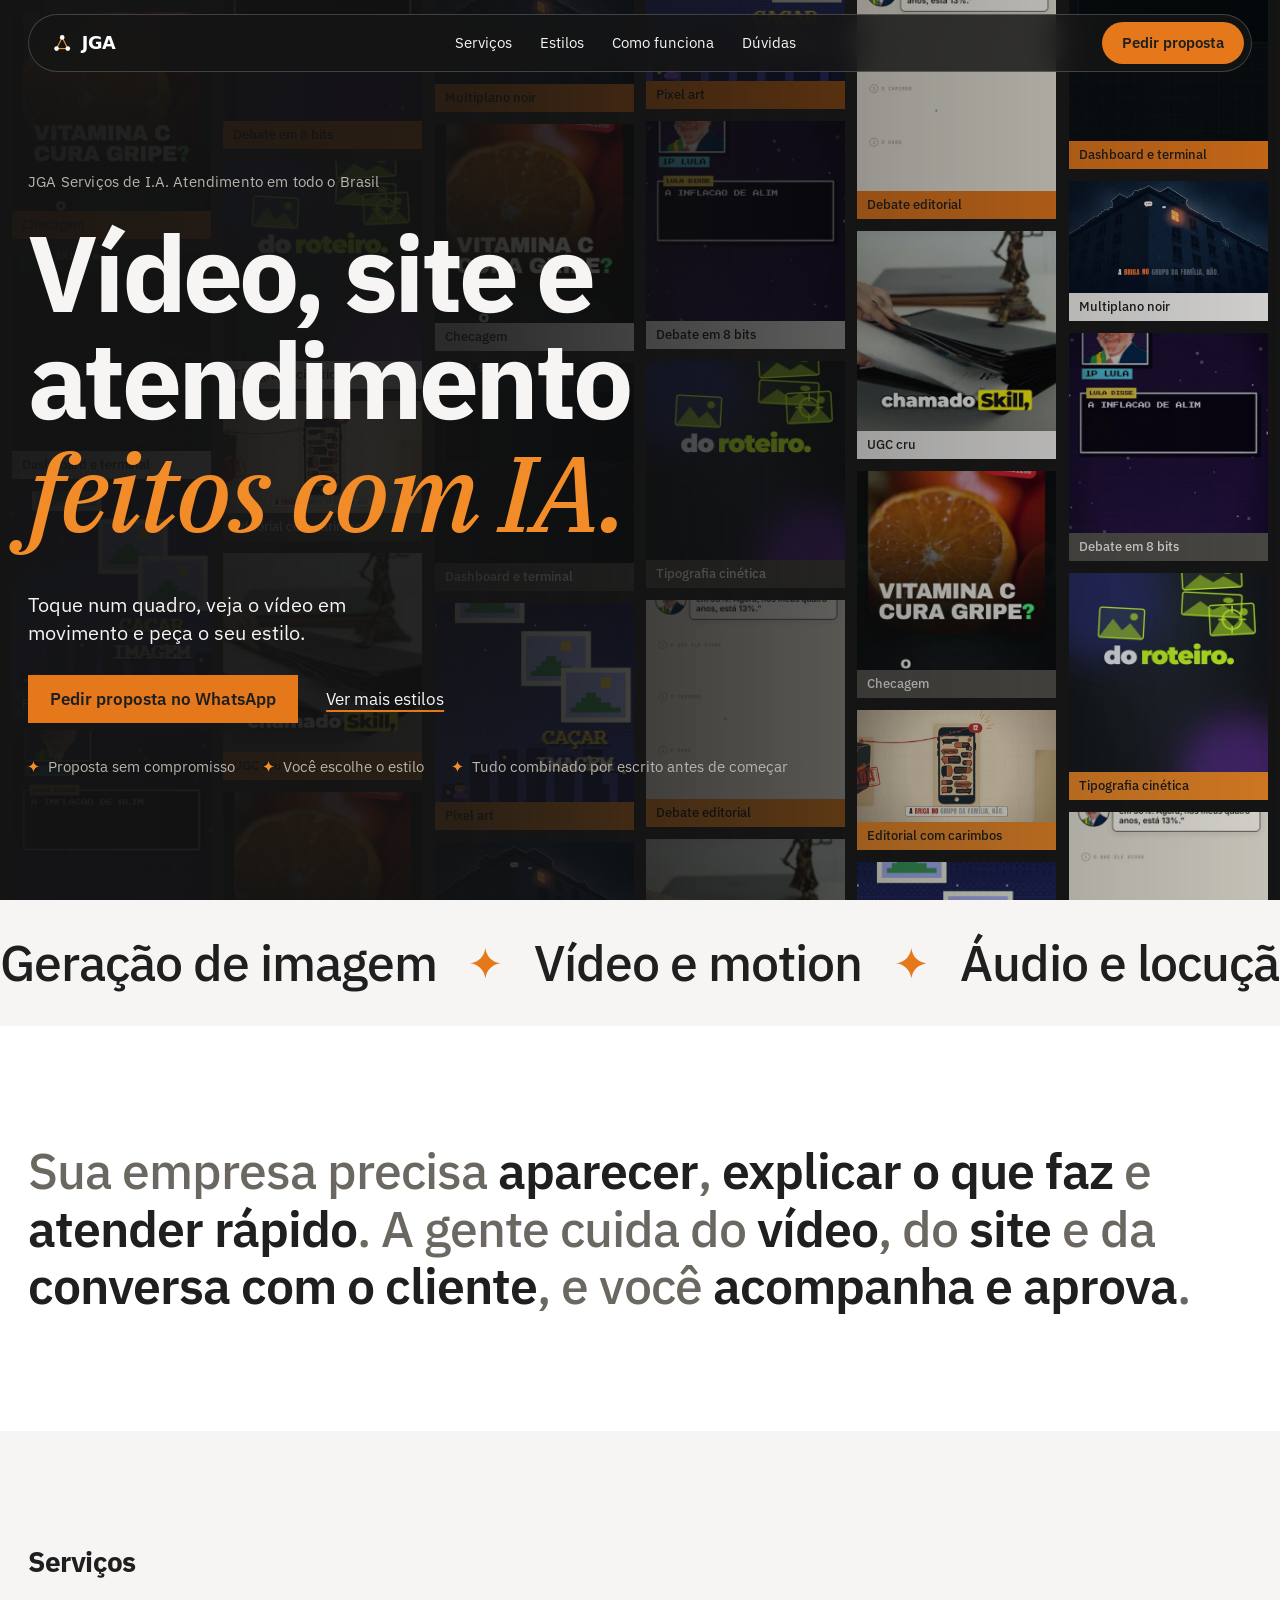
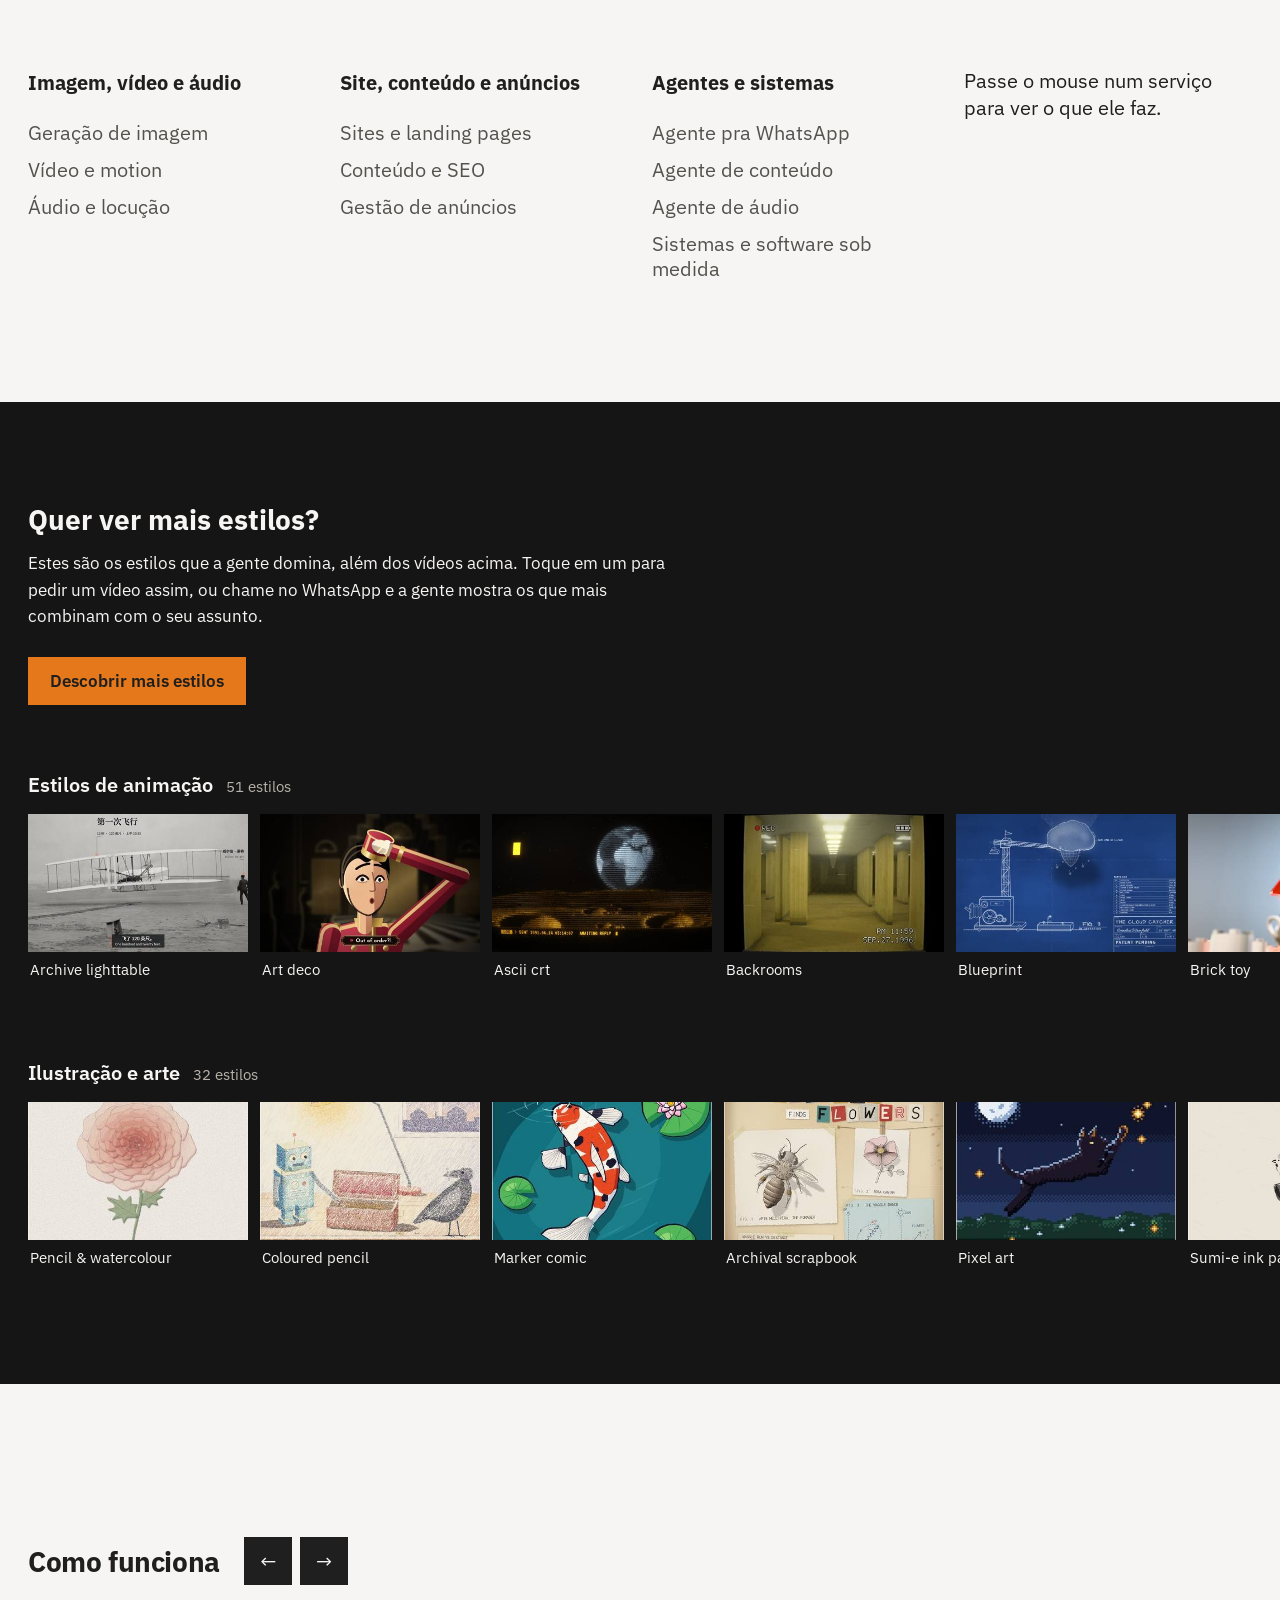
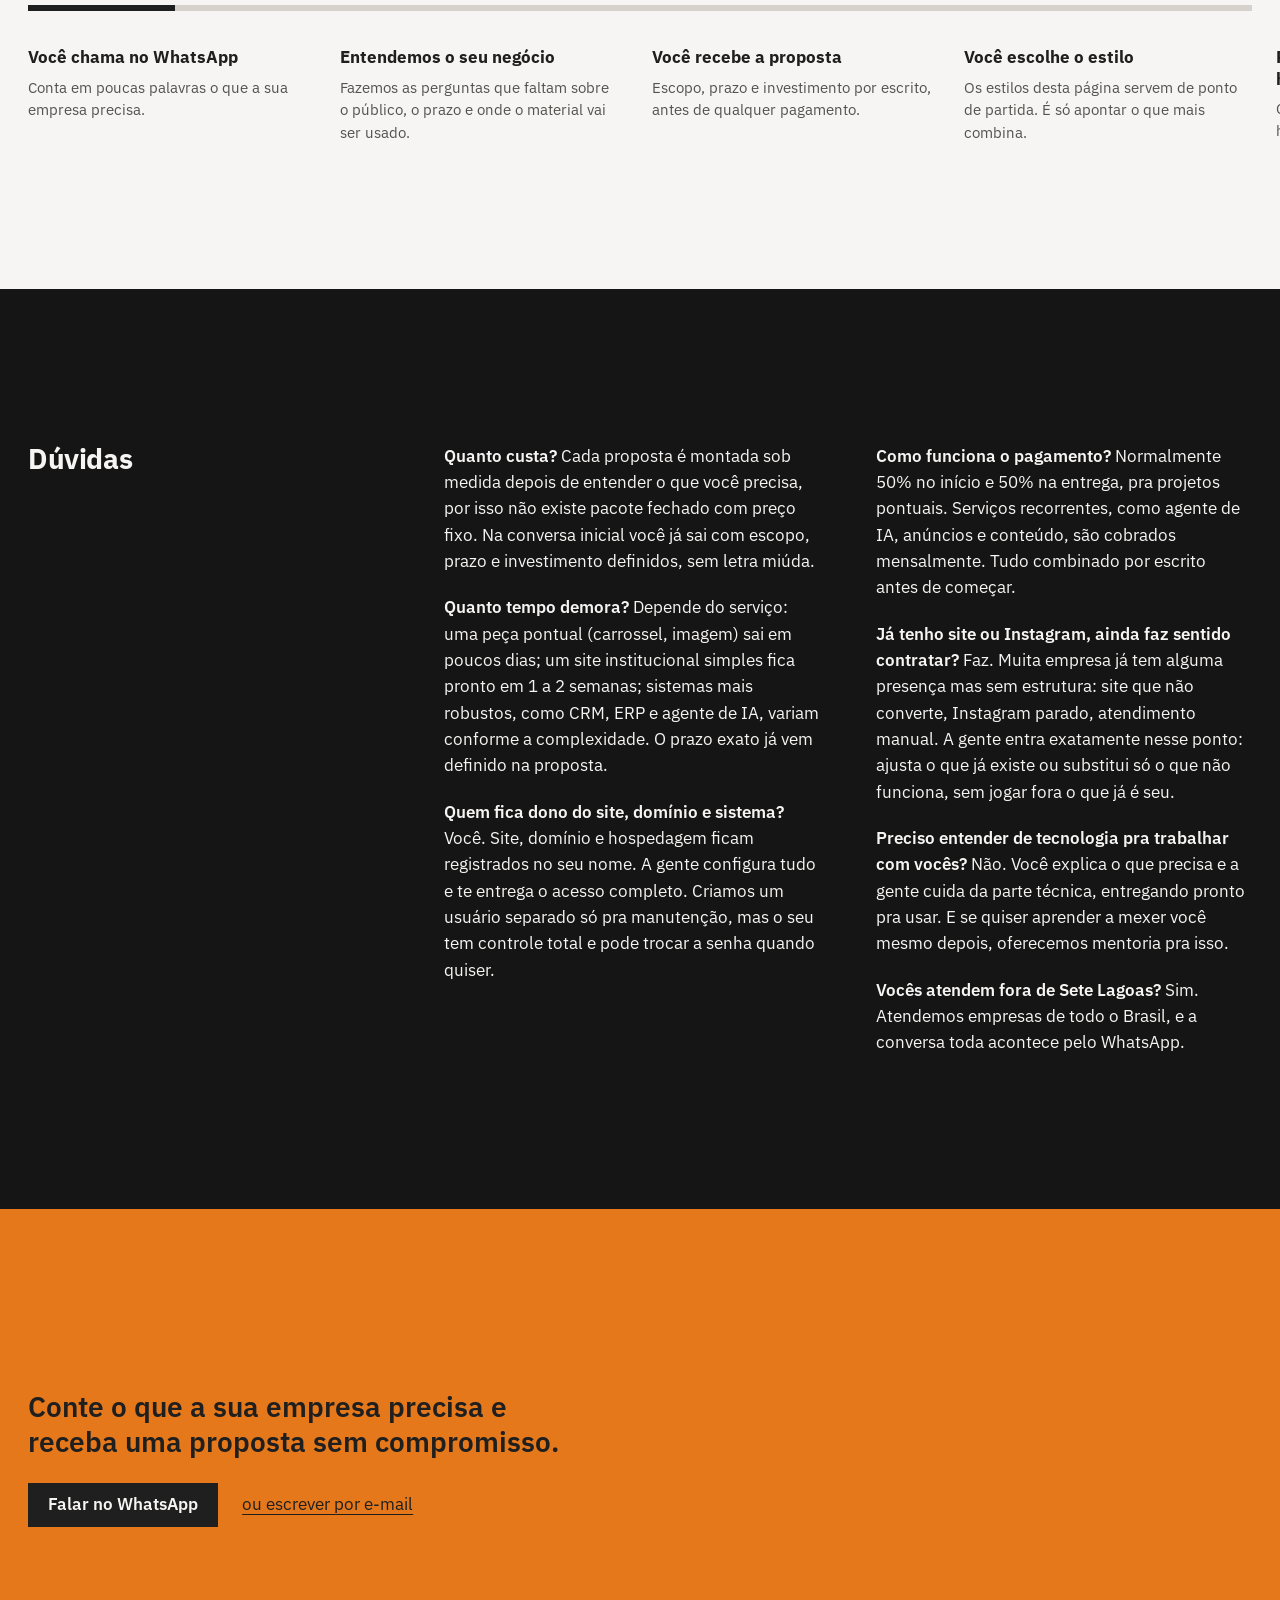
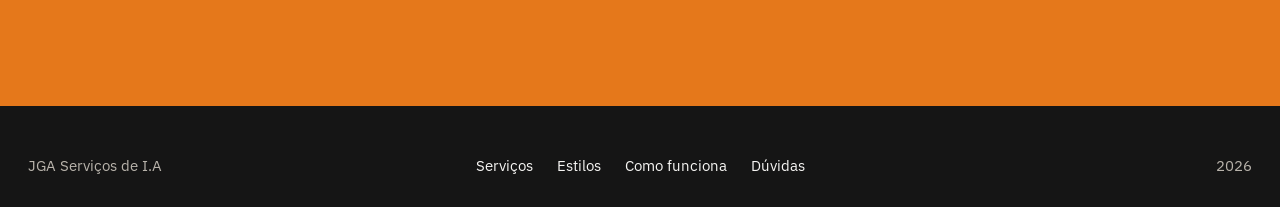
==== commit e8f01419: "Tira o video do rodape (chamada final) da home e das 10 paginas de servico Co-Authored-By: Claude So" ====
--- a/index.html
+++ b/index.html
@@ -9,7 +9,7 @@
 <link rel="preconnect" href="https://fonts.googleapis.com">
 <link rel="preconnect" href="https://fonts.gstatic.com" crossorigin>
 <link rel="stylesheet" href="https://fonts.googleapis.com/css2?family=IBM+Plex+Sans:wght@400;500;600;700&family=IBM+Plex+Serif:ital,wght@1,500&display=swap">
-<link rel="stylesheet" href="assets/css/home.css?v=1793928802">
+<link rel="stylesheet" href="assets/css/home.css?v=1793970008">
 <script>document.documentElement.classList.add("js")</script>
 <script type="application/ld+json">{"@context": "https://schema.org", "@type": "ProfessionalService", "name": "JGA Serviços de I.A", "description": "Vídeo, imagem, áudio, sites, conteúdo, anúncios e agentes de IA para empresas de todo o Brasil.", "url": "https://gojira1998.github.io/jga-site", "telephone": "+55 31 99072-7562", "email": "joaogabriel.alves.1@hotmail.com", "areaServed": "BR", "address": {"@type": "PostalAddress", "addressLocality": "Sete Lagoas", "addressRegion": "MG", "addressCountry": "BR"}, "image": "https://gojira1998.github.io/jga-site/assets/img/icon.svg"}</script>
 <script type="application/ld+json">{"@context": "https://schema.org", "@type": "FAQPage", "mainEntity": [{"@type": "Question", "name": "Quanto custa?", "acceptedAnswer": {"@type": "Answer", "text": "Cada proposta é montada sob medida depois de entender o que você precisa, por isso não existe pacote fechado com preço fixo. Na conversa inicial você já sai com escopo, prazo e investimento definidos, sem letra miúda."}}, {"@type": "Question", "name": "Quanto tempo demora?", "acceptedAnswer": {"@type": "Answer", "text": "Depende do serviço: uma peça pontual (carrossel, imagem) sai em poucos dias; um site institucional simples fica pronto em 1 a 2 semanas; sistemas mais robustos, como CRM, ERP e agente de IA, variam conforme a complexidade. O prazo exato já vem definido na proposta."}}, {"@type": "Question", "name": "Quem fica dono do site, domínio e sistema?", "acceptedAnswer": {"@type": "Answer", "text": "Você. Site, domínio e hospedagem ficam registrados no seu nome. A gente configura tudo e te entrega o acesso completo. Criamos um usuário separado só pra manutenção, mas o seu tem controle total e pode trocar a senha quando quiser."}}, {"@type": "Question", "name": "Como funciona o pagamento?", "acceptedAnswer": {"@type": "Answer", "text": "Normalmente 50% no início e 50% na entrega, pra projetos pontuais. Serviços recorrentes, como agente de IA, anúncios e conteúdo, são cobrados mensalmente. Tudo combinado por escrito antes de começar."}}, {"@type": "Question", "name": "Já tenho site ou Instagram, ainda faz sentido contratar?", "acceptedAnswer": {"@type": "Answer", "text": "Faz. Muita empresa já tem alguma presença mas sem estrutura: site que não converte, Instagram parado, atendimento manual. A gente entra exatamente nesse ponto: ajusta o que já existe ou substitui só o que não funciona, sem jogar fora o que já é seu."}}, {"@type": "Question", "name": "Preciso entender de tecnologia pra trabalhar com vocês?", "acceptedAnswer": {"@type": "Answer", "text": "Não. Você explica o que precisa e a gente cuida da parte técnica, entregando pronto pra usar. E se quiser aprender a mexer você mesmo depois, oferecemos mentoria pra isso."}}, {"@type": "Question", "name": "Vocês atendem fora de Sete Lagoas?", "acceptedAnswer": {"@type": "Answer", "text": "Sim. Atendemos empresas de todo o Brasil, e a conversa toda acontece pelo WhatsApp."}}]}</script>
@@ -128,7 +128,6 @@
     <p>Conte o que a sua empresa precisa e receba uma proposta sem compromisso.</p>
     <div class="cta-linha"><a class="botao botao-p" href="https://wa.me/5531990727562?text=Ol%C3%A1%21%20Vim%20pelo%20site%20da%20JGA%20e%20quero%20uma%20proposta." target="_blank" rel="noopener">Falar no WhatsApp</a><a class="cta-link" href="mailto:joaogabriel.alves.1@hotmail.com">ou escrever por e-mail</a></div>
   </div>
-  <button class="cta-video" type="button" data-estilo="reel-01-risograph" aria-label="Ver o vídeo no estilo Risograph"><video data-src="assets/portfolio/reel-01-risograph.mp4" poster="assets/frames/reel-01-risograph-2.jpg" width="420" height="746" muted loop playsinline preload="none" aria-hidden="true"></video></button>
 </section>
 
 </main>
@@ -148,6 +147,6 @@
 <script type="application/json" id="estilos-dados">{"explicativo-01-noir": {"nome": "Noir editorial", "desc": "Silhuetas e tipografia forte, ritmo de documentário curto.", "o": "h"}, "explicativo-02-gravura": {"nome": "Gravura", "desc": "Visual de livro antigo, para temas sérios ou históricos.", "o": "h"}, "explicativo-03-halftone": {"nome": "Halftone", "desc": "Textura de impressão e quadros de dossiê.", "o": "h"}, "explicativo-04-pictograma": {"nome": "Pictograma", "desc": "Figuras simples e formas geométricas, claro e direto.", "o": "h"}, "reel-01-risograph": {"nome": "Risograph", "desc": "Cores chapadas e textura de impressão.", "o": "v"}, "reel-02-colagem": {"nome": "Colagem de papel", "desc": "Recortes, fita e sobreposição.", "o": "v"}, "reel-03-lowpoly": {"nome": "Low poly", "desc": "Cenário em 3D simples e colorido.", "o": "v"}, "reel-04-tipografia": {"nome": "Tipografia cinética", "desc": "O texto é a animação.", "o": "v"}, "reel-05-checagem": {"nome": "Checagem", "desc": "Formato de \"é verdade ou mito?\" com selo e fonte.", "o": "v"}, "reel-06-camadas": {"nome": "Camadas", "desc": "Profundidade e movimento de câmera.", "o": "v"}, "destaque-multiplano-noir": {"nome": "Multiplano noir", "desc": "Arte em camadas com profundidade e som real, clima de documentário.", "o": "h", "poster": "assets/portfolio/destaque-multiplano-noir.jpg"}, "destaque-editorial-carimbo": {"nome": "Editorial com carimbos", "desc": "Visual de jornal com carimbos e recortes, bom para fatos e checagens.", "o": "h", "poster": "assets/portfolio/destaque-editorial-carimbo.jpg"}, "destaque-checagem-farmacia": {"nome": "Checagem", "desc": "Formato de \"é verdade ou mito?\" com selo e fonte.", "o": "v", "poster": "assets/portfolio/destaque-checagem-farmacia.jpg"}, "destaque-debate-editorial": {"nome": "Debate editorial", "desc": "Cobertura de debate em estilo de capa de jornal.", "o": "v", "poster": "assets/portfolio/destaque-debate-editorial.jpg"}, "destaque-debate-8bits": {"nome": "Debate em 8 bits", "desc": "A mesma cobertura, em videogame antigo.", "o": "v", "poster": "assets/portfolio/destaque-debate-8bits.jpg"}, "destaque-dashboard-terminal": {"nome": "Dashboard e terminal", "desc": "Números e telas de sistema para explicar dados e automações.", "o": "v", "poster": "assets/portfolio/destaque-dashboard-terminal.jpg"}, "destaque-ugc-cru": {"nome": "UGC cru", "desc": "Jeito de vídeo gravado no celular, natural e próximo.", "o": "v", "poster": "assets/portfolio/destaque-ugc-cru.jpg"}, "destaque-tipografia-cinetica": {"nome": "Tipografia cinética", "desc": "O texto é a animação.", "o": "v", "poster": "assets/portfolio/destaque-tipografia-cinetica.jpg"}, "destaque-pixel-art": {"nome": "Pixel art", "desc": "Cenas em pixel art, divertido e fácil de lembrar.", "o": "v", "poster": "assets/portfolio/destaque-pixel-art.jpg"}}</script>
 <script type="application/json" id="folha-dados">{"h": [{"id": "destaque-multiplano-noir", "nome": "Multiplano noir", "w": 640, "h": 360}, {"id": "destaque-editorial-carimbo", "nome": "Editorial com carimbos", "w": 640, "h": 360}], "v": [{"id": "destaque-checagem-farmacia", "nome": "Checagem", "w": 420, "h": 746}, {"id": "destaque-debate-editorial", "nome": "Debate editorial", "w": 420, "h": 746}, {"id": "destaque-debate-8bits", "nome": "Debate em 8 bits", "w": 420, "h": 746}, {"id": "destaque-dashboard-terminal", "nome": "Dashboard e terminal", "w": 420, "h": 746}, {"id": "destaque-ugc-cru", "nome": "UGC cru", "w": 420, "h": 746}, {"id": "destaque-tipografia-cinetica", "nome": "Tipografia cinética", "w": 420, "h": 746}, {"id": "destaque-pixel-art", "nome": "Pixel art", "w": 420, "h": 746}]}</script>
 <script>window.JGA_WA = "https://wa.me/5531990727562?text="; window.JGA_MSG = "Olá! Vi o estilo {nome} no site da JGA e quero um vídeo assim para a minha empresa.";</script>
-<script src="assets/js/home.js?v=1793928802" defer></script>
+<script src="assets/js/home.js?v=1793970008" defer></script>
 </body>
 </html>
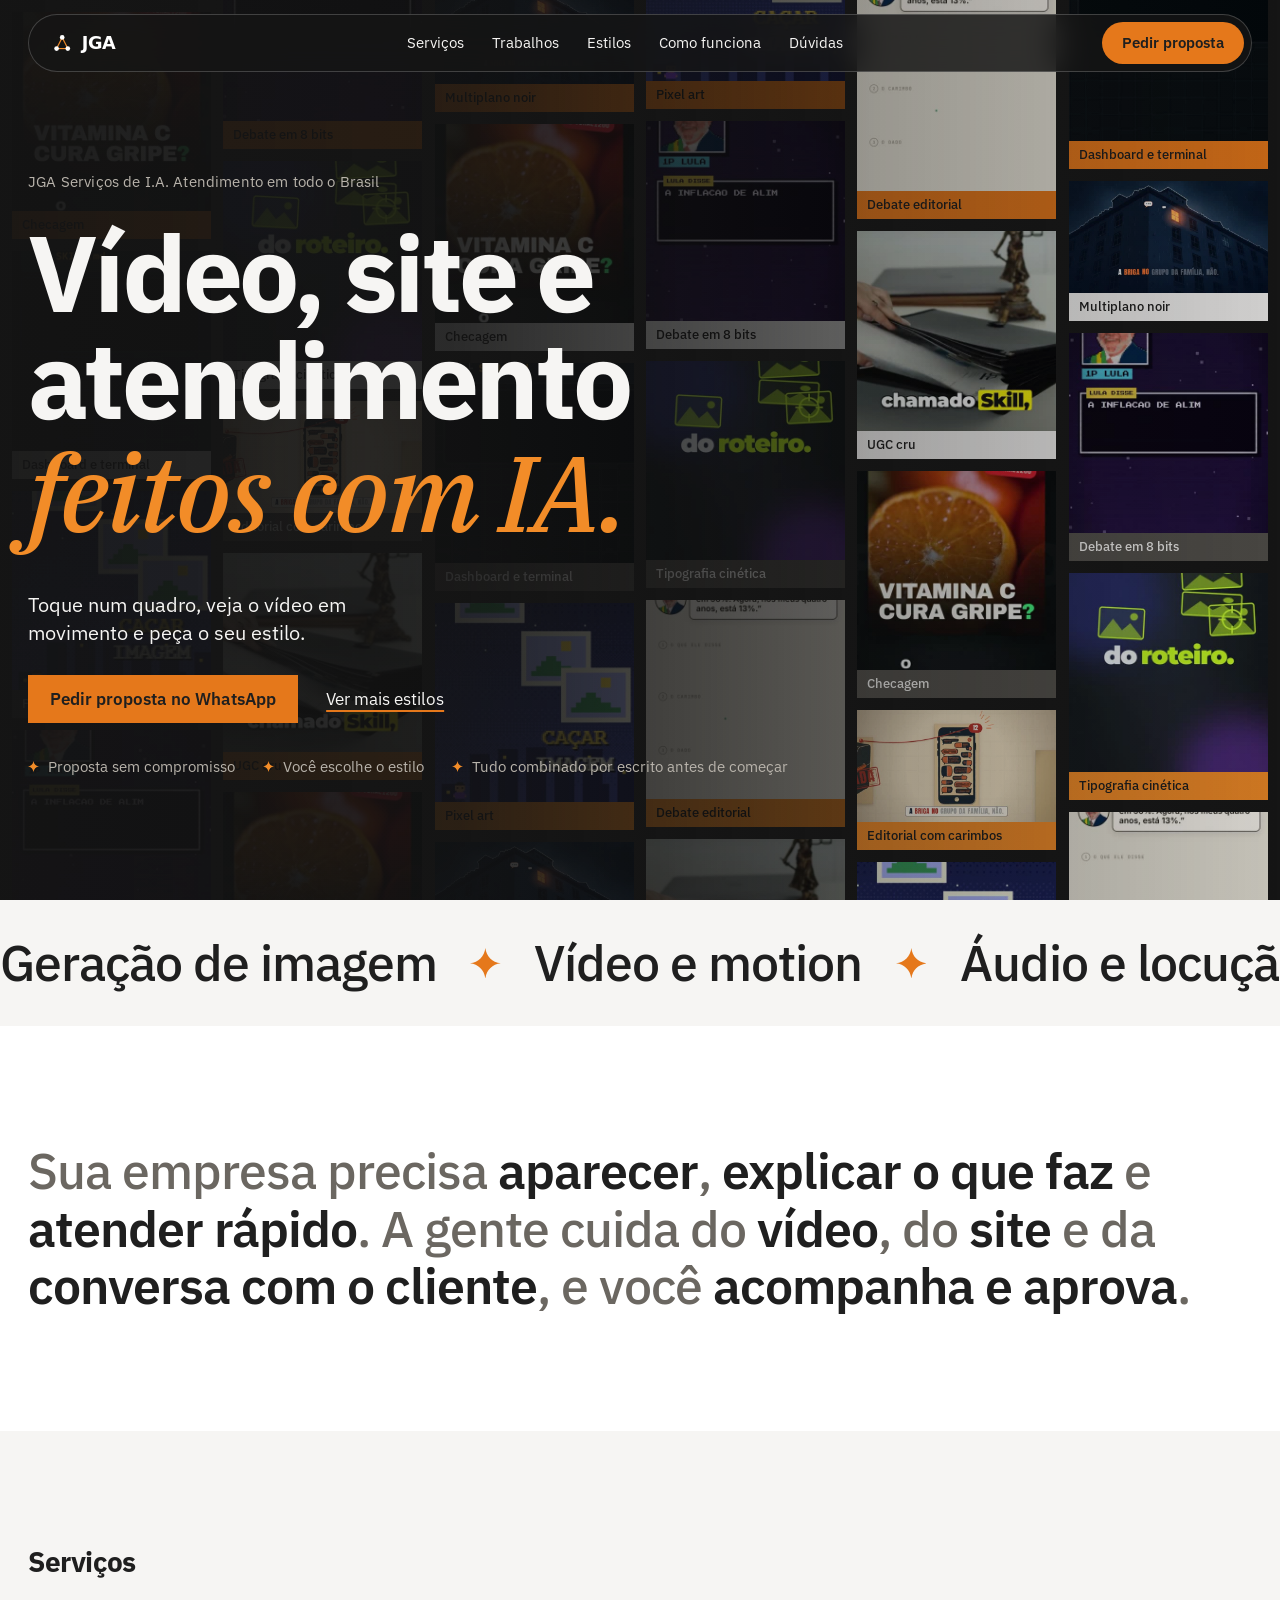
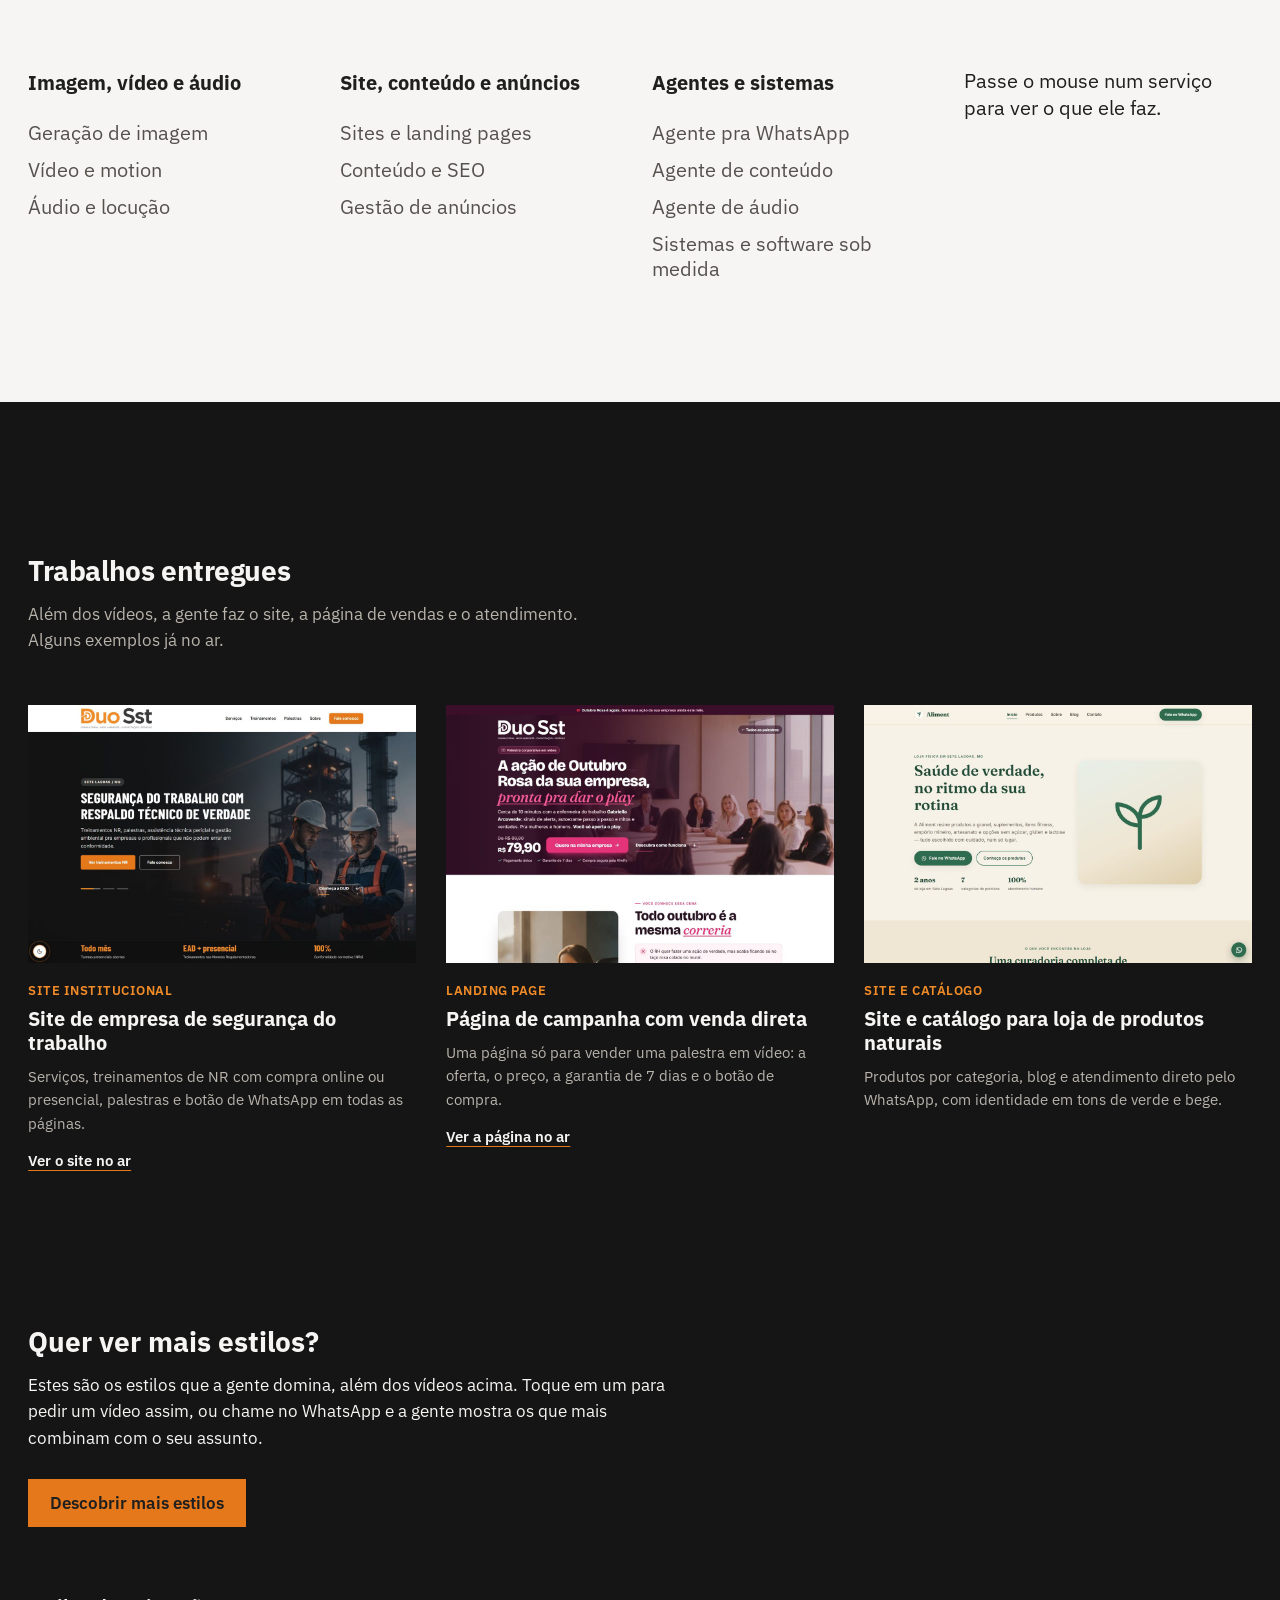
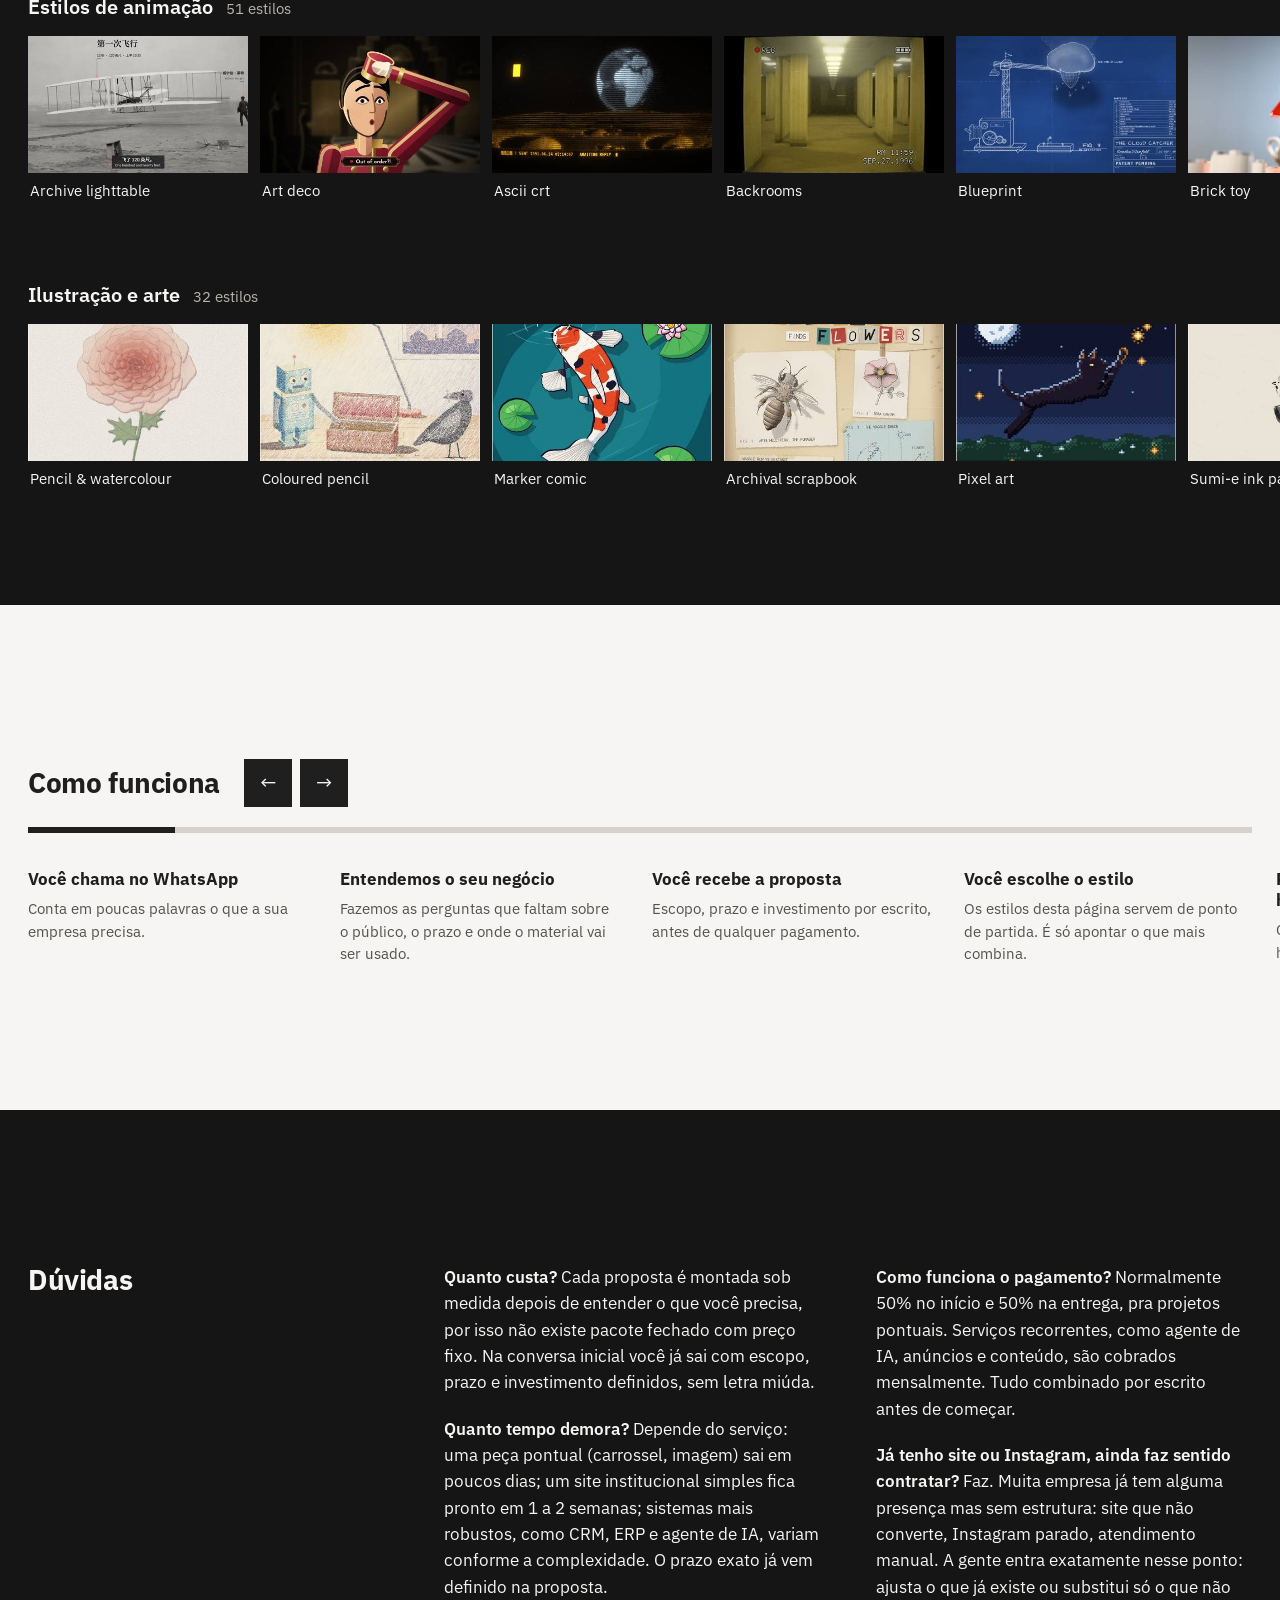
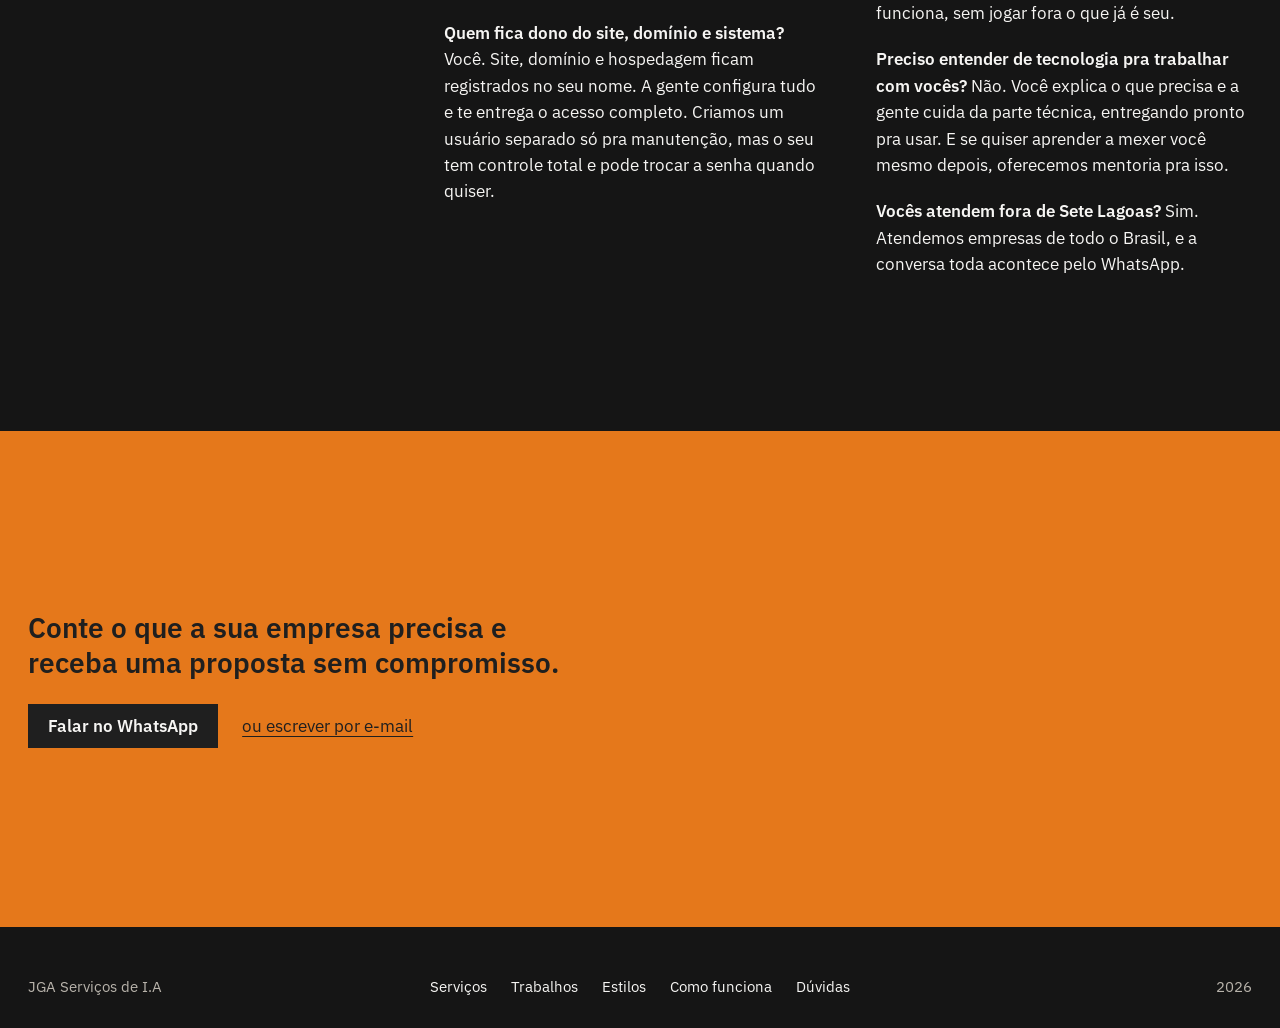
==== commit 91df3f34: "Home: nova secao Trabalhos entregues (site e pagina de campanha da DUO, site de loja de produtos nat" ====
--- a/index.html
+++ b/index.html
@@ -9,7 +9,7 @@
 <link rel="preconnect" href="https://fonts.googleapis.com">
 <link rel="preconnect" href="https://fonts.gstatic.com" crossorigin>
 <link rel="stylesheet" href="https://fonts.googleapis.com/css2?family=IBM+Plex+Sans:wght@400;500;600;700&family=IBM+Plex+Serif:ital,wght@1,500&display=swap">
-<link rel="stylesheet" href="assets/css/home.css?v=1793970008">
+<link rel="stylesheet" href="assets/css/home.css?v=1793970561">
 <script>document.documentElement.classList.add("js")</script>
 <script type="application/ld+json">{"@context": "https://schema.org", "@type": "ProfessionalService", "name": "JGA Serviços de I.A", "description": "Vídeo, imagem, áudio, sites, conteúdo, anúncios e agentes de IA para empresas de todo o Brasil.", "url": "https://gojira1998.github.io/jga-site", "telephone": "+55 31 99072-7562", "email": "joaogabriel.alves.1@hotmail.com", "areaServed": "BR", "address": {"@type": "PostalAddress", "addressLocality": "Sete Lagoas", "addressRegion": "MG", "addressCountry": "BR"}, "image": "https://gojira1998.github.io/jga-site/assets/img/icon.svg"}</script>
 <script type="application/ld+json">{"@context": "https://schema.org", "@type": "FAQPage", "mainEntity": [{"@type": "Question", "name": "Quanto custa?", "acceptedAnswer": {"@type": "Answer", "text": "Cada proposta é montada sob medida depois de entender o que você precisa, por isso não existe pacote fechado com preço fixo. Na conversa inicial você já sai com escopo, prazo e investimento definidos, sem letra miúda."}}, {"@type": "Question", "name": "Quanto tempo demora?", "acceptedAnswer": {"@type": "Answer", "text": "Depende do serviço: uma peça pontual (carrossel, imagem) sai em poucos dias; um site institucional simples fica pronto em 1 a 2 semanas; sistemas mais robustos, como CRM, ERP e agente de IA, variam conforme a complexidade. O prazo exato já vem definido na proposta."}}, {"@type": "Question", "name": "Quem fica dono do site, domínio e sistema?", "acceptedAnswer": {"@type": "Answer", "text": "Você. Site, domínio e hospedagem ficam registrados no seu nome. A gente configura tudo e te entrega o acesso completo. Criamos um usuário separado só pra manutenção, mas o seu tem controle total e pode trocar a senha quando quiser."}}, {"@type": "Question", "name": "Como funciona o pagamento?", "acceptedAnswer": {"@type": "Answer", "text": "Normalmente 50% no início e 50% na entrega, pra projetos pontuais. Serviços recorrentes, como agente de IA, anúncios e conteúdo, são cobrados mensalmente. Tudo combinado por escrito antes de começar."}}, {"@type": "Question", "name": "Já tenho site ou Instagram, ainda faz sentido contratar?", "acceptedAnswer": {"@type": "Answer", "text": "Faz. Muita empresa já tem alguma presença mas sem estrutura: site que não converte, Instagram parado, atendimento manual. A gente entra exatamente nesse ponto: ajusta o que já existe ou substitui só o que não funciona, sem jogar fora o que já é seu."}}, {"@type": "Question", "name": "Preciso entender de tecnologia pra trabalhar com vocês?", "acceptedAnswer": {"@type": "Answer", "text": "Não. Você explica o que precisa e a gente cuida da parte técnica, entregando pronto pra usar. E se quiser aprender a mexer você mesmo depois, oferecemos mentoria pra isso."}}, {"@type": "Question", "name": "Vocês atendem fora de Sete Lagoas?", "acceptedAnswer": {"@type": "Answer", "text": "Sim. Atendemos empresas de todo o Brasil, e a conversa toda acontece pelo WhatsApp."}}]}</script>
@@ -21,7 +21,7 @@
 <header class="nav-vidro">
   <div class="nav-in">
     <a class="nav-marca" href="#" aria-label="JGA Serviços de I.A, topo da página"><img src="assets/img/logo-lockup-dark.svg" alt="JGA Serviços de I.A" height="26"></a>
-    <nav aria-label="Principal"><a href="#servicos">Serviços</a><a href="#mais">Estilos</a><a href="#processo">Como funciona</a><a href="#faq">Dúvidas</a></nav>
+    <nav aria-label="Principal"><a href="#servicos">Serviços</a><a href="#trabalhos">Trabalhos</a><a href="#mais">Estilos</a><a href="#processo">Como funciona</a><a href="#faq">Dúvidas</a></nav>
     <a class="nav-botao" href="https://wa.me/5531990727562?text=Ol%C3%A1%21%20Vim%20pelo%20site%20da%20JGA%20e%20quero%20uma%20proposta." target="_blank" rel="noopener">Pedir proposta</a>
   </div>
 </header>
@@ -100,6 +100,12 @@
   </div>
 </section>
 
+<section id="trabalhos" class="sec sec-trabalhos">
+  <h2>Trabalhos entregues</h2>
+  <p class="trab-intro">Além dos vídeos, a gente faz o site, a página de vendas e o atendimento. Alguns exemplos já no ar.</p>
+  <div class="trab-grade"><article class="trab"><a class="trab-foto" href="https://duosst.com.br/" target="_blank" rel="noopener" aria-label="Ver o site no ar: Site de empresa de segurança do trabalho"><img src="assets/trabalhos/duo-site.jpg" width="1200" height="800" alt="Tela do trabalho: Site de empresa de segurança do trabalho" loading="lazy" decoding="async"></a><p class="trab-tag">Site institucional</p><h3>Site de empresa de segurança do trabalho</h3><p class="trab-desc">Serviços, treinamentos de NR com compra online ou presencial, palestras e botão de WhatsApp em todas as páginas.</p><a class="trab-link" href="https://duosst.com.br/" target="_blank" rel="noopener">Ver o site no ar</a></article><article class="trab"><a class="trab-foto" href="https://duosst.com.br/outubro-rosa/" target="_blank" rel="noopener" aria-label="Ver a página no ar: Página de campanha com venda direta"><img src="assets/trabalhos/duo-campanha.jpg" width="1200" height="800" alt="Tela do trabalho: Página de campanha com venda direta" loading="lazy" decoding="async"></a><p class="trab-tag">Landing page</p><h3>Página de campanha com venda direta</h3><p class="trab-desc">Uma página só para vender uma palestra em vídeo: a oferta, o preço, a garantia de 7 dias e o botão de compra.</p><a class="trab-link" href="https://duosst.com.br/outubro-rosa/" target="_blank" rel="noopener">Ver a página no ar</a></article><article class="trab"><div class="trab-foto"><img src="assets/trabalhos/aliment-loja.jpg" width="1200" height="800" alt="Tela do trabalho: Site e catálogo para loja de produtos naturais" loading="lazy" decoding="async"></div><p class="trab-tag">Site e catálogo</p><h3>Site e catálogo para loja de produtos naturais</h3><p class="trab-desc">Produtos por categoria, blog e atendimento direto pelo WhatsApp, com identidade em tons de verde e bege.</p></article></div>
+</section>
+
 <section id="mais" class="sec sec-mais">
   <div class="mais-caixa">
     <h3>Quer ver mais estilos?</h3>
@@ -134,7 +140,7 @@
 
 <footer class="rodape">
   <span>JGA Serviços de I.A</span>
-  <nav aria-label="Rodapé"><a href="#servicos">Serviços</a><a href="#mais">Estilos</a><a href="#processo">Como funciona</a><a href="#faq">Dúvidas</a></nav>
+  <nav aria-label="Rodapé"><a href="#servicos">Serviços</a><a href="#trabalhos">Trabalhos</a><a href="#mais">Estilos</a><a href="#processo">Como funciona</a><a href="#faq">Dúvidas</a></nav>
   <span class="rodape-dir">2026</span>
 </footer>
 
@@ -147,6 +153,6 @@
 <script type="application/json" id="estilos-dados">{"explicativo-01-noir": {"nome": "Noir editorial", "desc": "Silhuetas e tipografia forte, ritmo de documentário curto.", "o": "h"}, "explicativo-02-gravura": {"nome": "Gravura", "desc": "Visual de livro antigo, para temas sérios ou históricos.", "o": "h"}, "explicativo-03-halftone": {"nome": "Halftone", "desc": "Textura de impressão e quadros de dossiê.", "o": "h"}, "explicativo-04-pictograma": {"nome": "Pictograma", "desc": "Figuras simples e formas geométricas, claro e direto.", "o": "h"}, "reel-01-risograph": {"nome": "Risograph", "desc": "Cores chapadas e textura de impressão.", "o": "v"}, "reel-02-colagem": {"nome": "Colagem de papel", "desc": "Recortes, fita e sobreposição.", "o": "v"}, "reel-03-lowpoly": {"nome": "Low poly", "desc": "Cenário em 3D simples e colorido.", "o": "v"}, "reel-04-tipografia": {"nome": "Tipografia cinética", "desc": "O texto é a animação.", "o": "v"}, "reel-05-checagem": {"nome": "Checagem", "desc": "Formato de \"é verdade ou mito?\" com selo e fonte.", "o": "v"}, "reel-06-camadas": {"nome": "Camadas", "desc": "Profundidade e movimento de câmera.", "o": "v"}, "destaque-multiplano-noir": {"nome": "Multiplano noir", "desc": "Arte em camadas com profundidade e som real, clima de documentário.", "o": "h", "poster": "assets/portfolio/destaque-multiplano-noir.jpg"}, "destaque-editorial-carimbo": {"nome": "Editorial com carimbos", "desc": "Visual de jornal com carimbos e recortes, bom para fatos e checagens.", "o": "h", "poster": "assets/portfolio/destaque-editorial-carimbo.jpg"}, "destaque-checagem-farmacia": {"nome": "Checagem", "desc": "Formato de \"é verdade ou mito?\" com selo e fonte.", "o": "v", "poster": "assets/portfolio/destaque-checagem-farmacia.jpg"}, "destaque-debate-editorial": {"nome": "Debate editorial", "desc": "Cobertura de debate em estilo de capa de jornal.", "o": "v", "poster": "assets/portfolio/destaque-debate-editorial.jpg"}, "destaque-debate-8bits": {"nome": "Debate em 8 bits", "desc": "A mesma cobertura, em videogame antigo.", "o": "v", "poster": "assets/portfolio/destaque-debate-8bits.jpg"}, "destaque-dashboard-terminal": {"nome": "Dashboard e terminal", "desc": "Números e telas de sistema para explicar dados e automações.", "o": "v", "poster": "assets/portfolio/destaque-dashboard-terminal.jpg"}, "destaque-ugc-cru": {"nome": "UGC cru", "desc": "Jeito de vídeo gravado no celular, natural e próximo.", "o": "v", "poster": "assets/portfolio/destaque-ugc-cru.jpg"}, "destaque-tipografia-cinetica": {"nome": "Tipografia cinética", "desc": "O texto é a animação.", "o": "v", "poster": "assets/portfolio/destaque-tipografia-cinetica.jpg"}, "destaque-pixel-art": {"nome": "Pixel art", "desc": "Cenas em pixel art, divertido e fácil de lembrar.", "o": "v", "poster": "assets/portfolio/destaque-pixel-art.jpg"}}</script>
 <script type="application/json" id="folha-dados">{"h": [{"id": "destaque-multiplano-noir", "nome": "Multiplano noir", "w": 640, "h": 360}, {"id": "destaque-editorial-carimbo", "nome": "Editorial com carimbos", "w": 640, "h": 360}], "v": [{"id": "destaque-checagem-farmacia", "nome": "Checagem", "w": 420, "h": 746}, {"id": "destaque-debate-editorial", "nome": "Debate editorial", "w": 420, "h": 746}, {"id": "destaque-debate-8bits", "nome": "Debate em 8 bits", "w": 420, "h": 746}, {"id": "destaque-dashboard-terminal", "nome": "Dashboard e terminal", "w": 420, "h": 746}, {"id": "destaque-ugc-cru", "nome": "UGC cru", "w": 420, "h": 746}, {"id": "destaque-tipografia-cinetica", "nome": "Tipografia cinética", "w": 420, "h": 746}, {"id": "destaque-pixel-art", "nome": "Pixel art", "w": 420, "h": 746}]}</script>
 <script>window.JGA_WA = "https://wa.me/5531990727562?text="; window.JGA_MSG = "Olá! Vi o estilo {nome} no site da JGA e quero um vídeo assim para a minha empresa.";</script>
-<script src="assets/js/home.js?v=1793970008" defer></script>
+<script src="assets/js/home.js?v=1793970561" defer></script>
 </body>
 </html>
--- a/assets/css/home.css
+++ b/assets/css/home.css
@@ -286,3 +286,18 @@
 /* capa: quadros verticais em formato quadrado, pra caberem mais vídeos na primeira tela (o clique abre o vídeo inteiro) */
 .quadro[data-o="v"] img, .quadro[data-o="v"] video { aspect-ratio: 1 / 1; height: auto; object-fit: cover; }
 .quadro[data-o="h"] img, .quadro[data-o="h"] video { aspect-ratio: 16 / 9; height: auto; object-fit: cover; }
+
+/* ---------- trabalhos entregues ---------- */
+.sec-trabalhos { padding-bottom: clamp(24px, 4vw, 64px); }
+.trab-intro { margin: 14px 0 0; max-width: 56ch; color: var(--luz-suave); }
+.trab-grade { display: grid; grid-template-columns: repeat(3, minmax(0, 1fr)); gap: clamp(20px, 2.4vw, 40px); margin-top: clamp(32px, 4vw, 56px); }
+.trab { display: flex; flex-direction: column; min-width: 0; }
+.trab-foto { display: block; background: #000; line-height: 0; overflow: hidden; }
+.trab-foto img { width: 100%; height: auto; aspect-ratio: 3 / 2; object-fit: cover; transition: transform .4s var(--ease); }
+a.trab-foto:hover img, a.trab-foto:focus-visible img { transform: scale(1.03); }
+.trab-tag { margin: 18px 0 0; font-size: var(--t5); font-weight: 600; letter-spacing: .04em; text-transform: uppercase; color: var(--laranja-claro); }
+.trab h3 { margin: 6px 0 0; font-size: var(--t2); font-weight: 700; line-height: 1.2; }
+.trab-desc { margin: 10px 0 0; font-size: var(--t4); color: var(--luz-suave); }
+.trab-link { align-self: flex-start; margin-top: 14px; font-size: var(--t4); font-weight: 600; color: var(--luz); text-underline-offset: 4px; text-decoration-color: var(--laranja); }
+.trab-link:hover { color: var(--laranja-claro); }
+@media (max-width: 900px) { .trab-grade { grid-template-columns: 1fr; max-width: 560px; } }
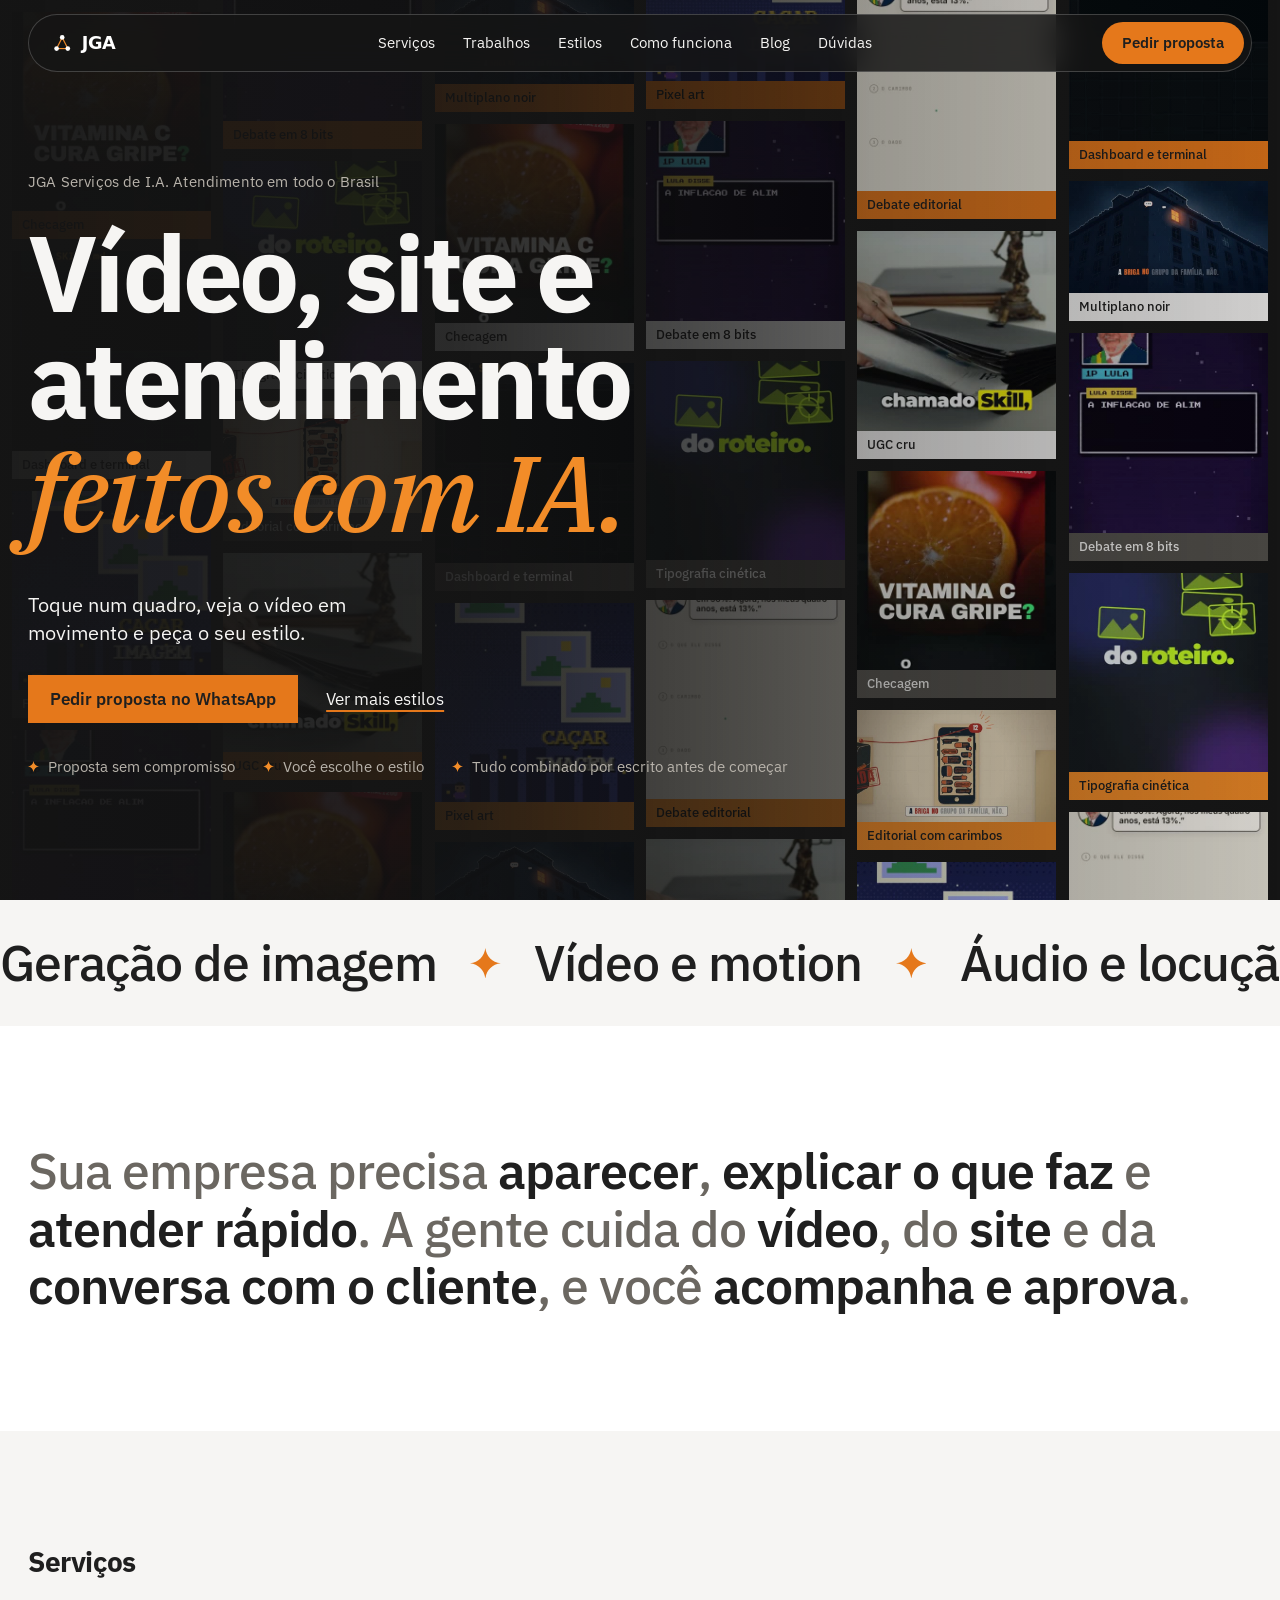
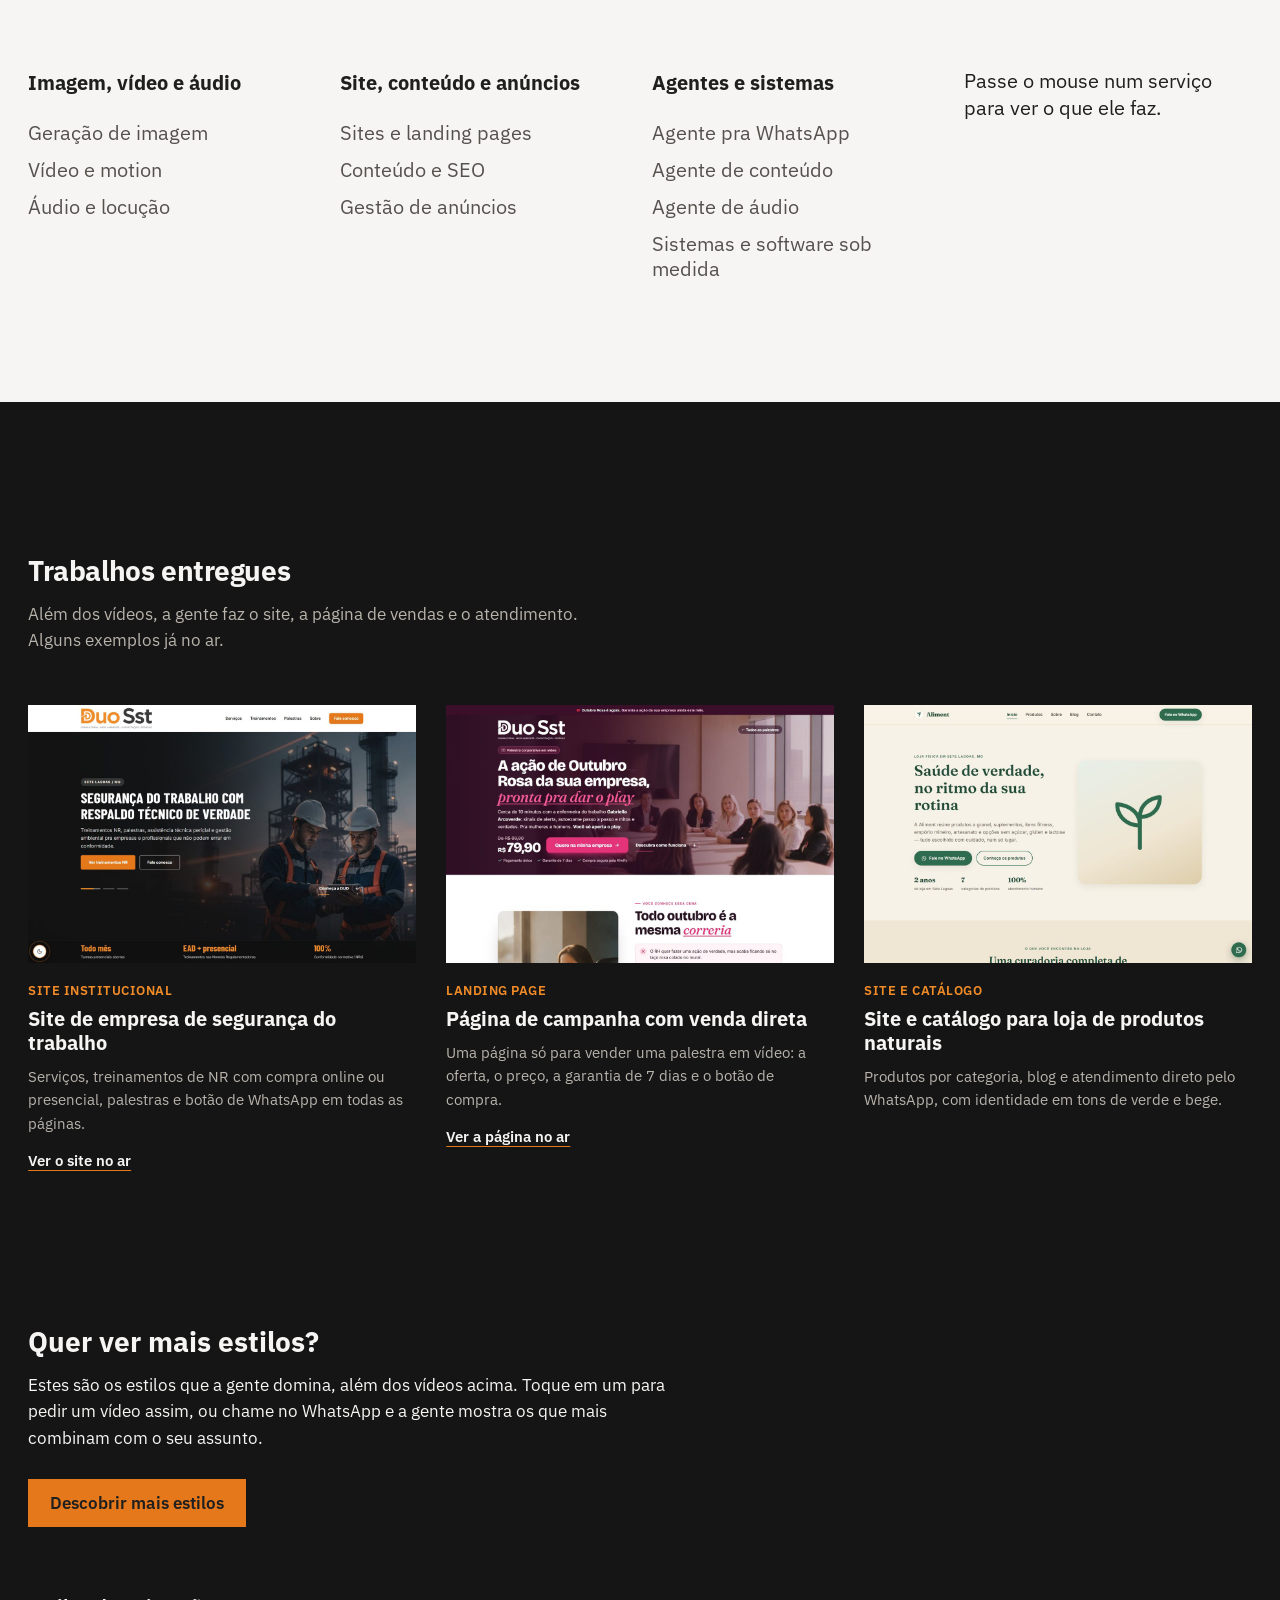
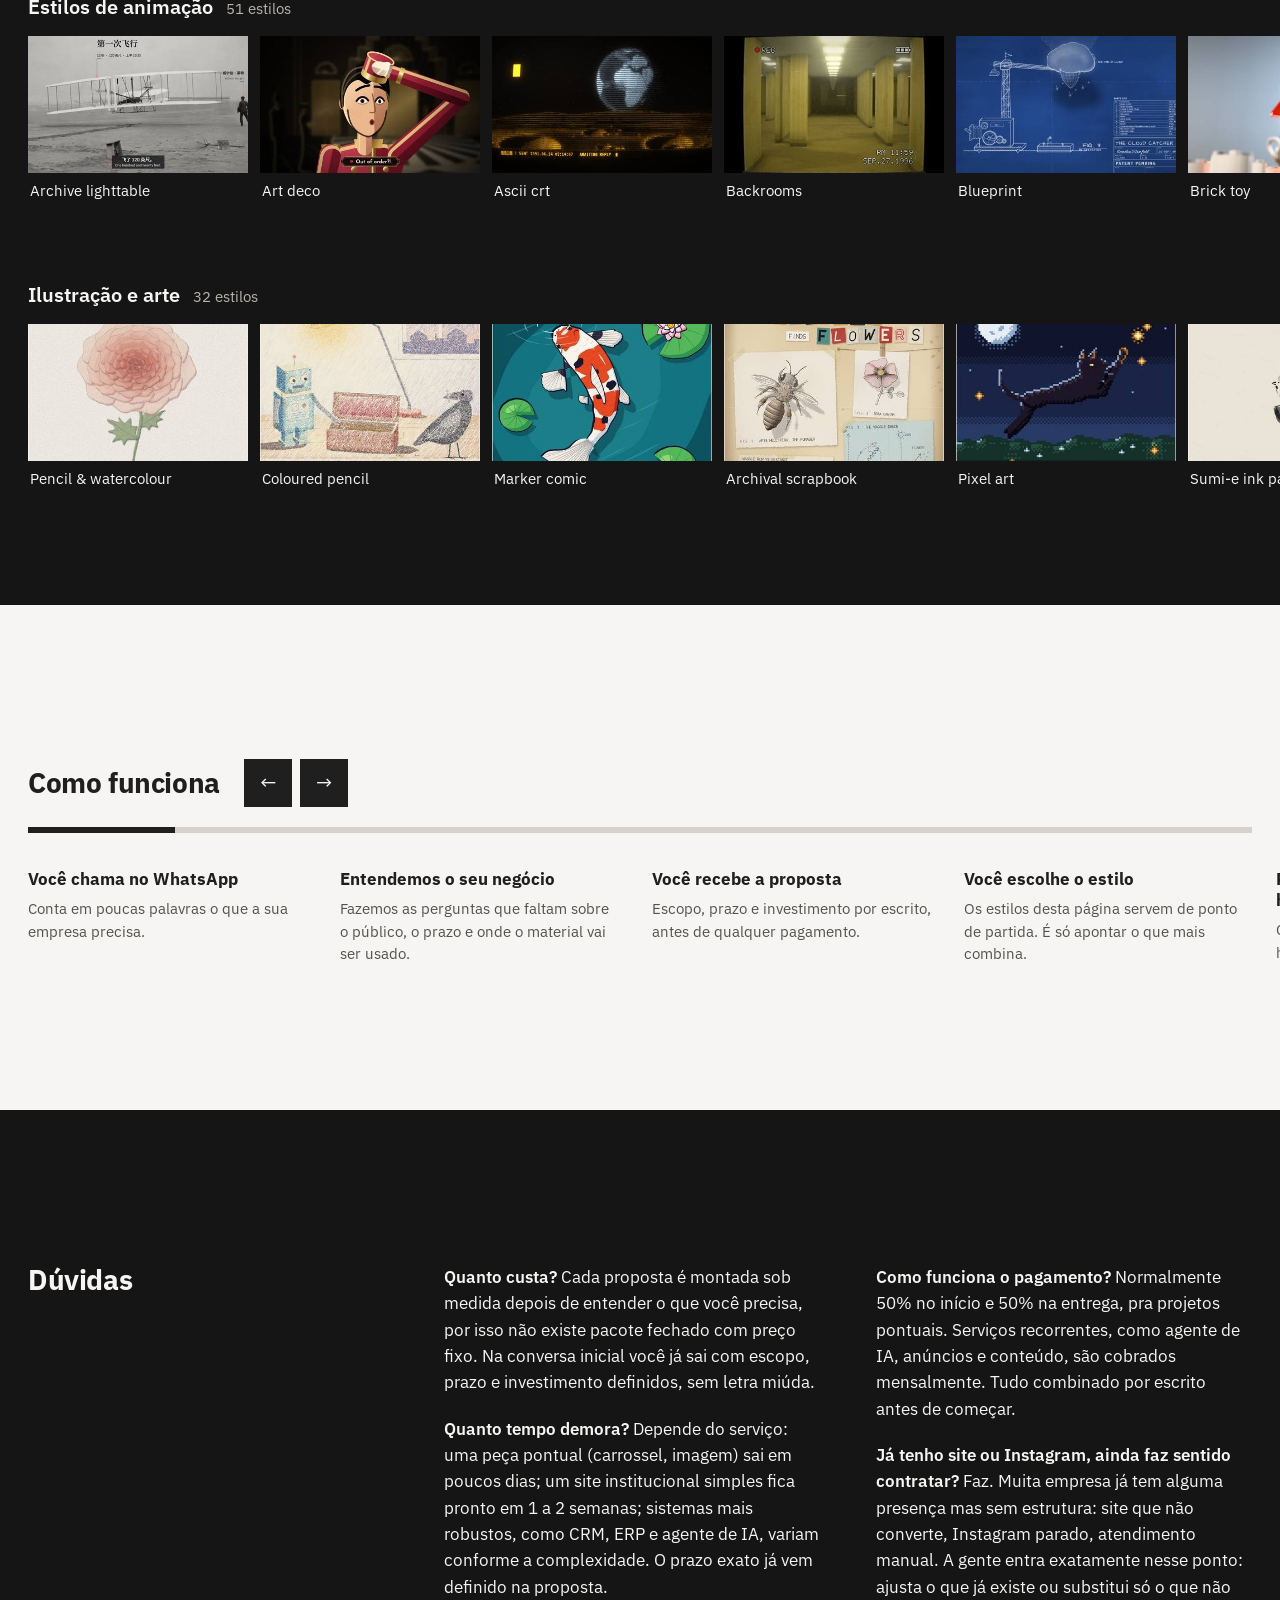
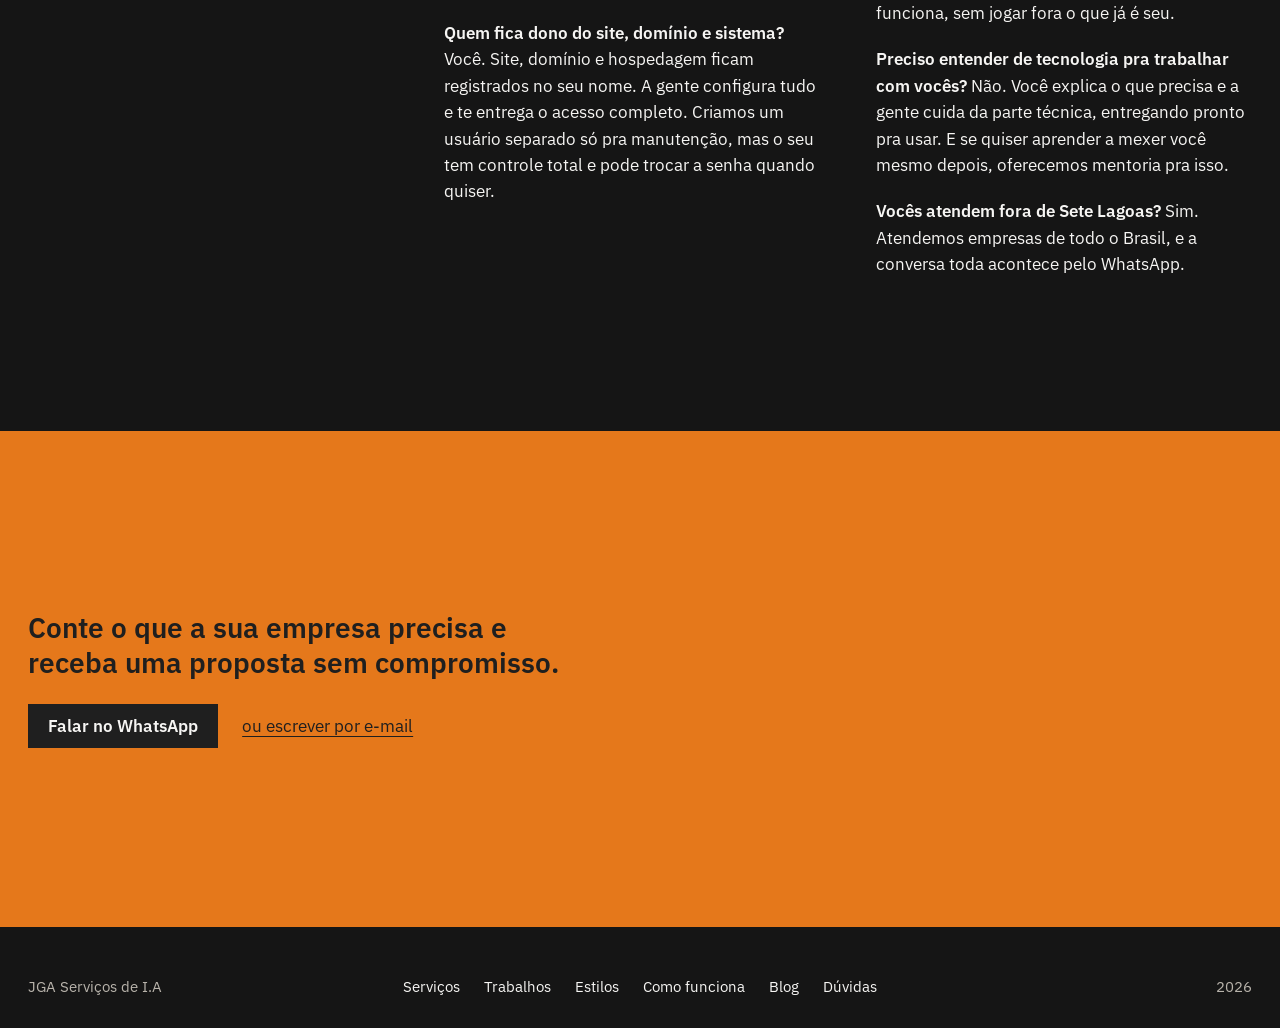
==== commit 6f201690: "Blog com brinde por cadastro (nome, WhatsApp, e-mail), post 4 ferramentas, politica de privacidade e" ====
--- a/index.html
+++ b/index.html
@@ -9,7 +9,7 @@
 <link rel="preconnect" href="https://fonts.googleapis.com">
 <link rel="preconnect" href="https://fonts.gstatic.com" crossorigin>
 <link rel="stylesheet" href="https://fonts.googleapis.com/css2?family=IBM+Plex+Sans:wght@400;500;600;700&family=IBM+Plex+Serif:ital,wght@1,500&display=swap">
-<link rel="stylesheet" href="assets/css/home.css?v=1793970561">
+<link rel="stylesheet" href="assets/css/home.css?v=1794098653">
 <script>document.documentElement.classList.add("js")</script>
 <script type="application/ld+json">{"@context": "https://schema.org", "@type": "ProfessionalService", "name": "JGA Serviços de I.A", "description": "Vídeo, imagem, áudio, sites, conteúdo, anúncios e agentes de IA para empresas de todo o Brasil.", "url": "https://gojira1998.github.io/jga-site", "telephone": "+55 31 99072-7562", "email": "joaogabriel.alves.1@hotmail.com", "areaServed": "BR", "address": {"@type": "PostalAddress", "addressLocality": "Sete Lagoas", "addressRegion": "MG", "addressCountry": "BR"}, "image": "https://gojira1998.github.io/jga-site/assets/img/icon.svg"}</script>
 <script type="application/ld+json">{"@context": "https://schema.org", "@type": "FAQPage", "mainEntity": [{"@type": "Question", "name": "Quanto custa?", "acceptedAnswer": {"@type": "Answer", "text": "Cada proposta é montada sob medida depois de entender o que você precisa, por isso não existe pacote fechado com preço fixo. Na conversa inicial você já sai com escopo, prazo e investimento definidos, sem letra miúda."}}, {"@type": "Question", "name": "Quanto tempo demora?", "acceptedAnswer": {"@type": "Answer", "text": "Depende do serviço: uma peça pontual (carrossel, imagem) sai em poucos dias; um site institucional simples fica pronto em 1 a 2 semanas; sistemas mais robustos, como CRM, ERP e agente de IA, variam conforme a complexidade. O prazo exato já vem definido na proposta."}}, {"@type": "Question", "name": "Quem fica dono do site, domínio e sistema?", "acceptedAnswer": {"@type": "Answer", "text": "Você. Site, domínio e hospedagem ficam registrados no seu nome. A gente configura tudo e te entrega o acesso completo. Criamos um usuário separado só pra manutenção, mas o seu tem controle total e pode trocar a senha quando quiser."}}, {"@type": "Question", "name": "Como funciona o pagamento?", "acceptedAnswer": {"@type": "Answer", "text": "Normalmente 50% no início e 50% na entrega, pra projetos pontuais. Serviços recorrentes, como agente de IA, anúncios e conteúdo, são cobrados mensalmente. Tudo combinado por escrito antes de começar."}}, {"@type": "Question", "name": "Já tenho site ou Instagram, ainda faz sentido contratar?", "acceptedAnswer": {"@type": "Answer", "text": "Faz. Muita empresa já tem alguma presença mas sem estrutura: site que não converte, Instagram parado, atendimento manual. A gente entra exatamente nesse ponto: ajusta o que já existe ou substitui só o que não funciona, sem jogar fora o que já é seu."}}, {"@type": "Question", "name": "Preciso entender de tecnologia pra trabalhar com vocês?", "acceptedAnswer": {"@type": "Answer", "text": "Não. Você explica o que precisa e a gente cuida da parte técnica, entregando pronto pra usar. E se quiser aprender a mexer você mesmo depois, oferecemos mentoria pra isso."}}, {"@type": "Question", "name": "Vocês atendem fora de Sete Lagoas?", "acceptedAnswer": {"@type": "Answer", "text": "Sim. Atendemos empresas de todo o Brasil, e a conversa toda acontece pelo WhatsApp."}}]}</script>
@@ -21,7 +21,7 @@
 <header class="nav-vidro">
   <div class="nav-in">
     <a class="nav-marca" href="#" aria-label="JGA Serviços de I.A, topo da página"><img src="assets/img/logo-lockup-dark.svg" alt="JGA Serviços de I.A" height="26"></a>
-    <nav aria-label="Principal"><a href="#servicos">Serviços</a><a href="#trabalhos">Trabalhos</a><a href="#mais">Estilos</a><a href="#processo">Como funciona</a><a href="#faq">Dúvidas</a></nav>
+    <nav aria-label="Principal"><a href="#servicos">Serviços</a><a href="#trabalhos">Trabalhos</a><a href="#mais">Estilos</a><a href="#processo">Como funciona</a><a href="blog/index.html">Blog</a><a href="#faq">Dúvidas</a></nav>
     <a class="nav-botao" href="https://wa.me/5531990727562?text=Ol%C3%A1%21%20Vim%20pelo%20site%20da%20JGA%20e%20quero%20uma%20proposta." target="_blank" rel="noopener">Pedir proposta</a>
   </div>
 </header>
@@ -140,7 +140,7 @@
 
 <footer class="rodape">
   <span>JGA Serviços de I.A</span>
-  <nav aria-label="Rodapé"><a href="#servicos">Serviços</a><a href="#trabalhos">Trabalhos</a><a href="#mais">Estilos</a><a href="#processo">Como funciona</a><a href="#faq">Dúvidas</a></nav>
+  <nav aria-label="Rodapé"><a href="#servicos">Serviços</a><a href="#trabalhos">Trabalhos</a><a href="#mais">Estilos</a><a href="#processo">Como funciona</a><a href="blog/index.html">Blog</a><a href="#faq">Dúvidas</a></nav>
   <span class="rodape-dir">2026</span>
 </footer>
 
@@ -153,6 +153,6 @@
 <script type="application/json" id="estilos-dados">{"explicativo-01-noir": {"nome": "Noir editorial", "desc": "Silhuetas e tipografia forte, ritmo de documentário curto.", "o": "h"}, "explicativo-02-gravura": {"nome": "Gravura", "desc": "Visual de livro antigo, para temas sérios ou históricos.", "o": "h"}, "explicativo-03-halftone": {"nome": "Halftone", "desc": "Textura de impressão e quadros de dossiê.", "o": "h"}, "explicativo-04-pictograma": {"nome": "Pictograma", "desc": "Figuras simples e formas geométricas, claro e direto.", "o": "h"}, "reel-01-risograph": {"nome": "Risograph", "desc": "Cores chapadas e textura de impressão.", "o": "v"}, "reel-02-colagem": {"nome": "Colagem de papel", "desc": "Recortes, fita e sobreposição.", "o": "v"}, "reel-03-lowpoly": {"nome": "Low poly", "desc": "Cenário em 3D simples e colorido.", "o": "v"}, "reel-04-tipografia": {"nome": "Tipografia cinética", "desc": "O texto é a animação.", "o": "v"}, "reel-05-checagem": {"nome": "Checagem", "desc": "Formato de \"é verdade ou mito?\" com selo e fonte.", "o": "v"}, "reel-06-camadas": {"nome": "Camadas", "desc": "Profundidade e movimento de câmera.", "o": "v"}, "destaque-multiplano-noir": {"nome": "Multiplano noir", "desc": "Arte em camadas com profundidade e som real, clima de documentário.", "o": "h", "poster": "assets/portfolio/destaque-multiplano-noir.jpg"}, "destaque-editorial-carimbo": {"nome": "Editorial com carimbos", "desc": "Visual de jornal com carimbos e recortes, bom para fatos e checagens.", "o": "h", "poster": "assets/portfolio/destaque-editorial-carimbo.jpg"}, "destaque-checagem-farmacia": {"nome": "Checagem", "desc": "Formato de \"é verdade ou mito?\" com selo e fonte.", "o": "v", "poster": "assets/portfolio/destaque-checagem-farmacia.jpg"}, "destaque-debate-editorial": {"nome": "Debate editorial", "desc": "Cobertura de debate em estilo de capa de jornal.", "o": "v", "poster": "assets/portfolio/destaque-debate-editorial.jpg"}, "destaque-debate-8bits": {"nome": "Debate em 8 bits", "desc": "A mesma cobertura, em videogame antigo.", "o": "v", "poster": "assets/portfolio/destaque-debate-8bits.jpg"}, "destaque-dashboard-terminal": {"nome": "Dashboard e terminal", "desc": "Números e telas de sistema para explicar dados e automações.", "o": "v", "poster": "assets/portfolio/destaque-dashboard-terminal.jpg"}, "destaque-ugc-cru": {"nome": "UGC cru", "desc": "Jeito de vídeo gravado no celular, natural e próximo.", "o": "v", "poster": "assets/portfolio/destaque-ugc-cru.jpg"}, "destaque-tipografia-cinetica": {"nome": "Tipografia cinética", "desc": "O texto é a animação.", "o": "v", "poster": "assets/portfolio/destaque-tipografia-cinetica.jpg"}, "destaque-pixel-art": {"nome": "Pixel art", "desc": "Cenas em pixel art, divertido e fácil de lembrar.", "o": "v", "poster": "assets/portfolio/destaque-pixel-art.jpg"}}</script>
 <script type="application/json" id="folha-dados">{"h": [{"id": "destaque-multiplano-noir", "nome": "Multiplano noir", "w": 640, "h": 360}, {"id": "destaque-editorial-carimbo", "nome": "Editorial com carimbos", "w": 640, "h": 360}], "v": [{"id": "destaque-checagem-farmacia", "nome": "Checagem", "w": 420, "h": 746}, {"id": "destaque-debate-editorial", "nome": "Debate editorial", "w": 420, "h": 746}, {"id": "destaque-debate-8bits", "nome": "Debate em 8 bits", "w": 420, "h": 746}, {"id": "destaque-dashboard-terminal", "nome": "Dashboard e terminal", "w": 420, "h": 746}, {"id": "destaque-ugc-cru", "nome": "UGC cru", "w": 420, "h": 746}, {"id": "destaque-tipografia-cinetica", "nome": "Tipografia cinética", "w": 420, "h": 746}, {"id": "destaque-pixel-art", "nome": "Pixel art", "w": 420, "h": 746}]}</script>
 <script>window.JGA_WA = "https://wa.me/5531990727562?text="; window.JGA_MSG = "Olá! Vi o estilo {nome} no site da JGA e quero um vídeo assim para a minha empresa.";</script>
-<script src="assets/js/home.js?v=1793970561" defer></script>
+<script src="assets/js/home.js?v=1794098653" defer></script>
 </body>
 </html>
